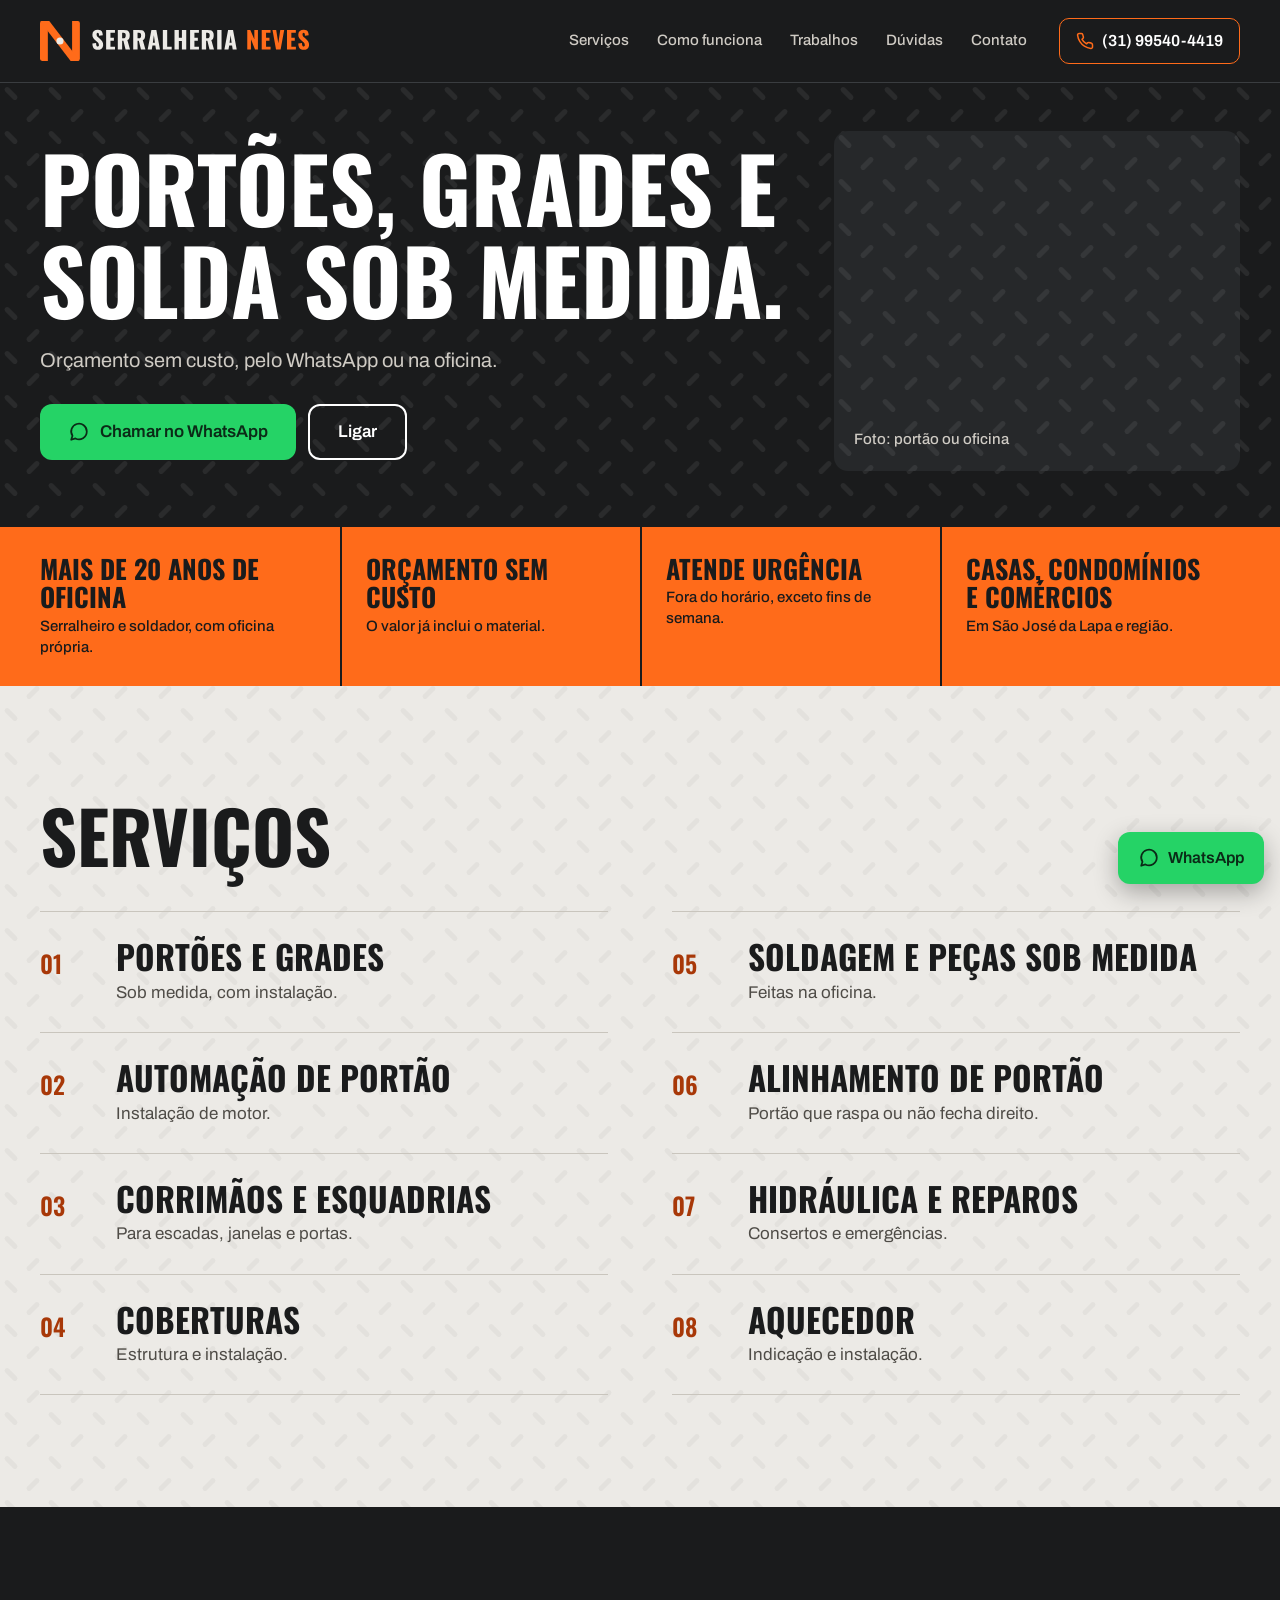
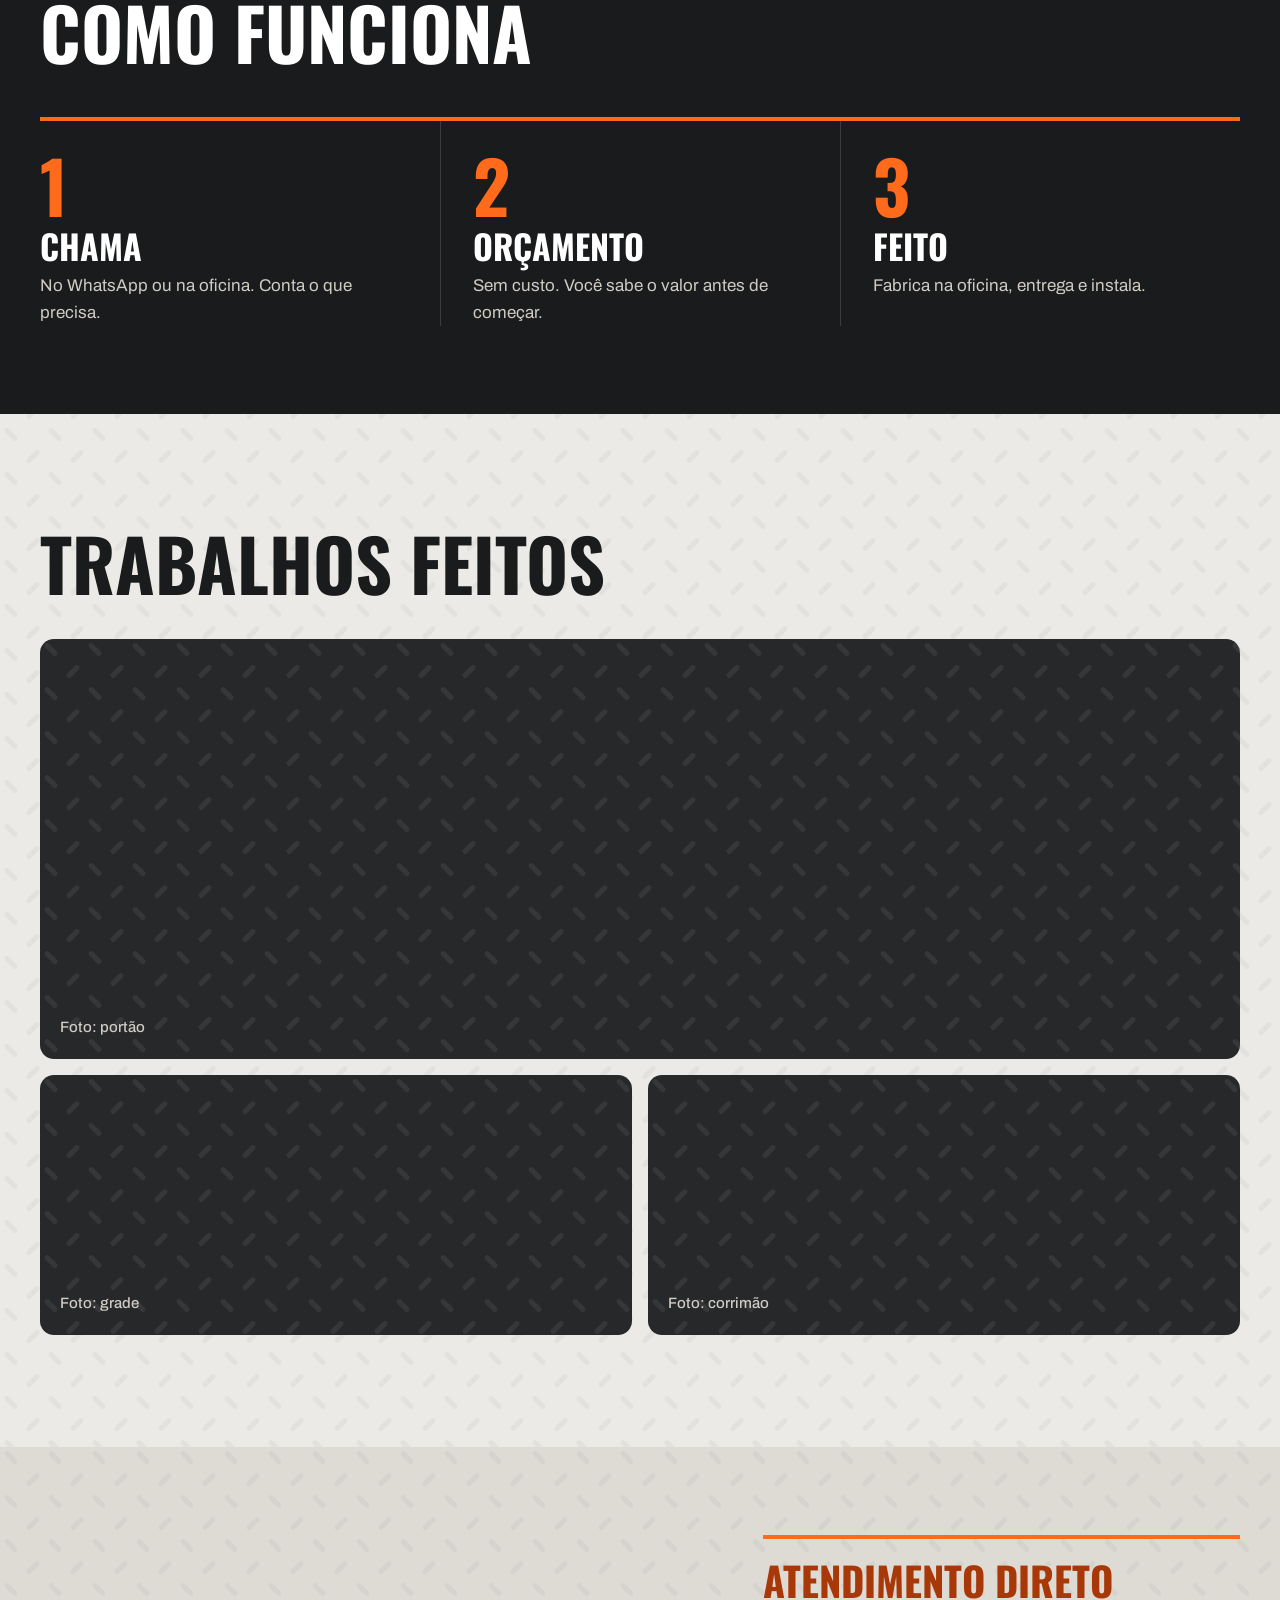
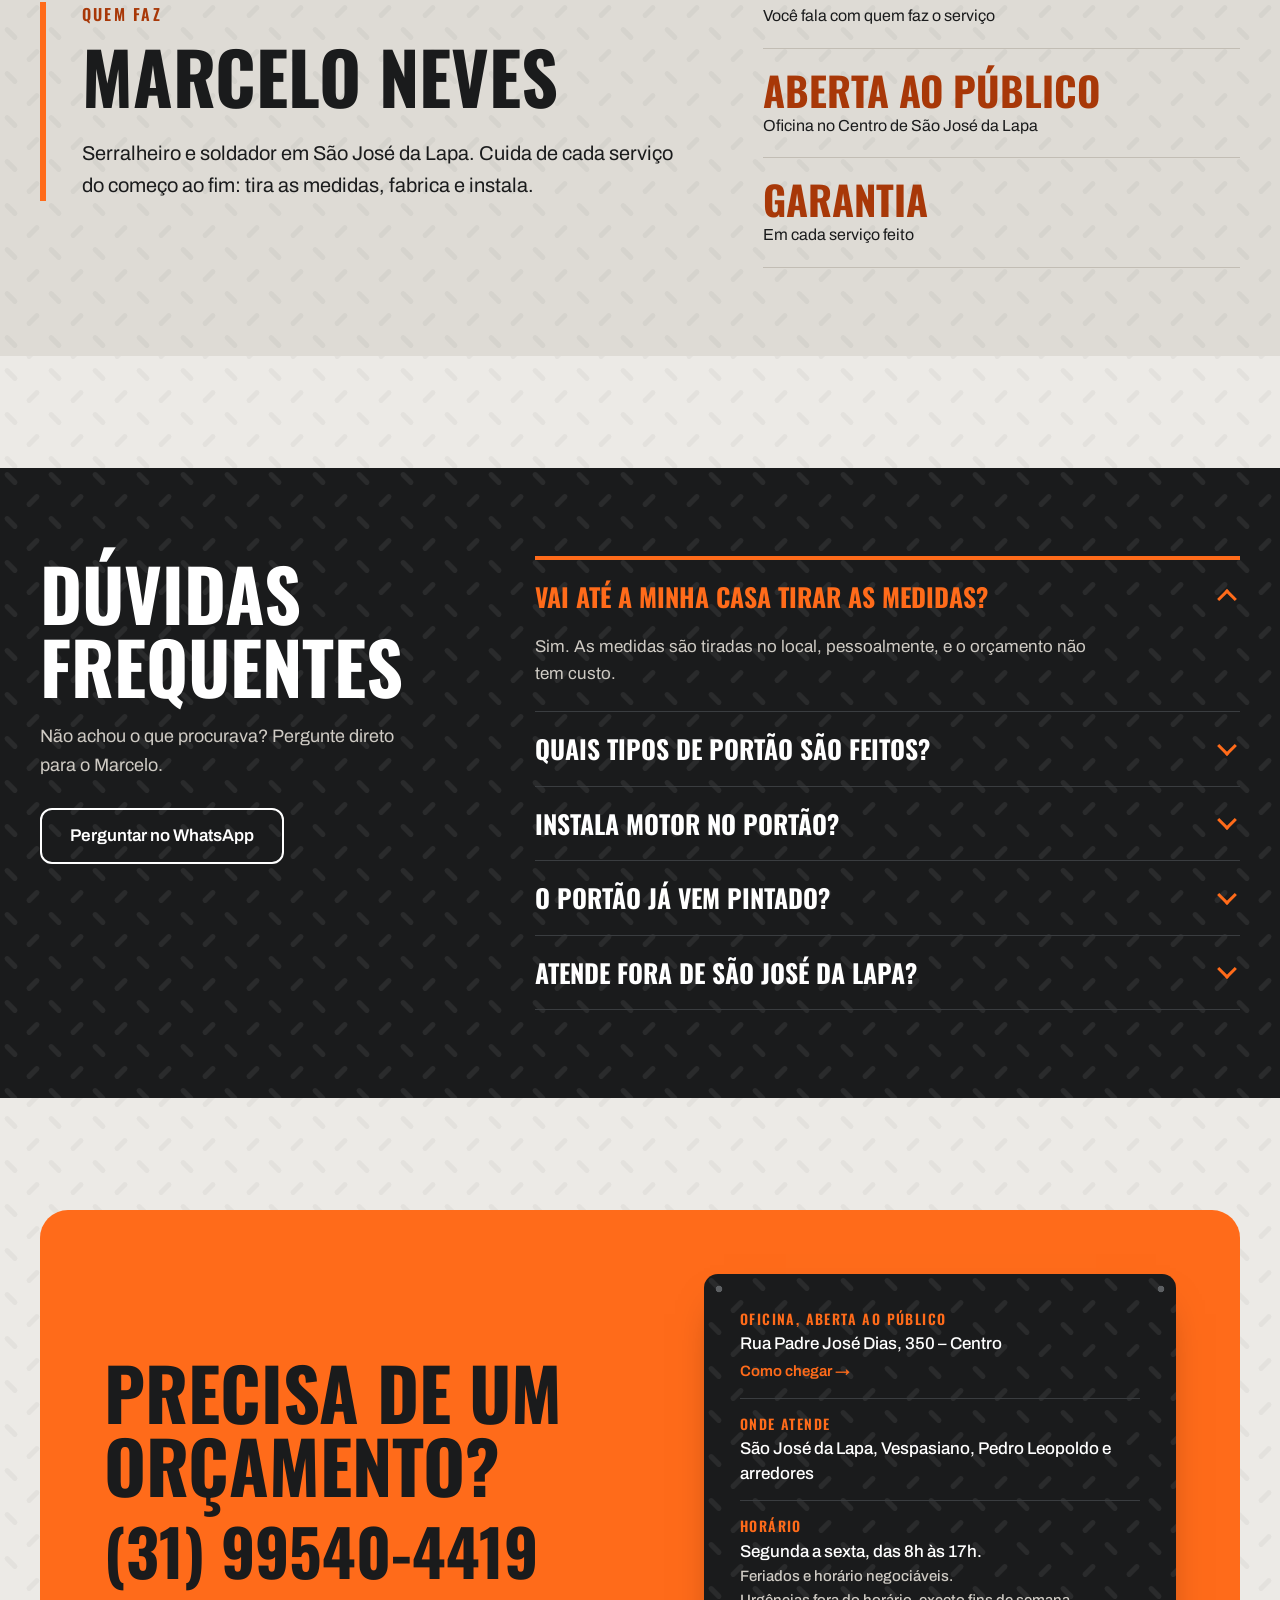
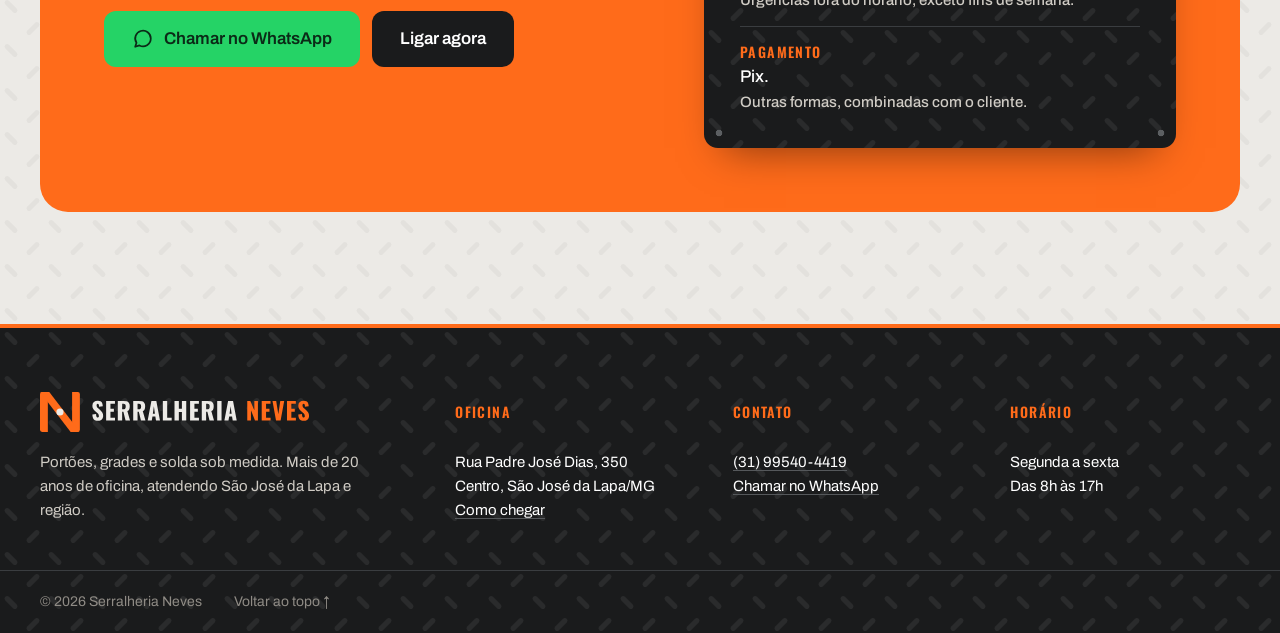
==== index.html @ 15015994 "Acessibilidade: link para pular ao conteúdo, nome no logo e laranja-escuro com contraste AA" ====
<!DOCTYPE html>
<html lang="pt-BR">
<head>
  <meta charset="utf-8">
  <meta name="viewport" content="width=device-width, initial-scale=1">
  <title>Serralheria Neves | Portões, grades e solda sob medida</title>
  <meta name="description" content="Portões, grades, corrimãos, coberturas e solda sob medida. Mais de 20 anos de oficina em São José da Lapa e região. Orçamento sem custo pelo WhatsApp.">
  <meta name="theme-color" content="#1A1B1C">

  <!-- Endereço "oficial" da página, para o Google não contar duas versões do mesmo site.
       TODO (domínio): trocar por https://serralherianeves.com.br/ quando o domínio estiver no ar. -->
  <link rel="canonical" href="https://serralheria-neves.xandemartinsc.workers.dev/">

  <!-- Prévia do link ao compartilhar (WhatsApp, Facebook etc.).
       TODO (domínio): trocar o endereço abaixo em og:url, og:image e no bloco "schema" mais embaixo.
       Se trocar a imagem de compartilhamento, mude o final para ?v=2, ?v=3... para o WhatsApp buscar a nova. -->
  <meta property="og:type" content="website">
  <meta property="og:locale" content="pt_BR">
  <meta property="og:site_name" content="Serralheria Neves">
  <meta property="og:title" content="Serralheria Neves | Portões, grades e solda sob medida">
  <meta property="og:description" content="Mais de 20 anos de oficina em São José da Lapa e região. Orçamento sem custo pelo WhatsApp.">
  <meta property="og:url" content="https://serralheria-neves.xandemartinsc.workers.dev/">
  <meta property="og:image" content="https://serralheria-neves.xandemartinsc.workers.dev/img/compartilhar.png">
  <meta property="og:image:width" content="1200">
  <meta property="og:image:height" content="630">
  <meta property="og:image:alt" content="Serralheria Neves — portões, grades e solda sob medida">
  <meta name="twitter:card" content="summary_large_image">

  <!-- Informações da oficina no formato que o Google entende (ajuda a aparecer em buscas locais).
       TODO (Google Meu Negócio): quando existir o perfil, adicionar depois de "paymentAccepted":
         , "sameAs": ["https://g.page/LINK-DO-PERFIL"]
       (lista de links oficiais da oficina: perfil do Google, Instagram etc.) -->
  <script type="application/ld+json">
  {
    "@context": "https://schema.org",
    "@type": "HomeAndConstructionBusiness",
    "name": "Serralheria Neves",
    "description": "Portões, grades, corrimãos, coberturas e solda sob medida.",
    "url": "https://serralheria-neves.xandemartinsc.workers.dev/",
    "image": "https://serralheria-neves.xandemartinsc.workers.dev/img/compartilhar.png",
    "telephone": "+55 31 99540-4419",
    "address": {
      "@type": "PostalAddress",
      "streetAddress": "Rua Padre José Dias, 350 - Centro",
      "addressLocality": "São José da Lapa",
      "addressRegion": "MG",
      "addressCountry": "BR"
    },
    "areaServed": ["São José da Lapa", "Vespasiano", "Pedro Leopoldo", "Confins", "Lagoa Santa", "Matozinhos"],
    "openingHoursSpecification": {
      "@type": "OpeningHoursSpecification",
      "dayOfWeek": ["Monday", "Tuesday", "Wednesday", "Thursday", "Friday"],
      "opens": "08:00",
      "closes": "17:00"
    },
    "paymentAccepted": "Pix"
  }
  </script>

  <link rel="preconnect" href="https://fonts.googleapis.com">
  <link rel="preconnect" href="https://fonts.gstatic.com" crossorigin>
  <link href="https://fonts.googleapis.com/css2?family=Oswald:wght@600;700&family=Archivo:wght@400;500;600&display=swap" rel="stylesheet">
  <!-- Ícones: .ico para navegadores antigos, SVG para os atuais, PNG para o atalho na tela do iPhone -->
  <link rel="icon" href="favicon.ico" sizes="32x32 48x48">
  <link rel="icon" href="img/favicon.svg" type="image/svg+xml">
  <link rel="apple-touch-icon" href="apple-touch-icon.png">
  <link rel="stylesheet" href="style.css">
</head>
<body>

  <a class="pular" href="#conteudo">Pular para o conteúdo</a>

  <header class="topo">
    <a class="marca" href="#" aria-label="Serralheria Neves, voltar ao topo"><img src="img/logo-fundo-escuro.svg" alt="Serralheria Neves" width="271" height="40"></a>
    <nav class="menu" aria-label="Seções da página">
      <a href="#servicos">Serviços</a>
      <a href="#como">Como funciona</a>
      <a href="#trabalhos">Trabalhos</a>
      <a href="#duvidas">Dúvidas</a>
      <a href="#contato">Contato</a>
    </nav>
    <!-- TROCAR o número (5531995404419) em todos os links tel: e wa.me -->
    <a class="topo-telefone" href="tel:+5531995404419">
      <svg width="18" height="18" viewBox="0 0 24 24" fill="none" stroke="currentColor" stroke-width="2" stroke-linecap="round" stroke-linejoin="round" aria-hidden="true"><path d="M22 16.9v3a2 2 0 0 1-2.2 2 19.8 19.8 0 0 1-8.6-3.1 19.5 19.5 0 0 1-6-6A19.8 19.8 0 0 1 2.1 4.2 2 2 0 0 1 4.1 2h3a2 2 0 0 1 2 1.7c.1.9.4 1.8.7 2.7a2 2 0 0 1-.5 2.1L8 9.8a16 16 0 0 0 6 6l1.3-1.3a2 2 0 0 1 2.1-.4c.9.3 1.8.6 2.7.7a2 2 0 0 1 1.7 2z"/></svg>
      (31) 99540-4419
    </a>
  </header>

  <main id="conteudo">

    <!-- HERO -->
    <section class="hero">
      <div class="hero-miolo">
        <div class="hero-texto">
          <h1>Portões, grades e solda sob medida.</h1>
          <p>Orçamento sem custo, pelo WhatsApp ou na oficina.</p>
          <div class="botoes">
            <a class="botao botao-zap" href="https://wa.me/5531995404419?text=Ol%C3%A1%2C%20Marcelo!%20Vim%20pelo%20site%20da%20Serralheria%20Neves%20e%20gostaria%20de%20fazer%20um%20or%C3%A7amento." target="_blank" rel="noopener">
              <svg width="22" height="22" viewBox="0 0 24 24" fill="none" stroke="currentColor" stroke-width="1.9" stroke-linecap="round" stroke-linejoin="round" aria-hidden="true"><path d="M20.5 11.5a8.5 8.5 0 0 1-12.4 7.5L3.5 20.5l1.4-4.4A8.5 8.5 0 1 1 20.5 11.5z"/></svg>
              <span><span class="so-desktop">Chamar no </span>WhatsApp</span>
            </a>
            <a class="botao botao-contorno" href="tel:+5531995404419">Ligar</a>
          </div>
        </div>
        <figure class="hero-foto"><figcaption>Foto: portão ou oficina</figcaption></figure>
      </div>
    </section>

    <!-- FATOS: logo abaixo do topo -->
    <section class="fatos-faixa" aria-label="Diferenciais">
      <ul class="fatos-miolo">
        <li><strong>Mais de 20 anos de oficina</strong><span>Serralheiro e soldador, com oficina própria.</span></li>
        <li><strong>Orçamento sem custo</strong><span>O valor já inclui o material.</span></li>
        <li><strong>Atende urgência</strong><span>Fora do horário, exceto fins de semana.</span></li>
        <li><strong>Casas, condomínios e comércios</strong><span>Em São José da Lapa e região.</span></li>
      </ul>
    </section>

    <!-- SERVIÇOS: lista numerada, como uma ficha de oficina -->
    <section class="secao" id="servicos">
      <h2>Serviços</h2>
      <ol class="lista">
        <li><span class="n" aria-hidden="true">01</span><strong>Portões e grades</strong><span>Sob medida, com instalação.</span></li>
        <li><span class="n" aria-hidden="true">02</span><strong>Automação de portão</strong><span>Instalação de motor.</span></li>
        <li><span class="n" aria-hidden="true">03</span><strong>Corrimãos e esquadrias</strong><span>Para escadas, janelas e portas.</span></li>
        <li><span class="n" aria-hidden="true">04</span><strong>Coberturas</strong><span>Estrutura e instalação.</span></li>
        <li><span class="n" aria-hidden="true">05</span><strong>Soldagem e peças sob medida</strong><span>Feitas na oficina.</span></li>
        <li><span class="n" aria-hidden="true">06</span><strong>Alinhamento de portão</strong><span>Portão que raspa ou não fecha direito.</span></li>
        <li><span class="n" aria-hidden="true">07</span><strong>Hidráulica e reparos</strong><span>Consertos e emergências.</span></li>
        <li><span class="n" aria-hidden="true">08</span><strong>Aquecedor</strong><span>Indicação e instalação.</span></li>
      </ol>
    </section>

    <!-- COMO FUNCIONA: faixa escura -->
    <section class="faixa-escura" id="como">
      <div class="faixa-miolo">
        <h2>Como funciona</h2>
        <ol class="etapas">
          <li><span class="etapa-numero" aria-hidden="true">1</span><h3>Chama</h3><p>No WhatsApp ou na oficina. Conta o que precisa.</p></li>
          <li><span class="etapa-numero" aria-hidden="true">2</span><h3>Orçamento</h3><p>Sem custo. Você sabe o valor antes de começar.</p></li>
          <li><span class="etapa-numero" aria-hidden="true">3</span><h3>Feito</h3><p>Fabrica na oficina, entrega e instala.</p></li>
        </ol>
      </div>
    </section>

    <!-- TRABALHOS: em cada caixa .foto, trocar o <figcaption> por <img src="fotos/portao.jpg" alt="Portão de correr preto">. A foto preenche a caixa sozinha. -->
    <section class="secao" id="trabalhos">
      <h2>Trabalhos feitos</h2>
      <div class="galeria">
        <figure class="foto foto-grande"><figcaption>Foto: portão</figcaption></figure>
        <figure class="foto"><figcaption>Foto: grade</figcaption></figure>
        <figure class="foto"><figcaption>Foto: corrimão</figcaption></figure>
      </div>
    </section>

    <!-- QUEM FAZ: faixa de fundo inteiro, texto à esquerda e "ficha" à direita.
         Foto do Marcelo (se ele aceitar): colocar logo abaixo do parágrafo, dentro de .quem-texto:
         <figure class="foto" style="margin-top: 28px"><img src="fotos/marcelo.jpg" alt="Marcelo Neves na oficina"></figure> -->
    <section class="quem-faixa">
      <div class="quem">
        <div class="quem-texto">
          <p class="rotulo">Quem faz</p>
          <h2>Marcelo Neves</h2>
          <p>Serralheiro e soldador em São José da Lapa. Cuida de cada serviço do começo ao fim: tira as medidas, fabrica e instala.</p>
        </div>
        <ul class="quem-fatos">
          <li><strong>Atendimento direto</strong><span>Você fala com quem faz o serviço</span></li>
          <li><strong>Aberta ao público</strong><span>Oficina no Centro de São José da Lapa</span></li>
          <li><strong>Garantia</strong><span>Em cada serviço feito</span></li>
        </ul>
      </div>
    </section>

    <!-- DÚVIDAS FREQUENTES: faixa escura. Cada pergunta abre e fecha ao clicar (<details>), com animação
         feita pelo script no fim da página. Para acrescentar uma pergunta, copiar um bloco <details> inteiro e trocar os textos. -->
    <section class="faixa-escura" id="duvidas">
      <div class="faixa-miolo duvidas">
        <div class="duvidas-intro">
          <h2>Dúvidas frequentes</h2>
          <p>Não achou o que procurava? Pergunte direto para o Marcelo.</p>
          <a class="botao botao-contorno" href="https://wa.me/5531995404419?text=Ol%C3%A1%2C%20Marcelo!%20Vim%20pelo%20site%20da%20Serralheria%20Neves%20e%20tenho%20uma%20d%C3%BAvida." target="_blank" rel="noopener">Perguntar no WhatsApp</a>
        </div>
        <div class="faq">
          <details open>
            <summary>Vai até a minha casa tirar as medidas?</summary>
            <div class="faq-resposta"><p>Sim. As medidas são tiradas no local, pessoalmente, e o orçamento não tem custo.</p></div>
          </details>
          <details>
            <summary>Quais tipos de portão são feitos?</summary>
            <div class="faq-resposta"><p>De correr, basculante, pivotante e de abrir. Todos sob medida, feitos na oficina.</p></div>
          </details>
          <details>
            <summary>Instala motor no portão?</summary>
            <div class="faq-resposta"><p>Sim, faz a instalação do motor de automação.</p></div>
          </details>
          <details>
            <summary>O portão já vem pintado?</summary>
            <div class="faq-resposta"><p>Sim. O portão é entregue pintado e instalado.</p></div>
          </details>
          <details>
            <summary>Atende fora de São José da Lapa?</summary>
            <div class="faq-resposta"><p>Atende Vespasiano e Pedro Leopoldo. Confins, Lagoa Santa e Matozinhos, conforme o serviço.</p></div>
          </details>
        </div>
      </div>
    </section>

    <!-- CONTATO -->
    <section class="secao" id="contato">
      <div class="contato">
        <div class="contato-principal">
          <h2>Precisa de um orçamento?</h2>
          <p class="telefone">(31) 99540-4419</p>
          <div class="botoes">
            <a class="botao botao-zap" href="https://wa.me/5531995404419?text=Ol%C3%A1%2C%20Marcelo!%20Vim%20pelo%20site%20da%20Serralheria%20Neves%20e%20gostaria%20de%20fazer%20um%20or%C3%A7amento." target="_blank" rel="noopener">
              <svg width="22" height="22" viewBox="0 0 24 24" fill="none" stroke="currentColor" stroke-width="1.9" stroke-linecap="round" stroke-linejoin="round" aria-hidden="true"><path d="M20.5 11.5a8.5 8.5 0 0 1-12.4 7.5L3.5 20.5l1.4-4.4A8.5 8.5 0 1 1 20.5 11.5z"/></svg>
              Chamar no WhatsApp
            </a>
            <a class="botao botao-escuro" href="tel:+5531995404419">Ligar agora</a>
          </div>
        </div>
        <dl class="contato-info">
          <div><dt>Oficina, aberta ao público</dt><dd>Rua Padre José Dias, <span class="sem-quebra">350 – Centro</span><a class="mapa" href="https://www.google.com/maps/dir/?api=1&amp;destination=Rua+Padre+Jos%C3%A9+Dias%2C+350+-+Centro%2C+S%C3%A3o+Jos%C3%A9+da+Lapa+-+MG" target="_blank" rel="noopener">Como chegar →</a></dd></div>
          <div><dt>Onde atende</dt><dd>São José da Lapa, Vespasiano, Pedro Leopoldo e arredores</dd></div>
          <div><dt>Horário</dt><dd>Segunda a sexta, das 8h às 17h.<span class="obs">Feriados e horário negociáveis.</span><span class="obs">Urgências fora do horário, exceto fins de semana.</span></dd></div>
          <div><dt>Pagamento</dt><dd>Pix.<span class="obs">Outras formas, combinadas com o cliente.</span></dd></div>
        </dl>
      </div>
    </section>

  </main>

  <footer class="rodape">
    <div class="rodape-miolo">
      <div class="rodape-marca">
        <img src="img/logo-fundo-escuro.svg" alt="Serralheria Neves" width="271" height="40">
        <p>Portões, grades e solda sob medida. Mais de 20 anos de oficina, atendendo São José da Lapa e região.</p>
      </div>
      <div class="rodape-col">
        <strong class="rodape-titulo">Oficina</strong>
        <p>Rua Padre José Dias, 350<br>Centro, São José da Lapa/MG<br><a href="https://www.google.com/maps/dir/?api=1&amp;destination=Rua+Padre+Jos%C3%A9+Dias%2C+350+-+Centro%2C+S%C3%A3o+Jos%C3%A9+da+Lapa+-+MG" target="_blank" rel="noopener">Como chegar</a></p>
      </div>
      <div class="rodape-col">
        <strong class="rodape-titulo">Contato</strong>
        <p><a href="tel:+5531995404419">(31) 99540-4419</a><br><a href="https://wa.me/5531995404419?text=Ol%C3%A1%2C%20Marcelo!%20Vim%20pelo%20site%20da%20Serralheria%20Neves%20e%20gostaria%20de%20fazer%20um%20or%C3%A7amento." target="_blank" rel="noopener">Chamar no WhatsApp</a></p>
      </div>
      <div class="rodape-col">
        <strong class="rodape-titulo">Horário</strong>
        <p>Segunda a sexta<br>Das 8h às 17h</p>
      </div>
    </div>
    <div class="rodape-base">
      <span>© 2026 Serralheria Neves</span>
      <a href="#">Voltar ao topo ↑</a>
    </div>
  </footer>

  <a class="zap-flutuante" href="https://wa.me/5531995404419?text=Ol%C3%A1%2C%20Marcelo!%20Vim%20pelo%20site%20da%20Serralheria%20Neves%20e%20gostaria%20de%20fazer%20um%20or%C3%A7amento." target="_blank" rel="noopener">
    <svg width="22" height="22" viewBox="0 0 24 24" fill="none" stroke="currentColor" stroke-width="1.9" stroke-linecap="round" stroke-linejoin="round" aria-hidden="true"><path d="M20.5 11.5a8.5 8.5 0 0 1-12.4 7.5L3.5 20.5l1.4-4.4A8.5 8.5 0 1 1 20.5 11.5z"/></svg>
    WhatsApp
  </a>

  <!-- Animação de abrir e fechar as perguntas das Dúvidas frequentes.
       Sem este script, as perguntas continuam funcionando, só que sem animação. -->
  <script>
    document.querySelectorAll('.faq details').forEach(function (item) {
      var pergunta = item.querySelector('summary');
      var resposta = item.querySelector('.faq-resposta');
      var animando = false;

      pergunta.addEventListener('click', function (evento) {
        // Quem pediu ao sistema para reduzir animações vê a pergunta abrir na hora
        if (window.matchMedia('(prefers-reduced-motion: reduce)').matches || !resposta.animate) return;
        evento.preventDefault();
        if (animando) return;
        animando = true;

        if (item.open) {
          // Fechando: encolhe a resposta até zero e só então fecha
          item.classList.add('fechando');
          var altura = resposta.offsetHeight;
          resposta.animate(
            [{ height: altura + 'px', opacity: 1 }, { height: '0px', opacity: 0 }],
            { duration: 260, easing: 'ease' }
          ).onfinish = function () {
            item.open = false;
            item.classList.remove('fechando');
            animando = false;
          };
        } else {
          // Abrindo: abre e cresce a resposta a partir de zero
          item.open = true;
          var alturaFinal = resposta.offsetHeight;
          resposta.animate(
            [{ height: '0px', opacity: 0 }, { height: alturaFinal + 'px', opacity: 1 }],
            { duration: 260, easing: 'ease' }
          ).onfinish = function () { animando = false; };
        }
      });
    });
  </script>

</body>
</html>
---- style.css ----
/* ===== VARIÁVEIS: cores, fontes e medidas num lugar só ===== */
:root {
  --ferro: #1A1B1C;            /* preto de ferro */
  --ferro-2: #26282A;
  --concreto: #ECEAE6;         /* fundo claro, cinza quente */
  --concreto-2: #DEDBD5;
  --laranja: #FF6B1A;          /* laranja de segurança: a única cor forte */
  --laranja-escuro: #A83808;   /* laranja pra texto sobre fundo claro (escuro o bastante para leitura fácil, WCAG AA) */
  --texto-suave: #4F4C47;
  --texto-no-escuro: #CFCBC4;
  --linha: #C9C5BD;            /* linhas finas sobre fundo claro */
  --linha-media: #C2BDB4;      /* linhas finas sobre o cinza mais escuro (seção "Quem faz") */
  --linha-escura: #3A3D40;     /* linhas finas sobre fundo escuro */
  --verde-zap: #25D366;
  --verde-zap-hover: #1EBE5B;
  --verde-zap-texto: #0B2A17;
  --fonte-titulo: "Oswald", "Arial Narrow", sans-serif;
  --fonte-texto: "Archivo", system-ui, sans-serif;
  --raio: 14px;
  --lateral: 40px;
  --espaco-secao: 112px;
  --largura: 1280px;           /* largura máxima do conteúdo */
  /* A "chapa xadrez" (piso de aço) desenhada em SVG. Usada como textura. */
  --chapa: url("data:image/svg+xml,%3Csvg xmlns='http://www.w3.org/2000/svg' width='44' height='44'%3E%3Cg fill='%23ffffff' fill-opacity='.07'%3E%3Crect x='3' y='8' width='16' height='5' rx='2.5' transform='rotate(45 11 10.5)'/%3E%3Crect x='25' y='30' width='16' height='5' rx='2.5' transform='rotate(-45 33 32.5)'/%3E%3C/g%3E%3C/svg%3E");
  /* A mesma chapa, em versão escura e bem fraca, para os fundos claros. */
  --chapa-clara: url("data:image/svg+xml,%3Csvg xmlns='http://www.w3.org/2000/svg' width='44' height='44'%3E%3Cg fill='%231A1B1C' fill-opacity='.045'%3E%3Crect x='3' y='8' width='16' height='5' rx='2.5' transform='rotate(45 11 10.5)'/%3E%3Crect x='25' y='30' width='16' height='5' rx='2.5' transform='rotate(-45 33 32.5)'/%3E%3C/g%3E%3C/svg%3E");
}

/* ===== BASE ===== */
* { box-sizing: border-box; }
html, body { overflow-x: clip; }
html { scroll-behavior: smooth; }   /* os links do menu rolam a página suavemente até a seção */
body {
  margin: 0;
  background: var(--concreto) var(--chapa-clara);
  color: var(--ferro);
  font-family: var(--fonte-texto);
  font-size: 17px;
  line-height: 1.6;
}
h1, h2, h3, p, ul, ol, dl, dd, figure { margin: 0; }
ol, ul { padding: 0; list-style: none; }
a { color: inherit; text-decoration: none; }
a:focus-visible { outline: 3px solid var(--laranja); outline-offset: 3px; }
h1, h2, h3 { font-family: var(--fonte-titulo); font-weight: 700; text-transform: uppercase; line-height: 1.02; overflow-wrap: break-word; min-width: 0; }
h2 { font-size: clamp(40px, 6vw, 72px); }
.sem-quebra { white-space: nowrap; }   /* trecho que nunca deve ser dividido em duas linhas (ex.: "350 – Centro") */

/* Link "Pular para o conteúdo": invisível até alguém navegar pelo teclado (Tab) */
.pular {
  position: absolute; left: 16px; top: -100px; z-index: 100;
  padding: 12px 18px; border-radius: 8px; background: var(--laranja); color: var(--ferro); font-weight: 600;
}
.pular:focus { top: 16px; }

.secao { max-width: var(--largura); margin: 0 auto; padding: var(--espaco-secao) var(--lateral) 0; }

/* ===== TOPO: logo, menu e telefone ===== */
.topo {
  background: var(--ferro); color: #fff;
  padding: 18px max(var(--lateral), calc((100% - var(--largura)) / 2 + var(--lateral)));
  display: flex; align-items: center; gap: 16px 32px;
  border-bottom: 1px solid var(--linha-escura);     /* separa o topo do hero, que tem a mesma cor */
}
.marca { display: block; flex-shrink: 0; }
.marca img { display: block; height: 40px; width: auto; }
.menu { display: flex; gap: 28px; margin-left: auto; font-size: 15px; font-weight: 500; color: var(--texto-no-escuro); }
.menu a { white-space: nowrap; padding: 6px 0; border-bottom: 2px solid transparent; transition: color .15s, border-color .15s; }
.menu a:hover { color: #fff; border-bottom-color: var(--laranja); }
.topo-telefone {
  display: inline-flex; align-items: center; gap: 8px; flex-shrink: 0;
  padding: 9px 16px; border: 1.5px solid var(--laranja); border-radius: 10px;
  font-weight: 600; font-size: 16px; transition: background-color .15s, color .15s;
}
.topo-telefone svg { color: var(--laranja); transition: color .15s; }
.topo-telefone:hover { background: var(--laranja); color: var(--ferro); }
.topo-telefone:hover svg { color: var(--ferro); }

/* ===== BOTÕES ===== */
.botoes { display: flex; flex-wrap: wrap; gap: 12px; }
.botao {
  display: inline-flex; align-items: center; justify-content: center; gap: 10px;
  min-height: 56px; padding: 0 28px; border-radius: 12px;
  font-weight: 600; font-size: 17px;
  transition: transform .15s, background-color .15s, color .15s;
}
.botao:active { transform: translateY(1px); }
.botao-zap { background: var(--verde-zap); color: var(--verde-zap-texto); }
.botao-zap:hover { background: var(--verde-zap-hover); }
.botao-contorno { border: 2px solid #fff; color: #fff; }
.botao-contorno:hover { background: #fff; color: var(--ferro); }
.botao-escuro { background: var(--ferro); color: #fff; }
.botao-escuro:hover { background: var(--ferro-2); }
.so-desktop { display: inline; }

/* ===== HERO ===== */
.hero { background: var(--ferro); background-image: var(--chapa); color: #fff; }
.hero-miolo {
  max-width: var(--largura); margin: 0 auto; padding: 48px var(--lateral) 56px;
  display: flex; flex-wrap: wrap; align-items: center; gap: 48px;
}
.hero-texto { flex: 1 1 660px; min-width: 0; }
.hero h1 { font-size: clamp(52px, 7vw, 92px); margin-bottom: 20px; }
.hero-texto p { max-width: 480px; margin-bottom: 28px; color: var(--texto-no-escuro); font-size: 20px; }
.hero-foto {
  position: relative; overflow: hidden;
  flex: 1 1 320px; min-height: 340px; border-radius: var(--raio);
  background: var(--ferro-2); background-image: var(--chapa);
  display: flex; align-items: flex-end; padding: 20px; color: var(--texto-no-escuro); font-size: 15px; font-weight: 500;
}

/* ===== FAIXA DE FATOS ===== */
.fatos-faixa { background: var(--laranja); color: var(--ferro); }
.fatos-miolo { max-width: var(--largura); margin: 0 auto; padding: 0 var(--lateral); display: grid; grid-template-columns: repeat(4, minmax(0, 1fr)); }
.fatos-miolo li { padding: 28px 24px 28px 0; }
.fatos-miolo li + li { padding-left: 24px; border-left: 2px solid var(--ferro); }
.fatos-miolo strong { display: block; font-family: var(--fonte-titulo); font-weight: 700; font-size: 26px; line-height: 1.1; text-transform: uppercase; }
.fatos-miolo span { display: block; margin-top: 4px; font-size: 15px; line-height: 1.4; font-weight: 500; }

/* ===== SERVIÇOS ===== */
/* Duas colunas no computador: 01 a 04 na esquerda, 05 a 08 na direita (a lista "desce" em cada coluna).
   Cabem até 8 serviços. Se passar disso, trocar o 4 de "repeat(4, auto)" e o nth-child(4) pela metade do total, arredondada pra cima. */
.lista {
  margin-top: 40px; display: grid; column-gap: 64px;
  grid-template-columns: repeat(2, minmax(0, 1fr)); grid-template-rows: repeat(4, auto); grid-auto-flow: column;
}
.lista li {
  display: grid; grid-template-columns: 56px minmax(0, 1fr);
  align-content: start; gap: 4px 20px; padding: 26px 0; border-top: 1px solid var(--linha);
}
.lista li:nth-child(4), .lista li:last-child { border-bottom: 1px solid var(--linha); }   /* fecha cada coluna com uma linha */
.lista .n { grid-row: span 2; padding-top: 6px; font-family: var(--fonte-titulo); font-weight: 600; font-size: 24px; color: var(--laranja-escuro); }
.lista strong { font-family: var(--fonte-titulo); font-weight: 700; font-size: clamp(26px, 2.6vw, 34px); text-transform: uppercase; line-height: 1.1; }
.lista li span:last-child { grid-column: 2; color: var(--texto-suave); font-size: 17px; }

/* ===== COMO FUNCIONA ===== */
.faixa-escura { margin-top: var(--espaco-secao); background: var(--ferro); color: #fff; }
.faixa-miolo { max-width: var(--largura); margin: 0 auto; padding: 88px var(--lateral); }
.etapas { margin-top: 48px; display: grid; grid-template-columns: repeat(3, minmax(0, 1fr)); gap: 0; border-top: 4px solid var(--laranja); }
.etapas li { padding: 28px 32px 0 0; }
.etapas li + li { padding-left: 32px; border-left: 1px solid var(--linha-escura); }
.etapa-numero { display: block; font-family: var(--fonte-titulo); font-weight: 700; font-size: 72px; line-height: 1; color: var(--laranja); }
.etapas h3 { margin: 8px 0; font-size: 34px; }
.etapas p { color: var(--texto-no-escuro); font-size: 17px; }

/* ===== TRABALHOS ===== */
.galeria { margin-top: 40px; display: grid; grid-template-columns: repeat(2, minmax(0, 1fr)); gap: 16px; }
.foto {
  position: relative; overflow: hidden;
  min-height: 260px; border-radius: var(--raio);
  background: var(--ferro-2); background-image: var(--chapa);
  display: flex; align-items: flex-end; padding: 20px;
}
.foto-grande { grid-column: 1 / -1; min-height: 420px; }
.foto figcaption { position: relative; color: var(--texto-no-escuro); font-weight: 500; font-size: 15px; }
/* Quando entrar uma foto de verdade (<img> dentro do .foto ou do .hero-foto), ela cobre a caixa inteira, até as bordas arredondadas. */
.foto img, .hero-foto img { position: absolute; inset: 0; width: 100%; height: 100%; object-fit: cover; display: block; }

/* ===== QUEM FAZ ===== */
/* Faixa de ponta a ponta num cinza mais escuro, com a mesma textura de chapa do resto do fundo claro. */
.quem-faixa { margin-top: var(--espaco-secao); background: var(--concreto-2) var(--chapa-clara); }
.quem {
  max-width: var(--largura); margin: 0 auto; padding: 88px var(--lateral);
  display: grid; grid-template-columns: minmax(0, 1.35fr) minmax(0, 1fr); gap: 40px 80px; align-items: center;
}
.rotulo { margin-bottom: 12px; font-family: var(--fonte-titulo); font-weight: 600; font-size: 16px; letter-spacing: .14em; text-transform: uppercase; color: var(--laranja-escuro); }
/* Barra laranja grossa à esquerda do texto, como um cordão de solda */
.quem-texto { border-left: 6px solid var(--laranja); padding-left: 36px; }
.quem h2 { margin-bottom: 24px; }
.quem-texto p:last-child { max-width: 600px; color: var(--ferro); font-size: 20px; }   /* texto mais escuro: menos "cinza sobre cinza" */
/* A "ficha" com os três fatos: barra laranja em cima, títulos em laranja, linhas finas entre os itens */
.quem-fatos { border-top: 4px solid var(--laranja); }
.quem-fatos li { padding: 20px 0; border-bottom: 1px solid var(--linha-media); }
.quem-fatos strong { display: block; font-family: var(--fonte-titulo); font-weight: 700; font-size: 40px; line-height: 1.05; text-transform: uppercase; color: var(--laranja-escuro); }
.quem-fatos span { display: block; margin-top: 4px; color: var(--ferro); font-size: 16px; line-height: 1.4; }

/* ===== DÚVIDAS FREQUENTES ===== */
/* Faixa escura, como o "Como funciona" (usa .faixa-escura e .faixa-miolo).
   Título e botão à esquerda, perguntas à direita, com barra laranja em cima da lista. */
#duvidas { background-image: var(--chapa); }
.duvidas { display: grid; grid-template-columns: minmax(0, 1fr) minmax(0, 1.7fr); gap: 32px 80px; align-items: start; }
.duvidas-intro p { max-width: 360px; margin: 20px 0 28px; color: var(--texto-no-escuro); font-size: 18px; }
.faq { border-top: 4px solid var(--laranja); border-bottom: 1px solid var(--linha-escura); }
.faq details + details { border-top: 1px solid var(--linha-escura); }
.faq summary {
  display: flex; align-items: center; justify-content: space-between; gap: 24px;
  padding: 22px 0; cursor: pointer; list-style: none;
  font-family: var(--fonte-titulo); font-weight: 700; font-size: clamp(20px, 2vw, 26px); line-height: 1.15; text-transform: uppercase;
  transition: color .15s;
}
.faq summary::-webkit-details-marker { display: none; }
/* Setinha laranja (um "V" desenhado com duas bordas) que vira para cima quando a pergunta está aberta */
.faq summary::after {
  content: ""; flex-shrink: 0; width: 11px; height: 11px; margin: 0 6px 6px 0;
  border-right: 3px solid var(--laranja); border-bottom: 3px solid var(--laranja);
  transform: rotate(45deg); transition: transform .26s ease;
}
.faq details[open] summary::after { transform: translateY(6px) rotate(-135deg); }
.faq details.fechando summary::after { transform: rotate(45deg); }   /* vira de volta assim que começa a fechar */
.faq details[open] summary { color: var(--laranja); }
/* O efeito de passar o mouse só vale onde existe mouse: em tela de toque ele "grudava" depois do toque */
@media (hover: hover) { .faq summary:hover { color: var(--laranja); } }
.faq details.fechando summary { color: #fff; }
.faq summary:focus-visible { outline: 3px solid var(--laranja); outline-offset: 4px; }
.faq-resposta { overflow: hidden; }   /* esconde o texto enquanto a animação encolhe ou cresce a resposta */
.faq-resposta p { max-width: 620px; padding: 0 60px 24px 0; color: var(--texto-no-escuro); font-size: 17px; }

/* ===== CONTATO ===== */
.contato {
  background: var(--laranja); color: var(--ferro); border-radius: 28px;
  padding: 64px; display: flex; flex-wrap: wrap; gap: 48px; align-items: center;
}
.contato-principal { flex: 1 1 420px; min-width: 0; }
.contato h2 { margin-bottom: 16px; }
.telefone { margin-bottom: 28px; font-family: var(--fonte-titulo); font-weight: 700; font-size: clamp(40px, 5vw, 64px); line-height: 1.02; white-space: nowrap; }
/* As informações viram uma "placa de ferro" escura, com textura de chapa e quatro rebites nos cantos.
   O escuro dá peso ao lado direito e equilibra o laranja forte. */
.contato-info {
  flex: 1 1 340px; min-width: 0; display: flex; flex-direction: column;
  padding: 34px 36px; border-radius: var(--raio);
  background-color: var(--ferro);
  background-image:
    radial-gradient(circle, #5C5F62 3px, transparent 3.6px),
    radial-gradient(circle, #5C5F62 3px, transparent 3.6px),
    radial-gradient(circle, #5C5F62 3px, transparent 3.6px),
    radial-gradient(circle, #5C5F62 3px, transparent 3.6px),
    var(--chapa);
  background-size: 30px 30px, 30px 30px, 30px 30px, 30px 30px, auto;
  background-position: left top, right top, left bottom, right bottom, 0 0;
  background-repeat: no-repeat, no-repeat, no-repeat, no-repeat, repeat;
  color: #fff; box-shadow: 0 20px 40px -20px rgba(0,0,0,.5);
}
.contato-info div { padding: 14px 0; }
.contato-info div:first-child { padding-top: 0; }
.contato-info div:last-child { padding-bottom: 0; }
.contato-info div + div { border-top: 1px solid var(--linha-escura); }
.contato-info dt { font-family: var(--fonte-titulo); font-weight: 600; font-size: 14px; letter-spacing: .1em; text-transform: uppercase; color: var(--laranja); }
.contato-info dd { margin-top: 2px; font-weight: 500; font-size: 17px; line-height: 1.45; }
.contato-info .obs { display: block; margin-top: 2px; font-size: 15px; color: var(--texto-no-escuro); }   /* observações: menores e mais claras */
.contato-info .mapa { display: table; margin-top: 4px; font-size: 15px; font-weight: 600; color: var(--laranja); border-bottom: 1px solid transparent; transition: border-color .15s; }
.contato-info .mapa:hover { border-bottom-color: var(--laranja); }

/* ===== RODAPÉ: faixa escura com logo e informações em colunas ===== */
.rodape {
  margin-top: var(--espaco-secao);
  background: var(--ferro); background-image: var(--chapa);
  border-top: 4px solid var(--laranja);
  color: var(--texto-no-escuro); font-size: 15px;
}
.rodape-miolo {
  max-width: var(--largura); margin: 0 auto; padding: 64px var(--lateral) 48px;
  display: grid; grid-template-columns: minmax(0, 1.6fr) repeat(3, minmax(0, 1fr)); gap: 32px 48px;
}
/* Alinhamento: os títulos das colunas (Oficina, Contato, Horário) têm a mesma altura do logo (40px), com o texto
   centralizado nessa altura, e o mesmo espaço embaixo. Assim o logo fica na mesma linha dos títulos e os textos de
   baixo começam todos na mesma altura. */
.rodape-marca img { display: block; height: 40px; width: auto; margin-bottom: 18px; }
.rodape-marca p { max-width: 340px; line-height: 1.6; }
.rodape-titulo { display: flex; align-items: center; min-height: 40px; margin-bottom: 18px; font-family: var(--fonte-titulo); font-weight: 600; font-size: 14px; letter-spacing: .1em; text-transform: uppercase; color: var(--laranja); }
.rodape-col p { color: #fff; line-height: 1.6; }
.rodape-col a { border-bottom: 1px solid #55585B; transition: border-color .15s, color .15s; }
.rodape-col a:hover { color: var(--laranja); border-bottom-color: var(--laranja); }
/* Linha final. Os dois textos ficam juntos à esquerda: a direita fica livre para o botão flutuante do WhatsApp,
   que antes cobria o "Voltar ao topo" em notebooks (telas de 1366px, 1440px). */
.rodape-base {
  max-width: var(--largura); margin: 0 auto; padding: 20px var(--lateral);
  display: flex; flex-wrap: wrap; gap: 8px 32px;
  border-top: 1px solid var(--linha-escura); font-size: 14px; color: #8F8B85;
}
.rodape-base a:hover { color: #fff; }

/* Notebook pequeno: com 5 itens, o menu só cabe numa linha a partir de 1100px. Abaixo disso ele some
   (o botão de telefone e o flutuante do WhatsApp continuam). */
@media (max-width: 1100px) {
  .menu { display: none; }
  .topo-telefone { margin-left: auto; }
}

/* Tela média (tablet): rodapé em duas colunas. */
@media (max-width: 980px) {
  .rodape-miolo { grid-template-columns: repeat(2, minmax(0, 1fr)); }
  .rodape-marca { grid-column: 1 / -1; }
  .rodape-titulo { min-height: 0; margin-bottom: 10px; }   /* aqui o logo fica sozinho na linha de cima, não precisa alinhar */
}

/* ===== BOTÃO QUE SEGUE NA ROLAGEM ===== */
.zap-flutuante {
  position: fixed; right: 16px; bottom: 16px; z-index: 50;
  display: inline-flex; align-items: center; gap: 8px;
  min-height: 52px; padding: 0 20px; border-radius: 12px;
  background: var(--verde-zap); color: var(--verde-zap-texto);
  font-weight: 600; font-size: 16px; box-shadow: 0 8px 24px rgba(0,0,0,.3);
  transition: background-color .15s;
}
.zap-flutuante:hover { background: var(--verde-zap-hover); }

/* ===== CELULAR ===== */
@media (max-width: 760px) {
  :root { --lateral: 16px; --espaco-secao: 56px; }
  body { font-size: 16px; }
  h2 { font-size: 40px; }
  .so-desktop { display: none; }
  .topo { padding: 14px 16px; }
  .marca img { height: 30px; }
  .topo-telefone { display: none; }          /* o botão flutuante já resolve no celular */

  .hero-miolo { padding: 40px 16px 44px; gap: 28px; }
  .hero h1 { font-size: 52px; margin-bottom: 16px; }
  .hero-texto p { font-size: 17px; margin-bottom: 24px; }
  .hero .botoes { flex-wrap: nowrap; gap: 10px; }
  .hero .botao-zap { flex: 1; }
  .botao { padding: 0 20px; min-height: 54px; }
  .hero-foto { flex: 1 1 100%; min-height: 200px; }
  /* No celular, a faixa laranja vira uma lista de 4 linhas iguais (título em cima, frase embaixo),
     em vez da grade 2x2, que ficava torta quando um texto era maior que o outro. */
  .fatos-miolo { grid-template-columns: 1fr; padding: 6px 16px; }
  .fatos-miolo li, .fatos-miolo li + li { padding: 14px 0; border-left: 0; }
  .fatos-miolo li + li { border-top: 1px solid rgba(26, 27, 28, .3); }
  .fatos-miolo strong { font-size: 22px; }
  .fatos-miolo span { margin-top: 2px; font-size: 15px; }

  .quem { grid-template-columns: 1fr; padding: 48px 16px; gap: 28px; }
  .quem-texto { border-left-width: 4px; padding-left: 18px; }
  .quem h2 { margin-bottom: 16px; }
  .quem-texto p:last-child { font-size: 16px; }
  .quem-fatos li { padding: 14px 0; }
  .quem-fatos strong { font-size: 30px; }
  .quem-fatos span { font-size: 15px; }

  .lista { margin-top: 20px; grid-template-columns: 1fr; grid-template-rows: none; grid-auto-flow: row; }
  .lista li:nth-child(4) { border-bottom: 0; }
  .lista li { grid-template-columns: 40px minmax(0, 1fr); padding: 16px 0; gap: 2px 12px; }
  .lista .n { font-size: 20px; padding-top: 4px; }
  .lista strong { font-size: 26px; }
  .lista li span:last-child { font-size: 15px; }

  .faixa-miolo { padding: 48px 16px; }
  .etapas { margin-top: 24px; grid-template-columns: 1fr; }
  .etapas li, .etapas li + li { padding: 20px 0; border-left: 0; border-top: 1px solid var(--linha-escura); display: grid; grid-template-columns: 48px 1fr; gap: 0 12px; }
  .etapas li:first-child { border-top: 0; }
  .etapa-numero { font-size: 44px; grid-row: span 2; }
  .etapas h3 { font-size: 28px; margin: 0; }
  .etapas p { font-size: 15px; }

  .galeria { margin-top: 20px; grid-template-columns: repeat(2, minmax(0, 1fr)); gap: 10px; }
  .foto { min-height: 150px; padding: 14px; }
  .foto-grande { min-height: 220px; }

  .duvidas { grid-template-columns: 1fr; gap: 20px; }
  .duvidas-intro p { margin: 12px 0 20px; font-size: 16px; }
  .faq summary { padding: 18px 0; font-size: 20px; gap: 16px; }
  .faq-resposta p { padding: 0 0 20px; font-size: 16px; }

  .contato { padding: 28px 20px; gap: 24px; border-radius: 20px; }
  /* O tamanho acompanha a largura da tela: em celulares estreitos (360px) o número cabe sem vazar da caixa */
  .telefone { font-size: clamp(34px, 11.5vw, 46px); margin-bottom: 20px; }
  .contato .botoes { flex-direction: column; }
  .contato-info { flex: 1 1 100%; padding: 26px 22px; }
  .contato-info div { padding: 12px 0; }
  .contato-info dd { font-size: 16px; }
  .rodape-miolo { padding: 44px 16px 32px; gap: 28px 20px; }
  .rodape-col:nth-child(2) { grid-column: 1 / -1; }   /* o endereço ocupa a linha inteira, sem quebrar no meio */
  .rodape-marca img { height: 32px; }
  .rodape-base { padding: 18px 16px 96px; }   /* espaço embaixo para o botão flutuante não cobrir o texto */
}

/* Para quem configurou o sistema para reduzir animações: sem rolagem suave e sem transições */
@media (prefers-reduced-motion: reduce) {
  html { scroll-behavior: auto; }
  *, *::before, *::after { transition: none !important; }
}
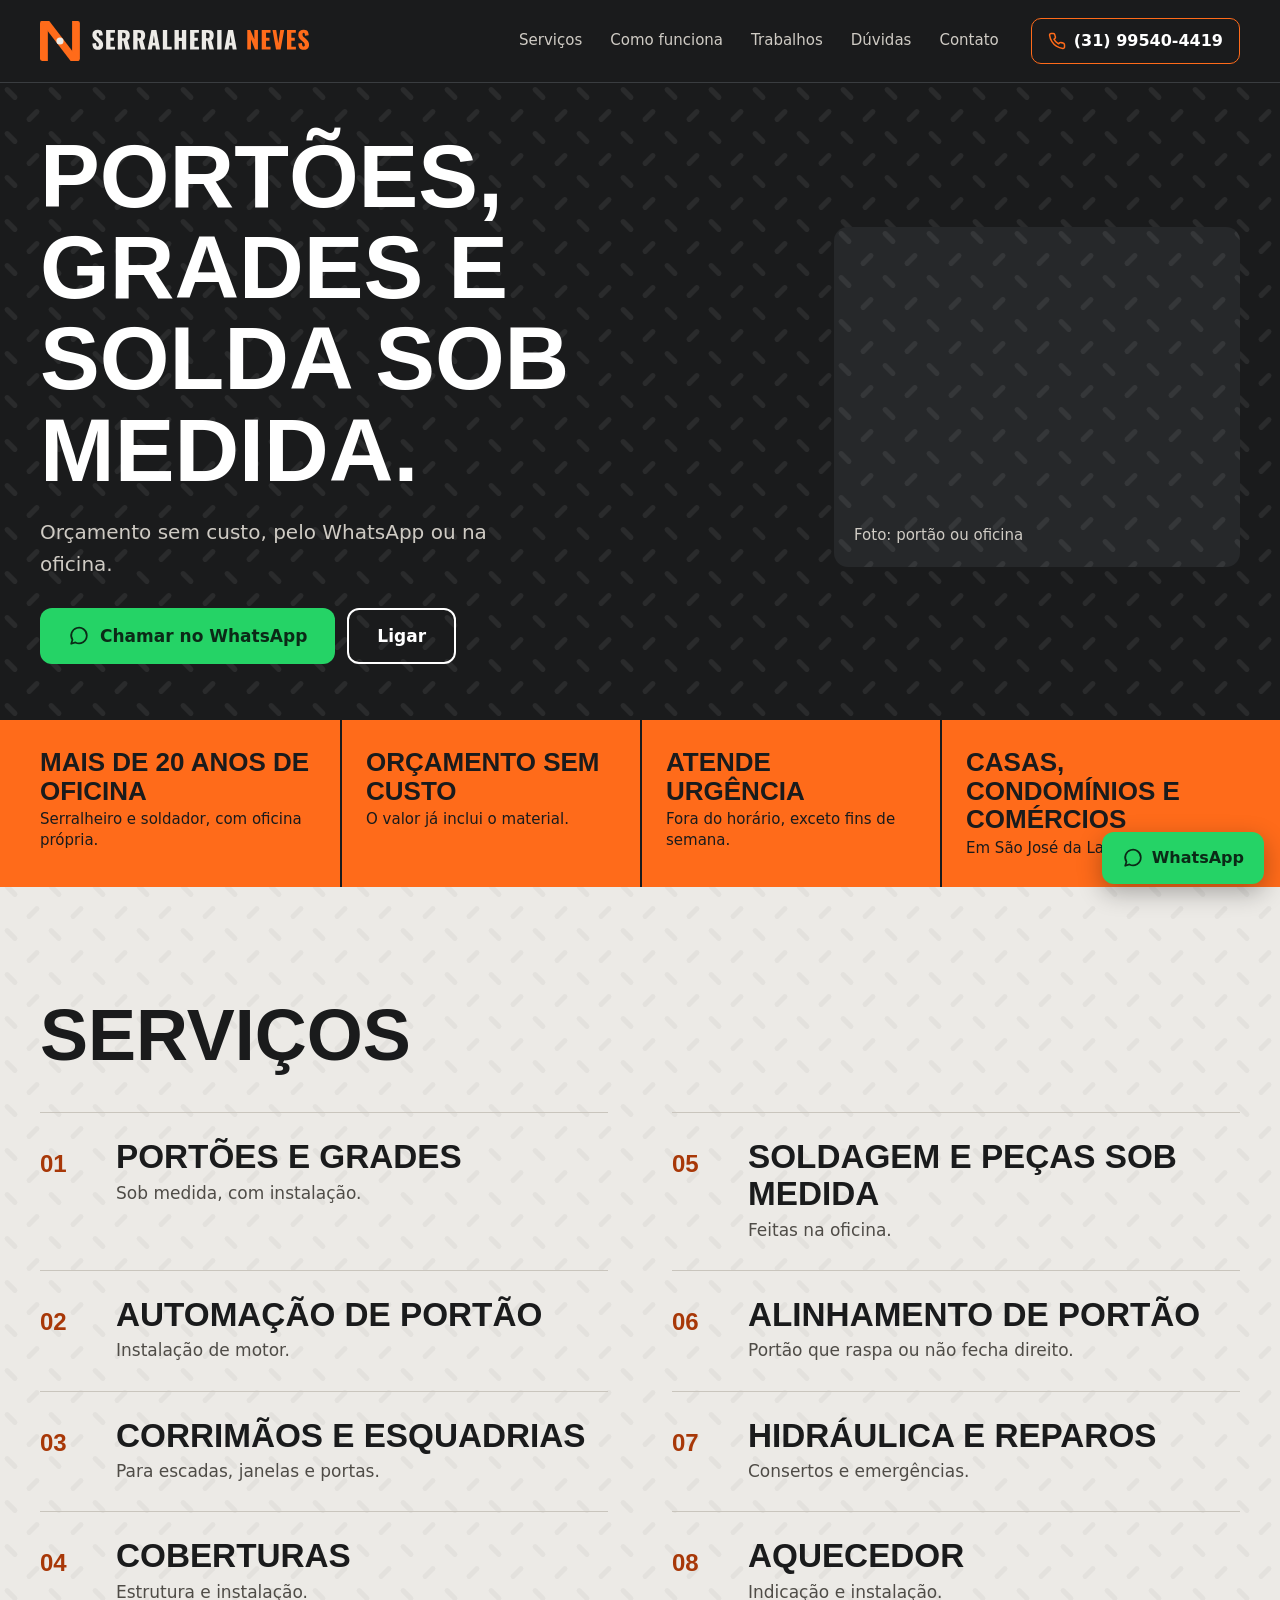
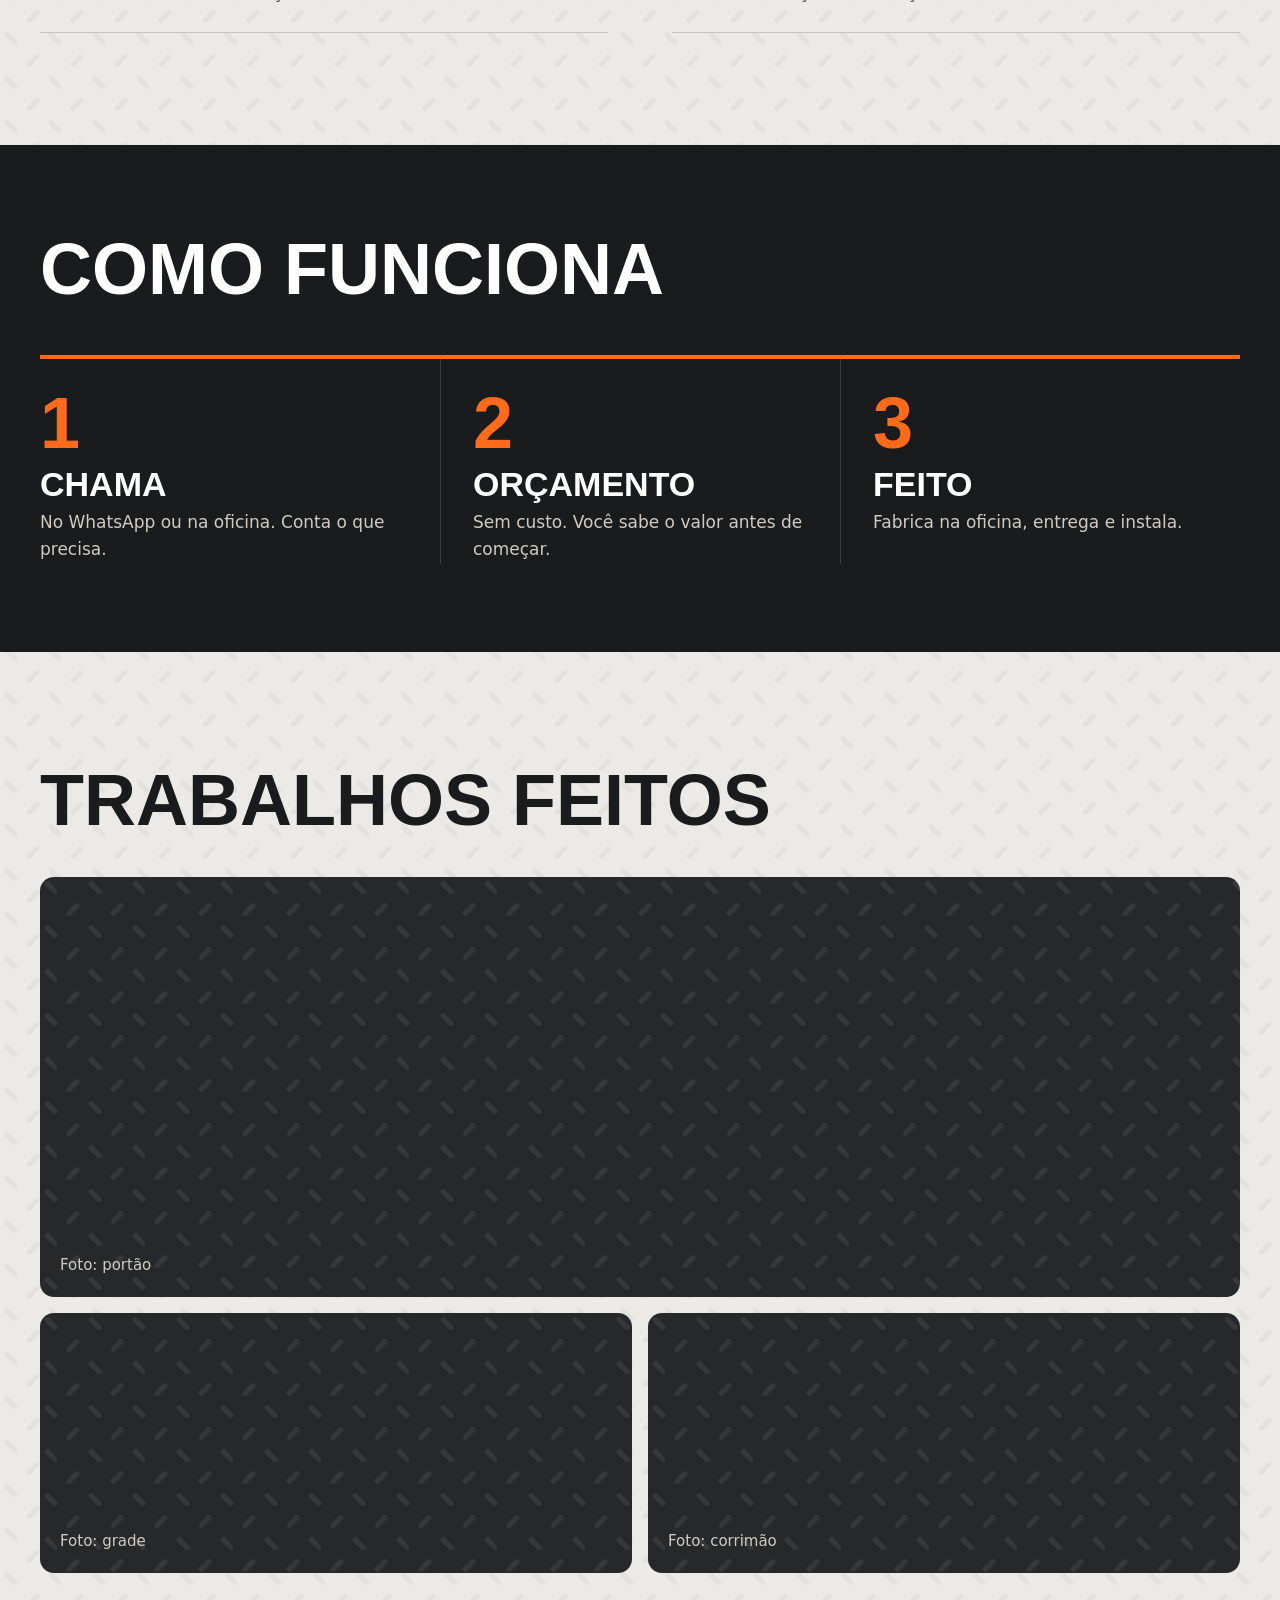
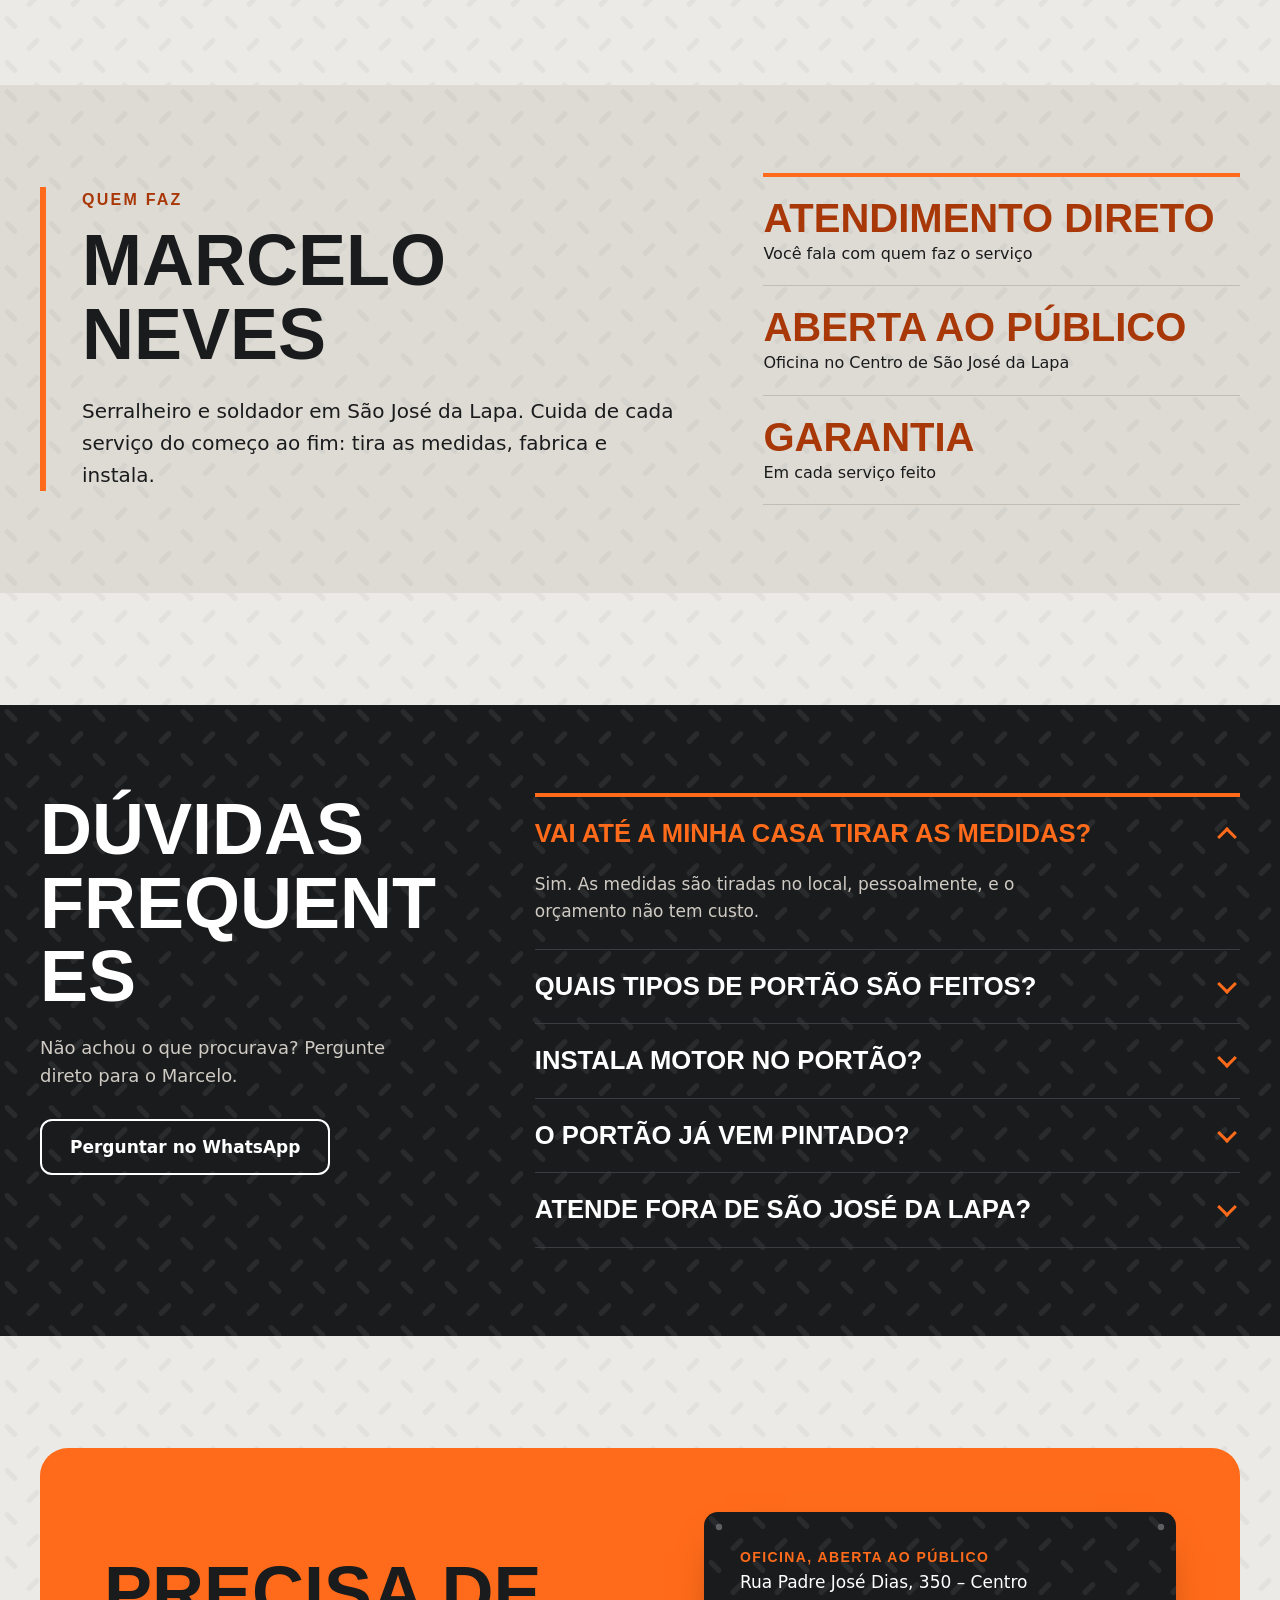
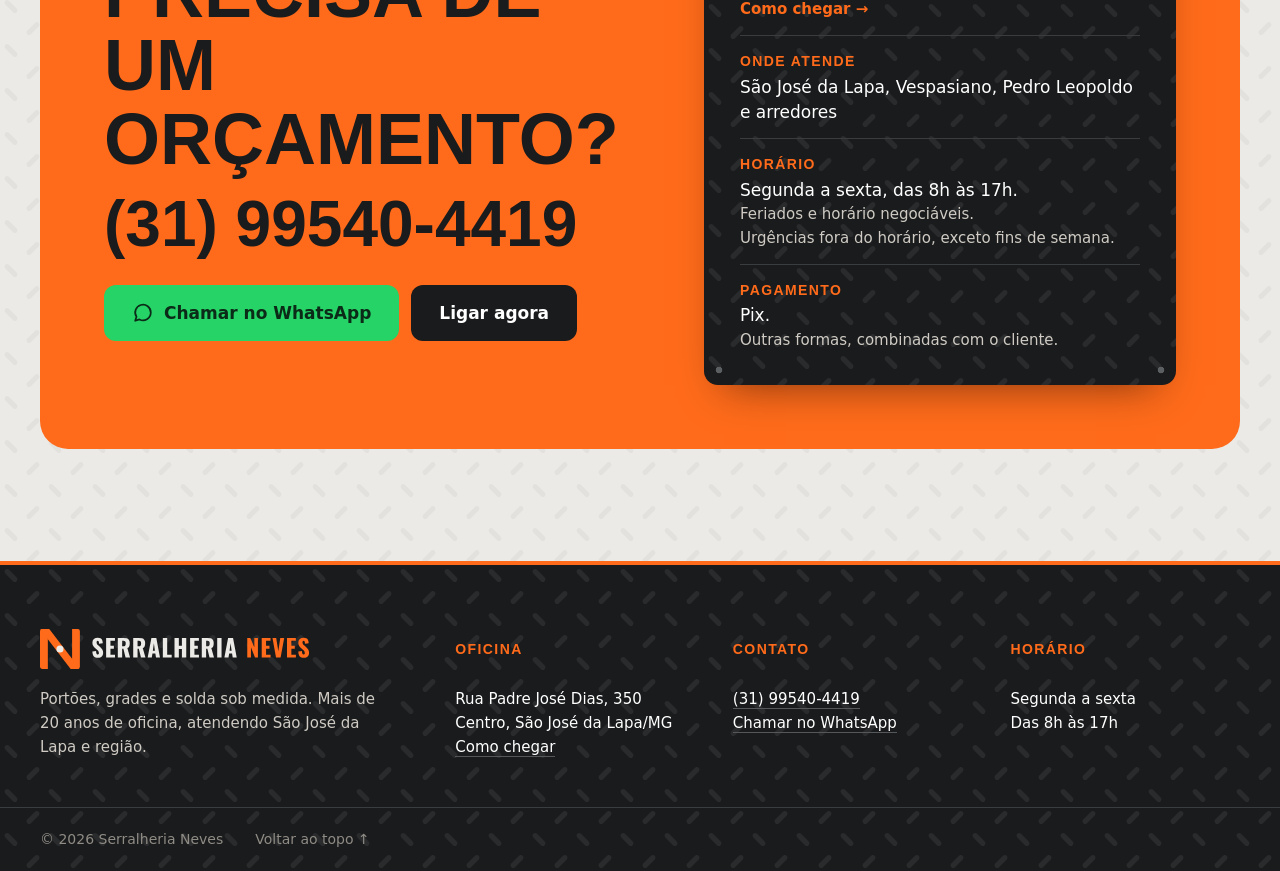
==== commit 6f7d3751: "Move o script das dúvidas para script.js e passa a carregar as fontes locais" ====
--- a/index.html
+++ b/index.html
@@ -57,9 +57,9 @@
   }
   </script>
 
-  <link rel="preconnect" href="https://fonts.googleapis.com">
-  <link rel="preconnect" href="https://fonts.gstatic.com" crossorigin>
-  <link href="https://fonts.googleapis.com/css2?family=Oswald:wght@600;700&family=Archivo:wght@400;500;600&display=swap" rel="stylesheet">
+  <!-- Fontes hospedadas no próprio site (pasta fonts/): o navegador já começa a baixá-las junto com a página -->
+  <link rel="preload" href="fonts/oswald.woff2" as="font" type="font/woff2" crossorigin>
+  <link rel="preload" href="fonts/archivo.woff2" as="font" type="font/woff2" crossorigin>
   <!-- Ícones: .ico para navegadores antigos, SVG para os atuais, PNG para o atalho na tela do iPhone -->
   <link rel="icon" href="favicon.ico" sizes="32x32 48x48">
   <link rel="icon" href="img/favicon.svg" type="image/svg+xml">
@@ -260,45 +260,8 @@
     WhatsApp
   </a>
 
-  <!-- Animação de abrir e fechar as perguntas das Dúvidas frequentes.
-       Sem este script, as perguntas continuam funcionando, só que sem animação. -->
-  <script>
-    document.querySelectorAll('.faq details').forEach(function (item) {
-      var pergunta = item.querySelector('summary');
-      var resposta = item.querySelector('.faq-resposta');
-      var animando = false;
-
-      pergunta.addEventListener('click', function (evento) {
-        // Quem pediu ao sistema para reduzir animações vê a pergunta abrir na hora
-        if (window.matchMedia('(prefers-reduced-motion: reduce)').matches || !resposta.animate) return;
-        evento.preventDefault();
-        if (animando) return;
-        animando = true;
-
-        if (item.open) {
-          // Fechando: encolhe a resposta até zero e só então fecha
-          item.classList.add('fechando');
-          var altura = resposta.offsetHeight;
-          resposta.animate(
-            [{ height: altura + 'px', opacity: 1 }, { height: '0px', opacity: 0 }],
-            { duration: 260, easing: 'ease' }
-          ).onfinish = function () {
-            item.open = false;
-            item.classList.remove('fechando');
-            animando = false;
-          };
-        } else {
-          // Abrindo: abre e cresce a resposta a partir de zero
-          item.open = true;
-          var alturaFinal = resposta.offsetHeight;
-          resposta.animate(
-            [{ height: '0px', opacity: 0 }, { height: alturaFinal + 'px', opacity: 1 }],
-            { duration: 260, easing: 'ease' }
-          ).onfinish = function () { animando = false; };
-        }
-      });
-    });
-  </script>
+  <!-- Animação das Dúvidas frequentes (arquivo script.js) -->
+  <script src="script.js"></script>
 
 </body>
 </html>
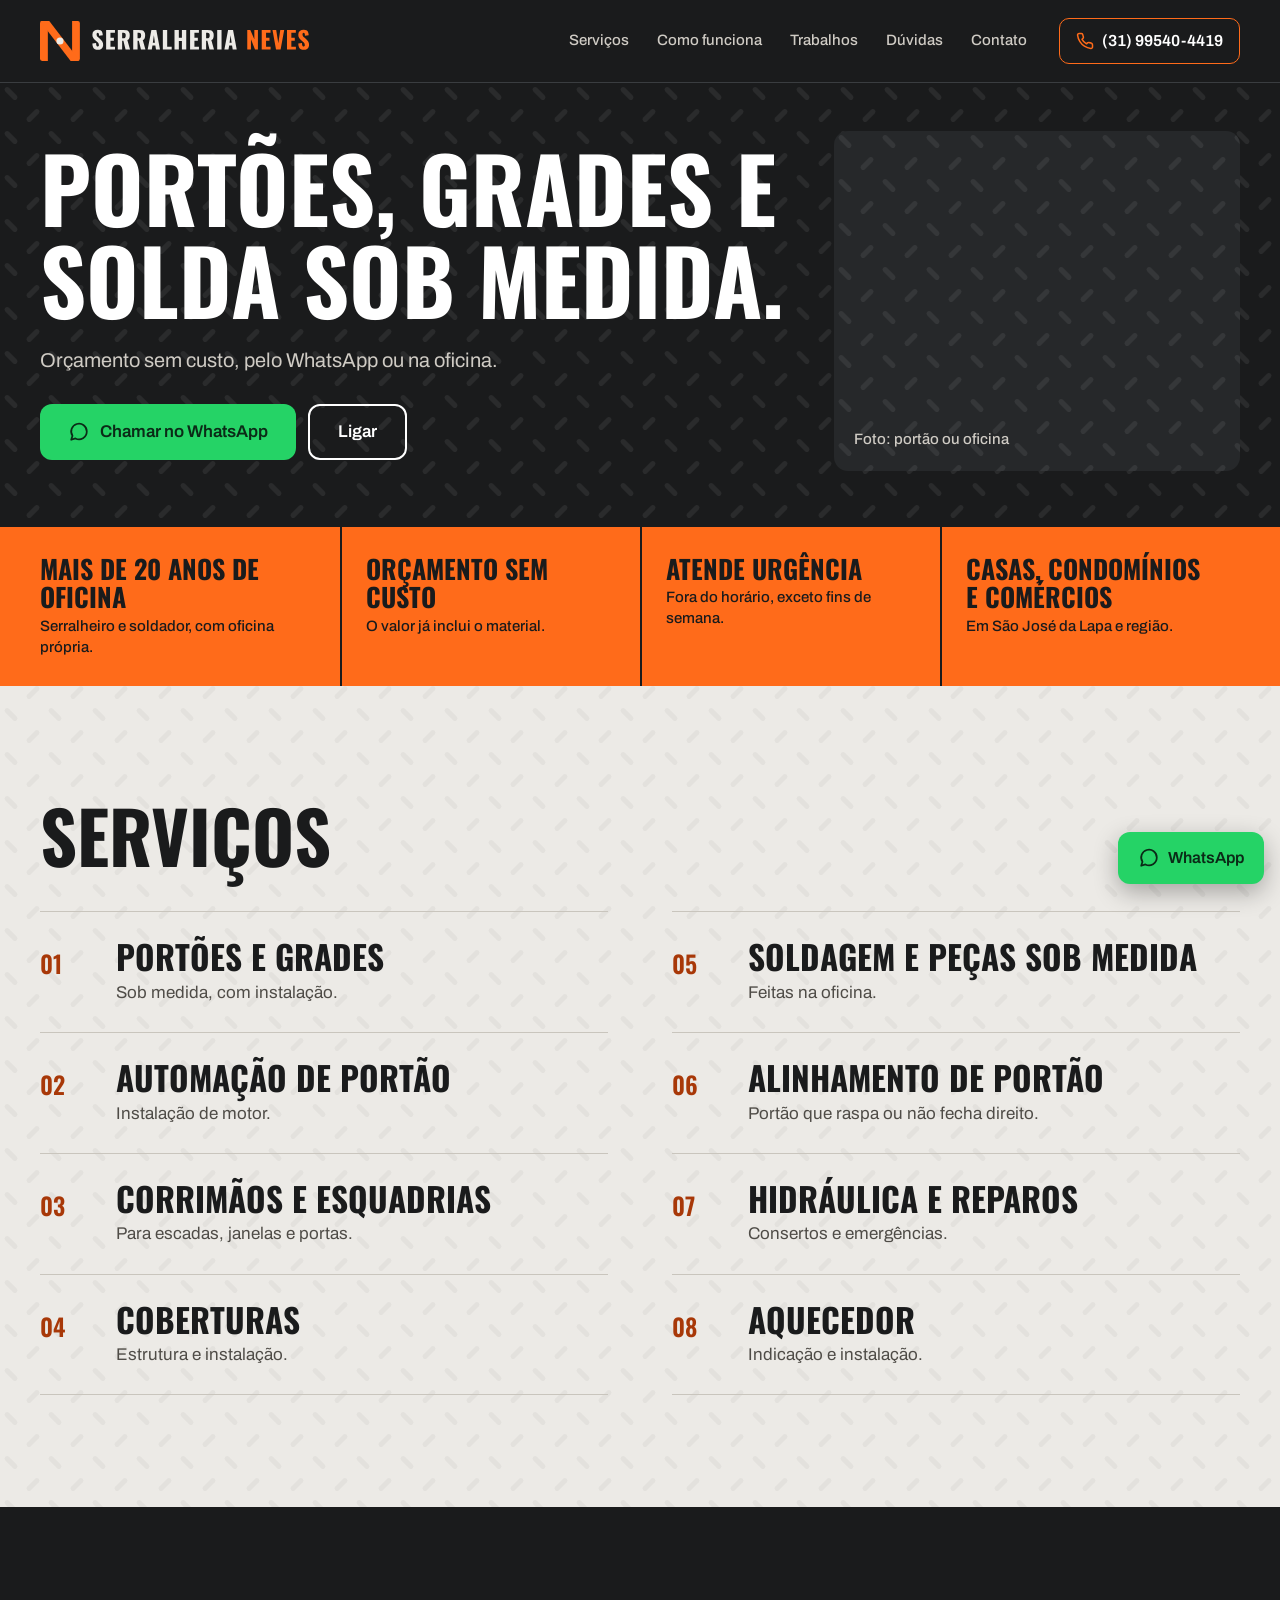
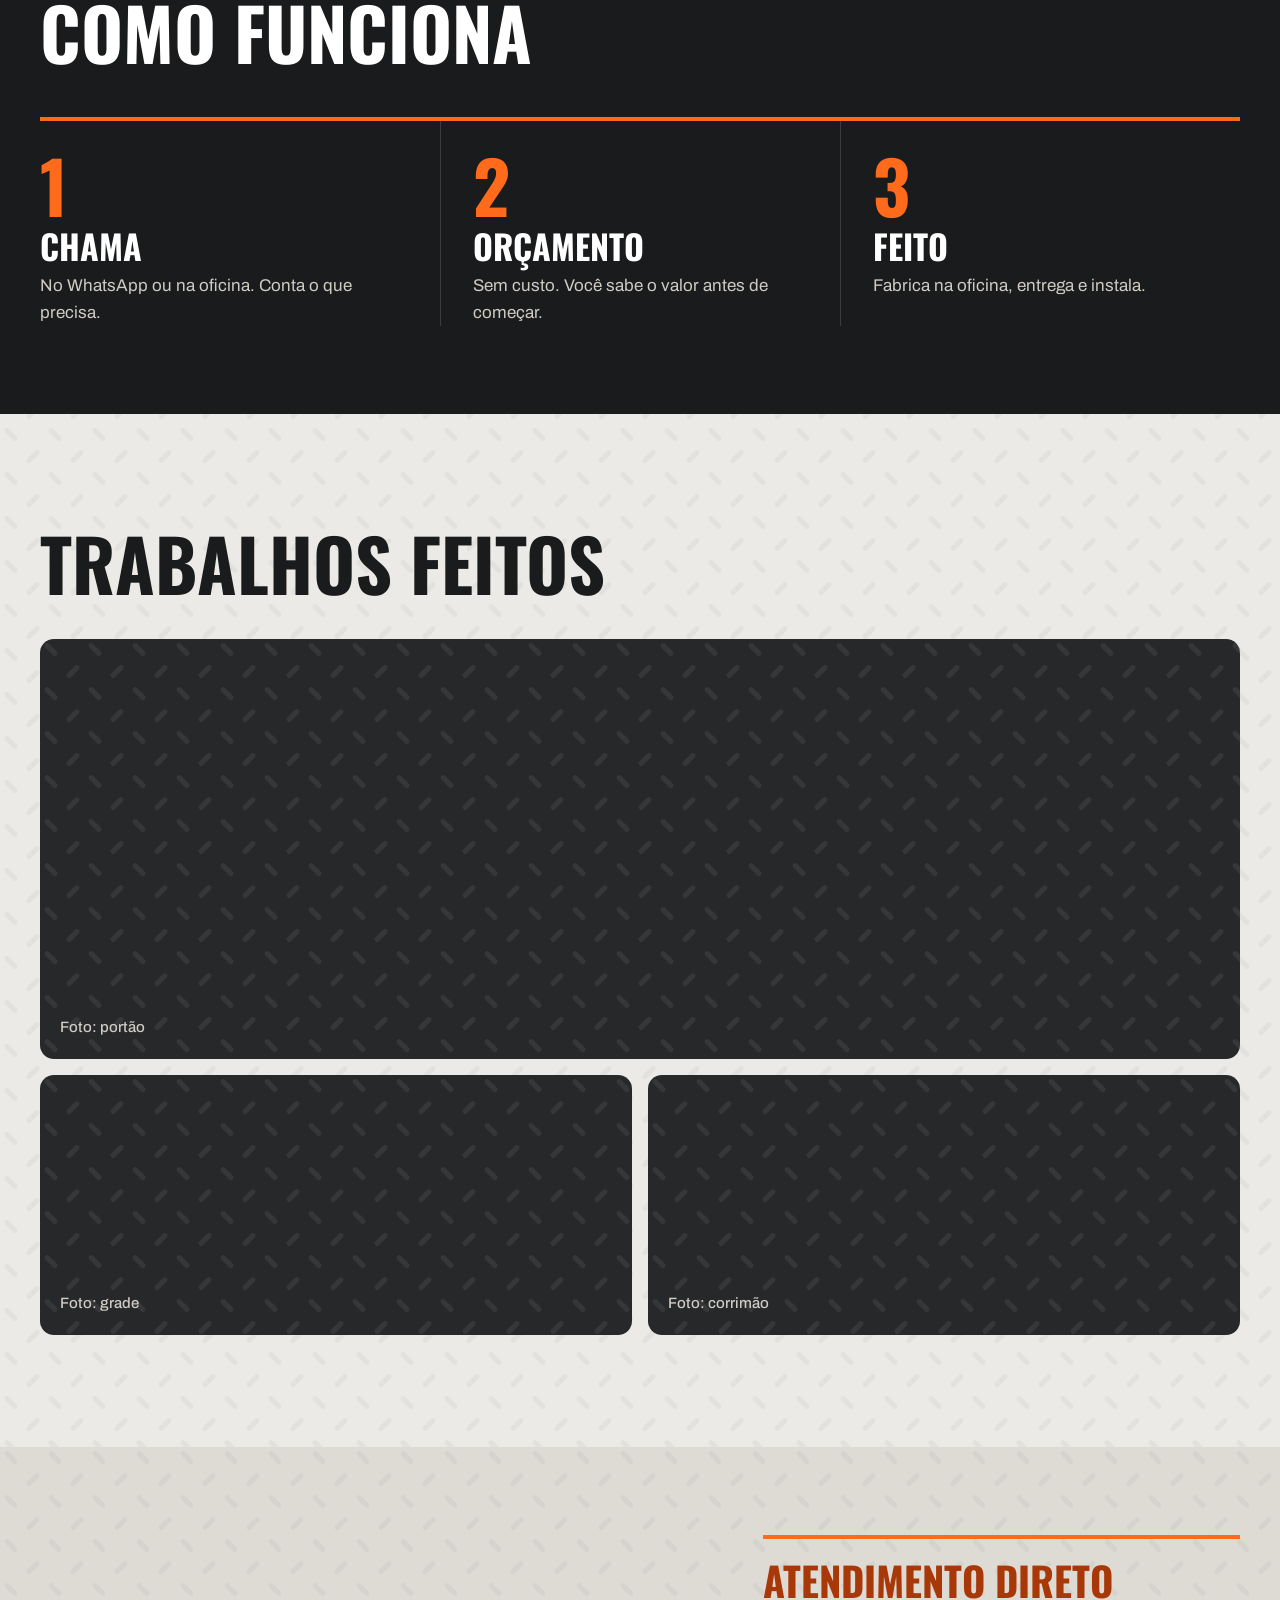
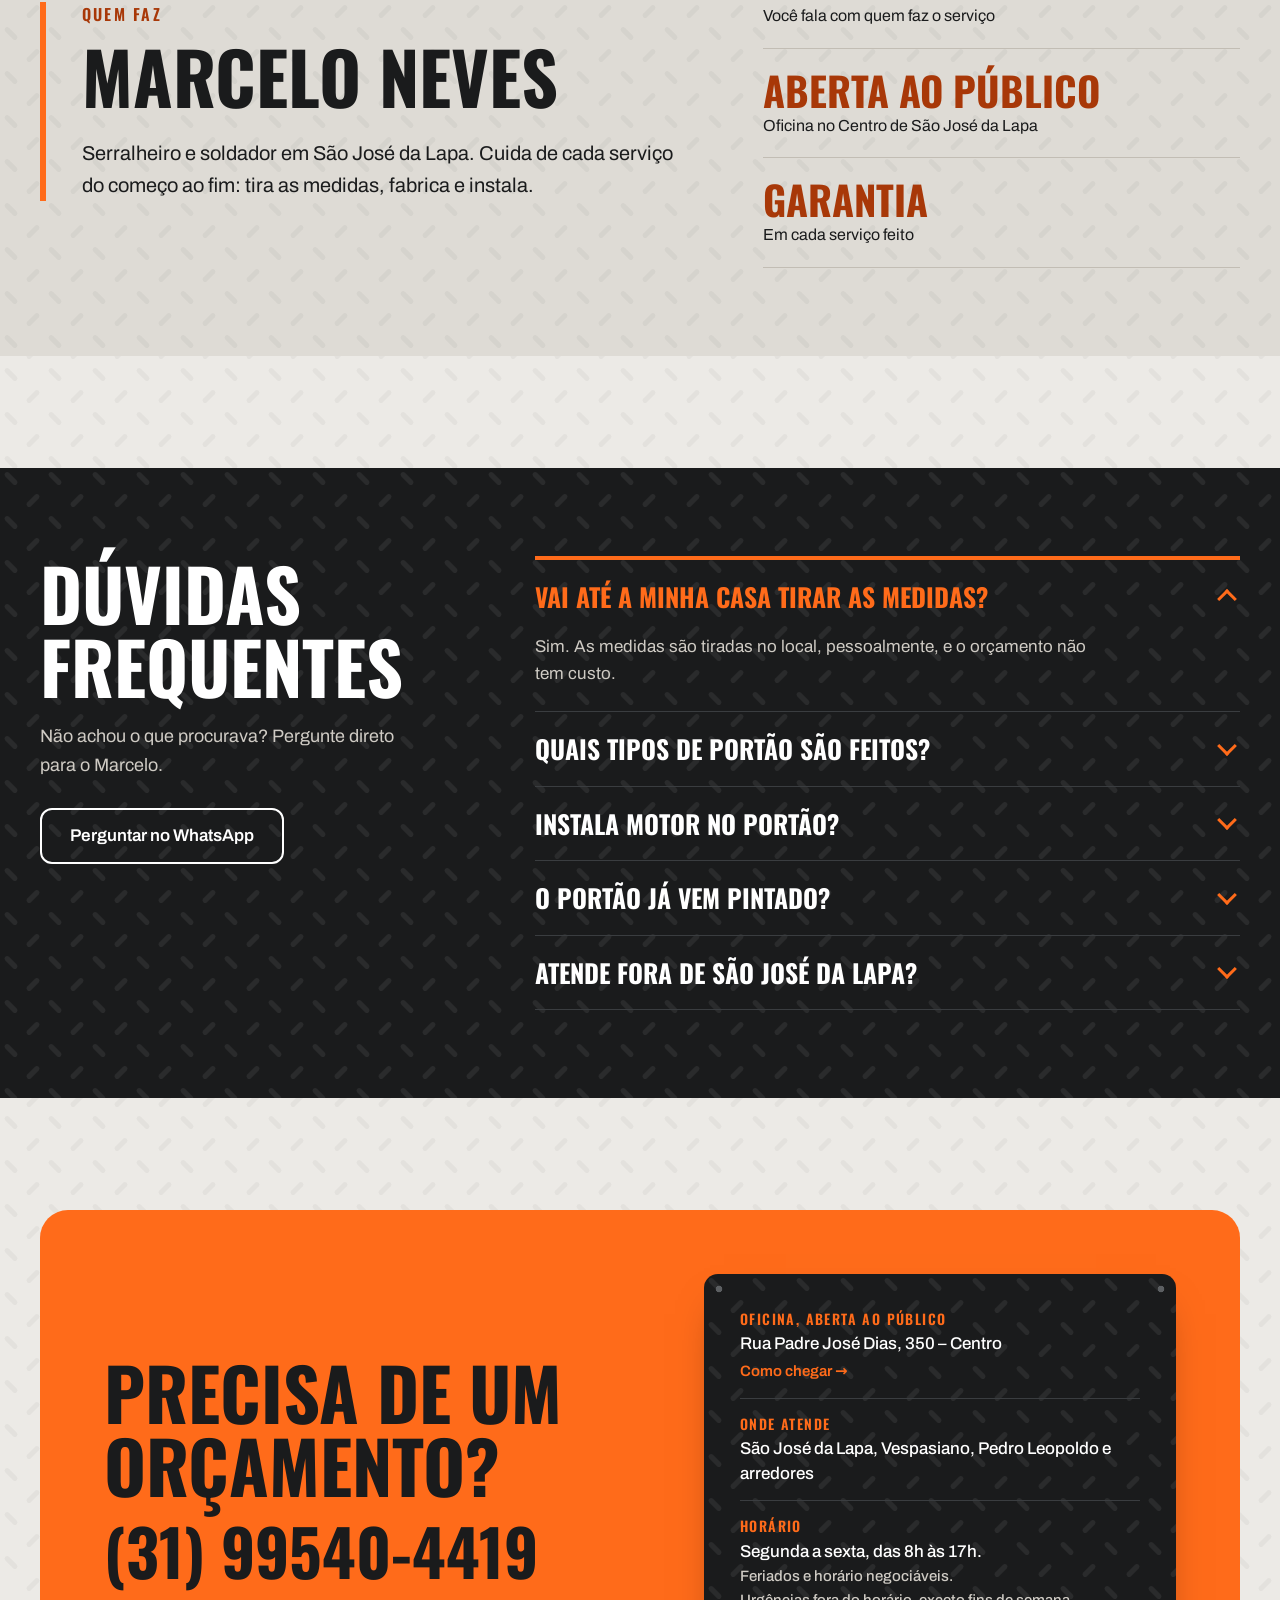
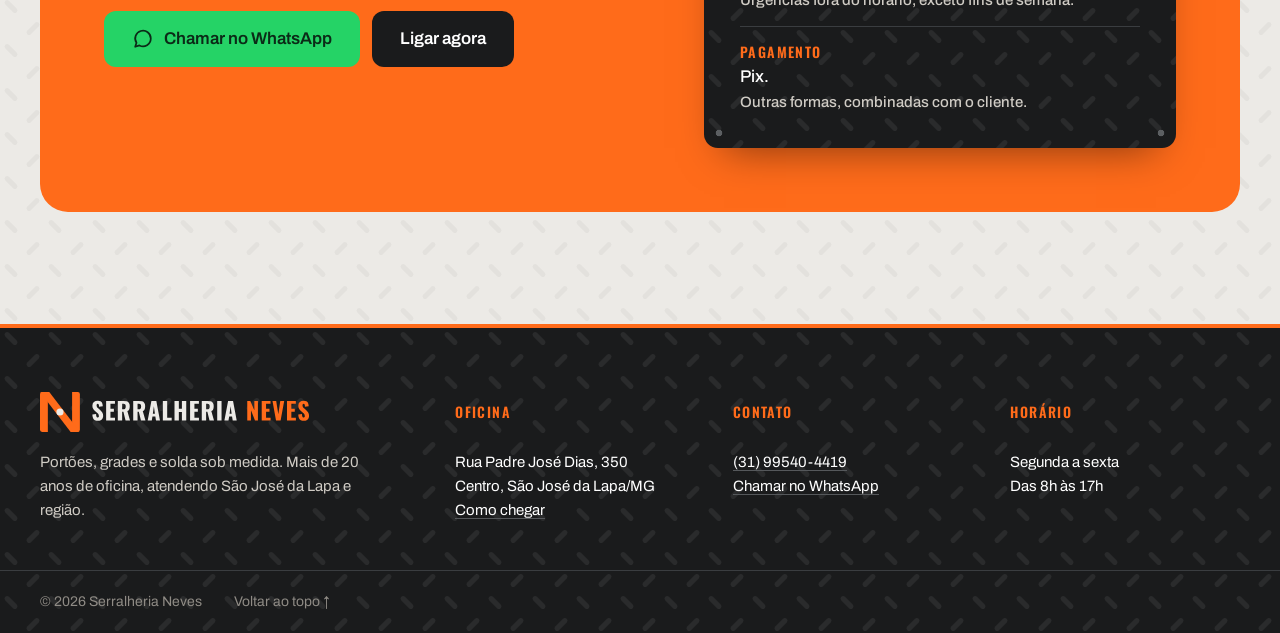
==== commit 56117c88: "Espaço comentado para CNPJ no rodapé e README com a estrutura nova e pendências" ====
--- a/index.html
+++ b/index.html
@@ -251,6 +251,9 @@
     </div>
     <div class="rodape-base">
       <span>© 2026 Serralheria Neves</span>
+      <!-- TODO (CNPJ): se o Marcelo tiver MEI/CNPJ, apague esta linha de comentário e a última e preencha:
+      <span>Razão social · CNPJ 00.000.000/0001-00</span>
+      -->
       <a href="#">Voltar ao topo ↑</a>
     </div>
   </footer>
--- a/style.css
+++ b/style.css
@@ -1,3 +1,15 @@
+/* ===== FONTES: arquivos na pasta fonts/ (licença livre SIL OFL, baixados do Google Fonts) =====
+   Cada arquivo é "variável": um só arquivo serve para todos os pesos (400 a 700).
+   font-display: swap mostra o texto na hora com uma fonte do sistema e troca quando a fonte carrega. */
+@font-face {
+  font-family: "Oswald"; font-style: normal; font-weight: 200 700; font-display: swap;
+  src: url("fonts/oswald.woff2") format("woff2");
+}
+@font-face {
+  font-family: "Archivo"; font-style: normal; font-weight: 100 900; font-display: swap;
+  src: url("fonts/archivo.woff2") format("woff2");
+}
+
 /* ===== VARIÁVEIS: cores, fontes e medidas num lugar só ===== */
 :root {
   --ferro: #1A1B1C;            /* preto de ferro */
@@ -283,6 +295,12 @@
   .rodape-titulo { min-height: 0; margin-bottom: 10px; }   /* aqui o logo fica sozinho na linha de cima, não precisa alinhar */
 }
 
+/* ===== PÁGINA 404 (404.html): o bloco escuro ocupa a tela toda ===== */
+.pagina-erro { background: var(--ferro); }
+.pagina-erro .hero { min-height: calc(100vh - 77px); display: flex; align-items: center; }
+.pagina-erro .hero-miolo { width: 100%; }
+.pagina-erro .rotulo { color: var(--laranja); }
+
 /* ===== BOTÃO QUE SEGUE NA ROLAGEM ===== */
 .zap-flutuante {
   position: fixed; right: 16px; bottom: 16px; z-index: 50;
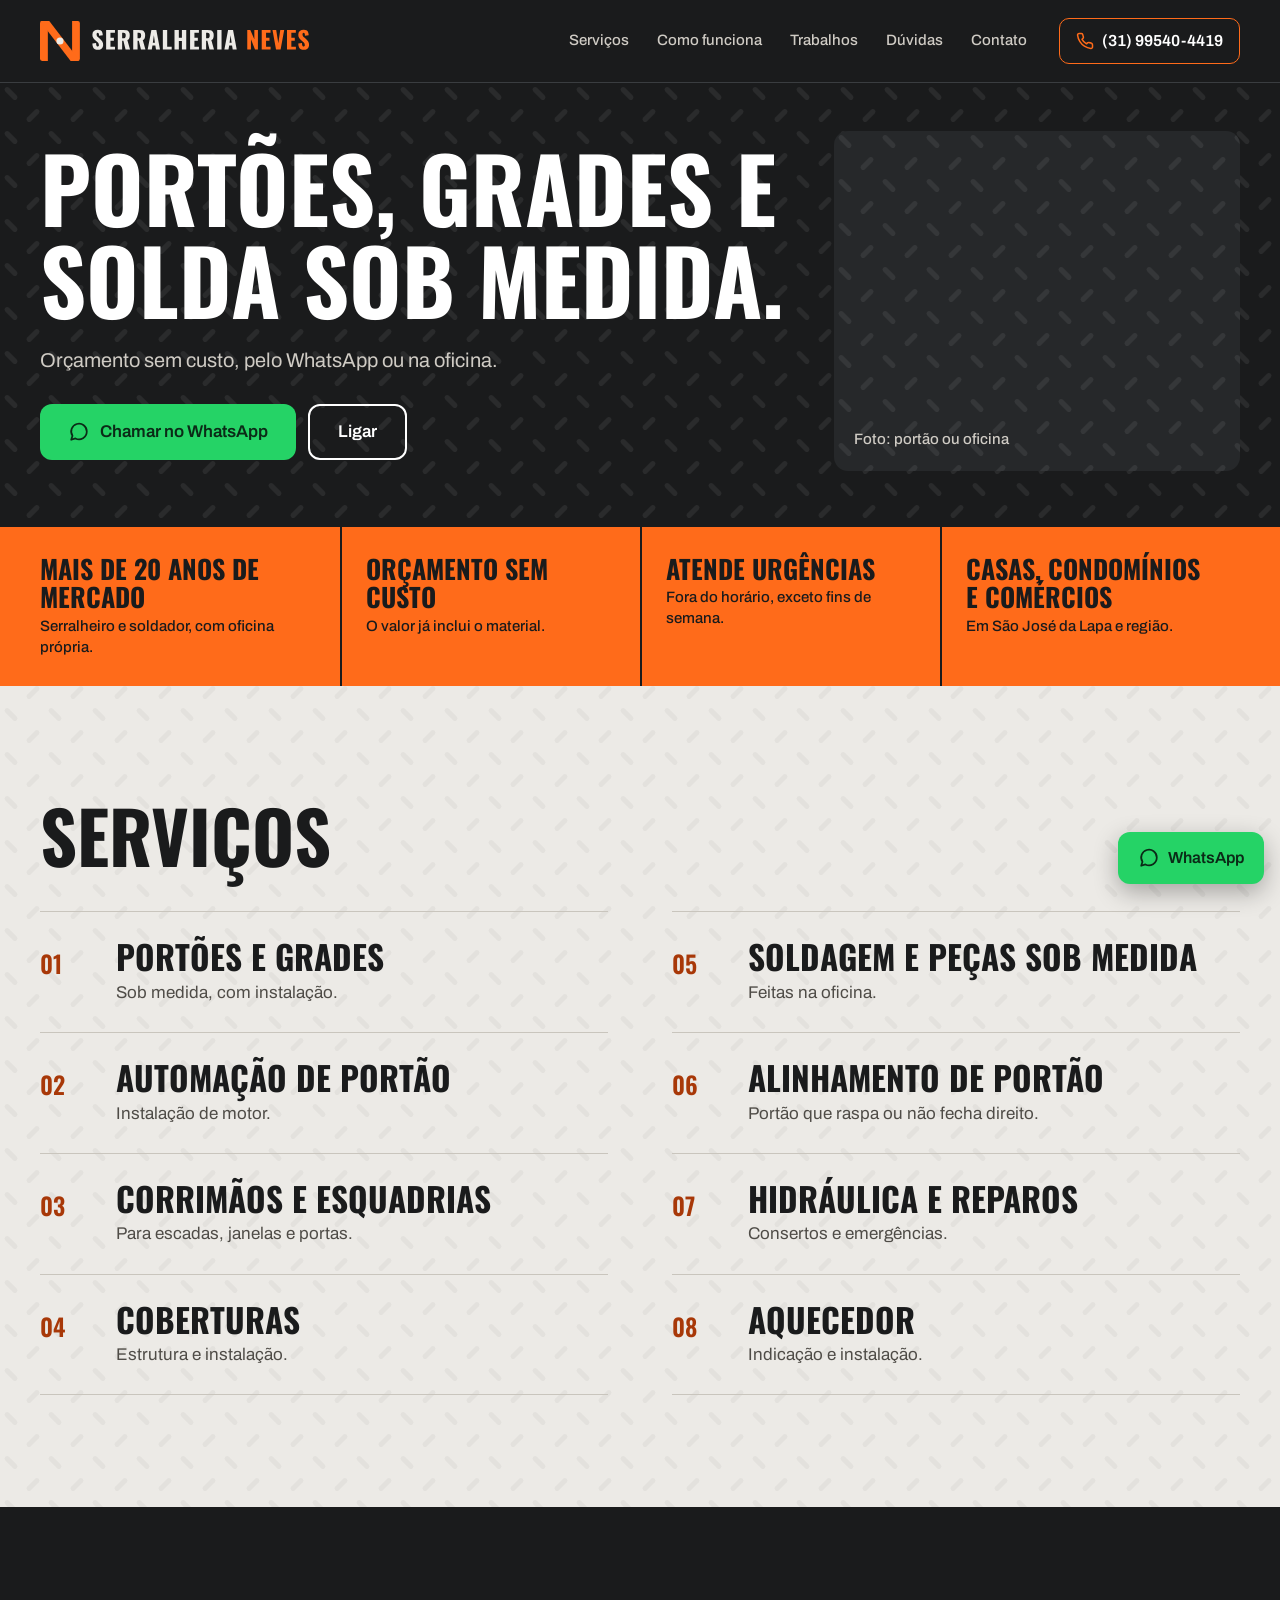
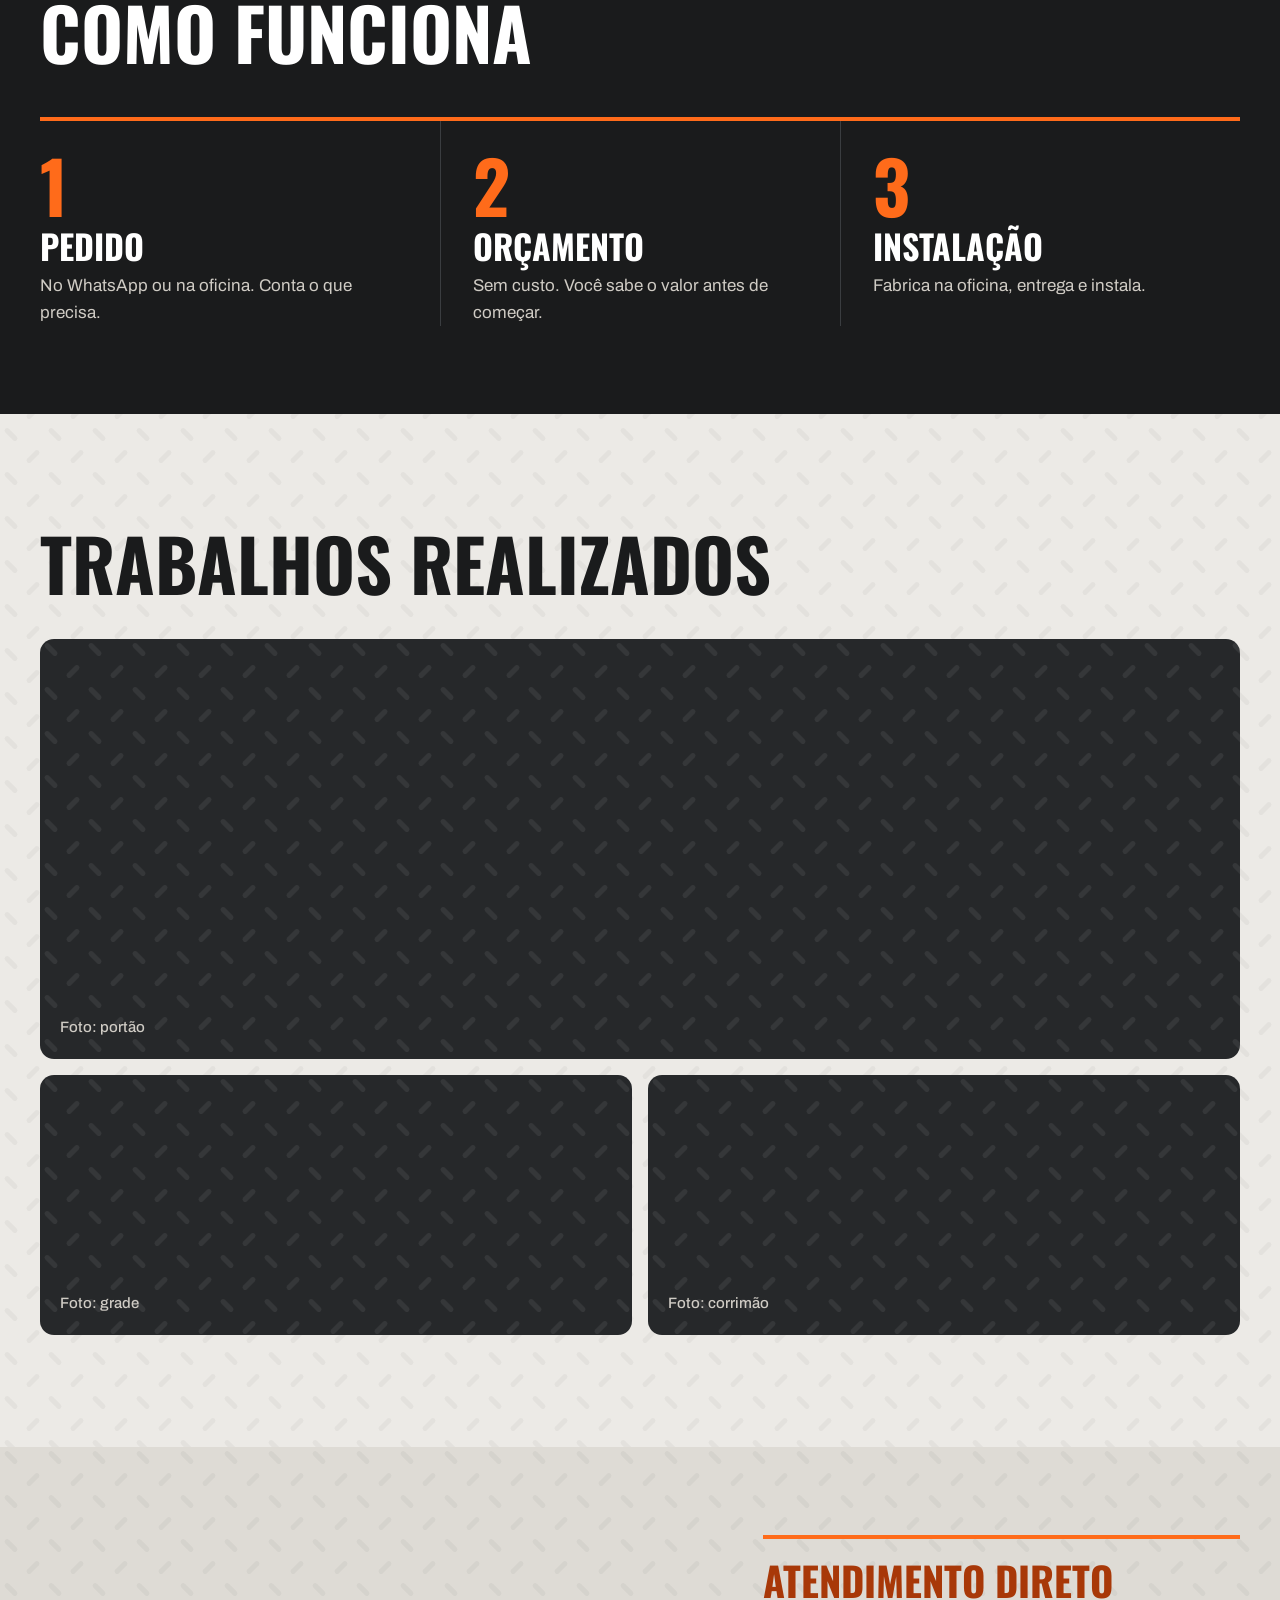
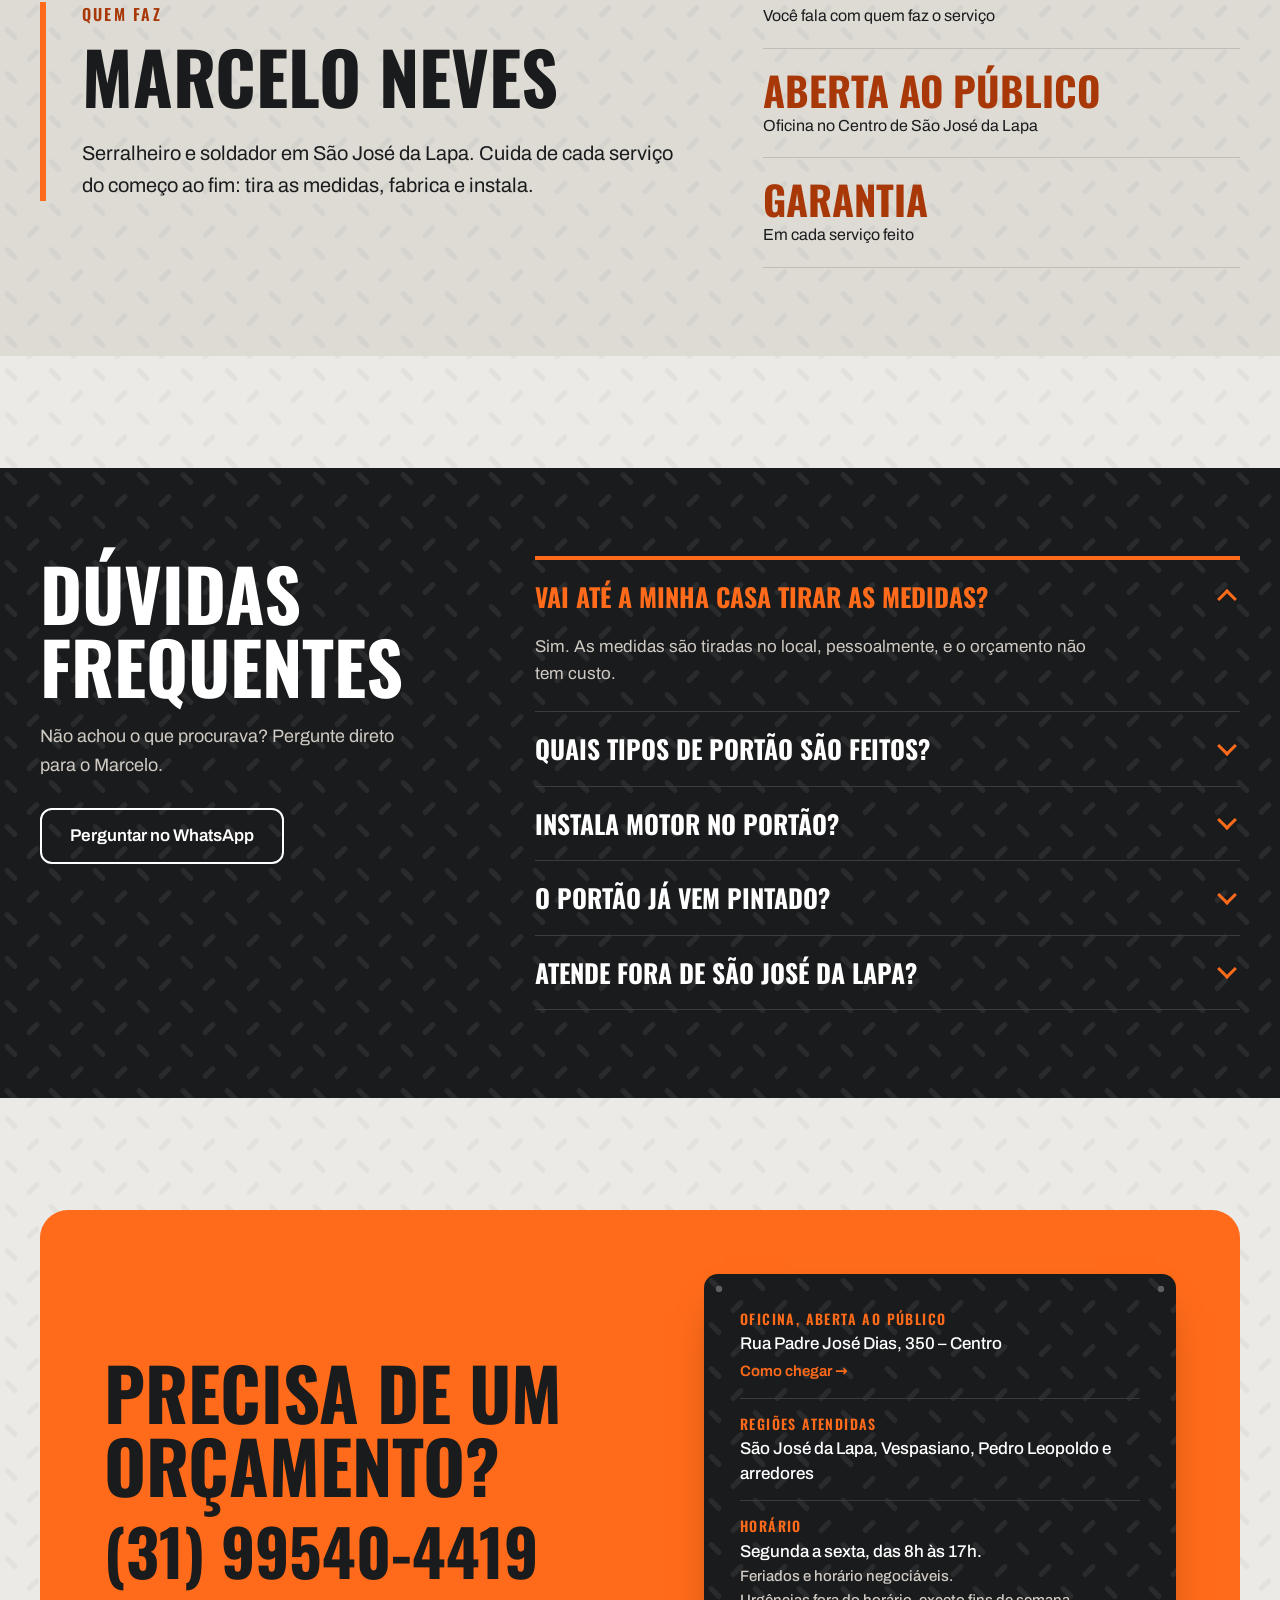
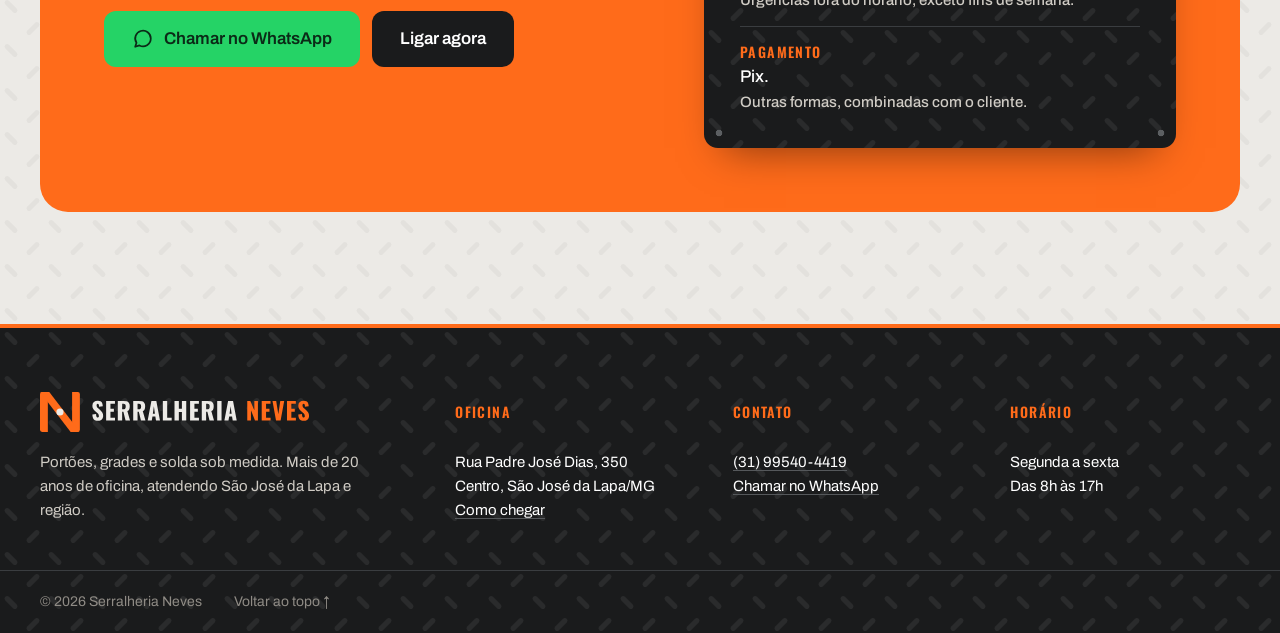
==== commit a6801bcd: "Ajusta textos: anos de mercado, urgências, etapas do Como funciona, Trabalhos realizados e Regiões a" ====
--- a/index.html
+++ b/index.html
@@ -109,9 +109,9 @@
     <!-- FATOS: logo abaixo do topo -->
     <section class="fatos-faixa" aria-label="Diferenciais">
       <ul class="fatos-miolo">
-        <li><strong>Mais de 20 anos de oficina</strong><span>Serralheiro e soldador, com oficina própria.</span></li>
+        <li><strong>Mais de 20 anos de mercado</strong><span>Serralheiro e soldador, com oficina própria.</span></li>
         <li><strong>Orçamento sem custo</strong><span>O valor já inclui o material.</span></li>
-        <li><strong>Atende urgência</strong><span>Fora do horário, exceto fins de semana.</span></li>
+        <li><strong>Atende urgências</strong><span>Fora do horário, exceto fins de semana.</span></li>
         <li><strong>Casas, condomínios e comércios</strong><span>Em São José da Lapa e região.</span></li>
       </ul>
     </section>
@@ -136,16 +136,16 @@
       <div class="faixa-miolo">
         <h2>Como funciona</h2>
         <ol class="etapas">
-          <li><span class="etapa-numero" aria-hidden="true">1</span><h3>Chama</h3><p>No WhatsApp ou na oficina. Conta o que precisa.</p></li>
+          <li><span class="etapa-numero" aria-hidden="true">1</span><h3>Pedido</h3><p>No WhatsApp ou na oficina. Conta o que precisa.</p></li>
           <li><span class="etapa-numero" aria-hidden="true">2</span><h3>Orçamento</h3><p>Sem custo. Você sabe o valor antes de começar.</p></li>
-          <li><span class="etapa-numero" aria-hidden="true">3</span><h3>Feito</h3><p>Fabrica na oficina, entrega e instala.</p></li>
+          <li><span class="etapa-numero" aria-hidden="true">3</span><h3>Instalação</h3><p>Fabrica na oficina, entrega e instala.</p></li>
         </ol>
       </div>
     </section>
 
     <!-- TRABALHOS: em cada caixa .foto, trocar o <figcaption> por <img src="fotos/portao.jpg" alt="Portão de correr preto">. A foto preenche a caixa sozinha. -->
     <section class="secao" id="trabalhos">
-      <h2>Trabalhos feitos</h2>
+      <h2>Trabalhos realizados</h2>
       <div class="galeria">
         <figure class="foto foto-grande"><figcaption>Foto: portão</figcaption></figure>
         <figure class="foto"><figcaption>Foto: grade</figcaption></figure>
@@ -155,7 +155,7 @@
 
     <!-- QUEM FAZ: faixa de fundo inteiro, texto à esquerda e "ficha" à direita.
          Foto do Marcelo (se ele aceitar): colocar logo abaixo do parágrafo, dentro de .quem-texto:
-         <figure class="foto" style="margin-top: 28px"><img src="fotos/marcelo.jpg" alt="Marcelo Neves na oficina"></figure> -->
+         <figure class="foto quem-foto"><img src="fotos/marcelo.jpg" alt="Marcelo Neves na oficina"></figure> -->
     <section class="quem-faixa">
       <div class="quem">
         <div class="quem-texto">
@@ -221,7 +221,7 @@
         </div>
         <dl class="contato-info">
           <div><dt>Oficina, aberta ao público</dt><dd>Rua Padre José Dias, <span class="sem-quebra">350 – Centro</span><a class="mapa" href="https://www.google.com/maps/dir/?api=1&amp;destination=Rua+Padre+Jos%C3%A9+Dias%2C+350+-+Centro%2C+S%C3%A3o+Jos%C3%A9+da+Lapa+-+MG" target="_blank" rel="noopener">Como chegar →</a></dd></div>
-          <div><dt>Onde atende</dt><dd>São José da Lapa, Vespasiano, Pedro Leopoldo e arredores</dd></div>
+          <div><dt>Regiões atendidas</dt><dd>São José da Lapa, Vespasiano, Pedro Leopoldo e arredores</dd></div>
           <div><dt>Horário</dt><dd>Segunda a sexta, das 8h às 17h.<span class="obs">Feriados e horário negociáveis.</span><span class="obs">Urgências fora do horário, exceto fins de semana.</span></dd></div>
           <div><dt>Pagamento</dt><dd>Pix.<span class="obs">Outras formas, combinadas com o cliente.</span></dd></div>
         </dl>
--- a/style.css
+++ b/style.css
@@ -179,7 +179,8 @@
 /* Barra laranja grossa à esquerda do texto, como um cordão de solda */
 .quem-texto { border-left: 6px solid var(--laranja); padding-left: 36px; }
 .quem h2 { margin-bottom: 24px; }
-.quem-texto p:last-child { max-width: 600px; color: var(--ferro); font-size: 20px; }   /* texto mais escuro: menos "cinza sobre cinza" */
+.quem-texto p:last-of-type { max-width: 600px; color: var(--ferro); font-size: 20px; }   /* texto mais escuro: menos "cinza sobre cinza" */
+.quem-foto { margin-top: 28px; }   /* foto do Marcelo, se entrar (ver comentário no index.html) */
 /* A "ficha" com os três fatos: barra laranja em cima, títulos em laranja, linhas finas entre os itens */
 .quem-fatos { border-top: 4px solid var(--laranja); }
 .quem-fatos li { padding: 20px 0; border-bottom: 1px solid var(--linha-media); }
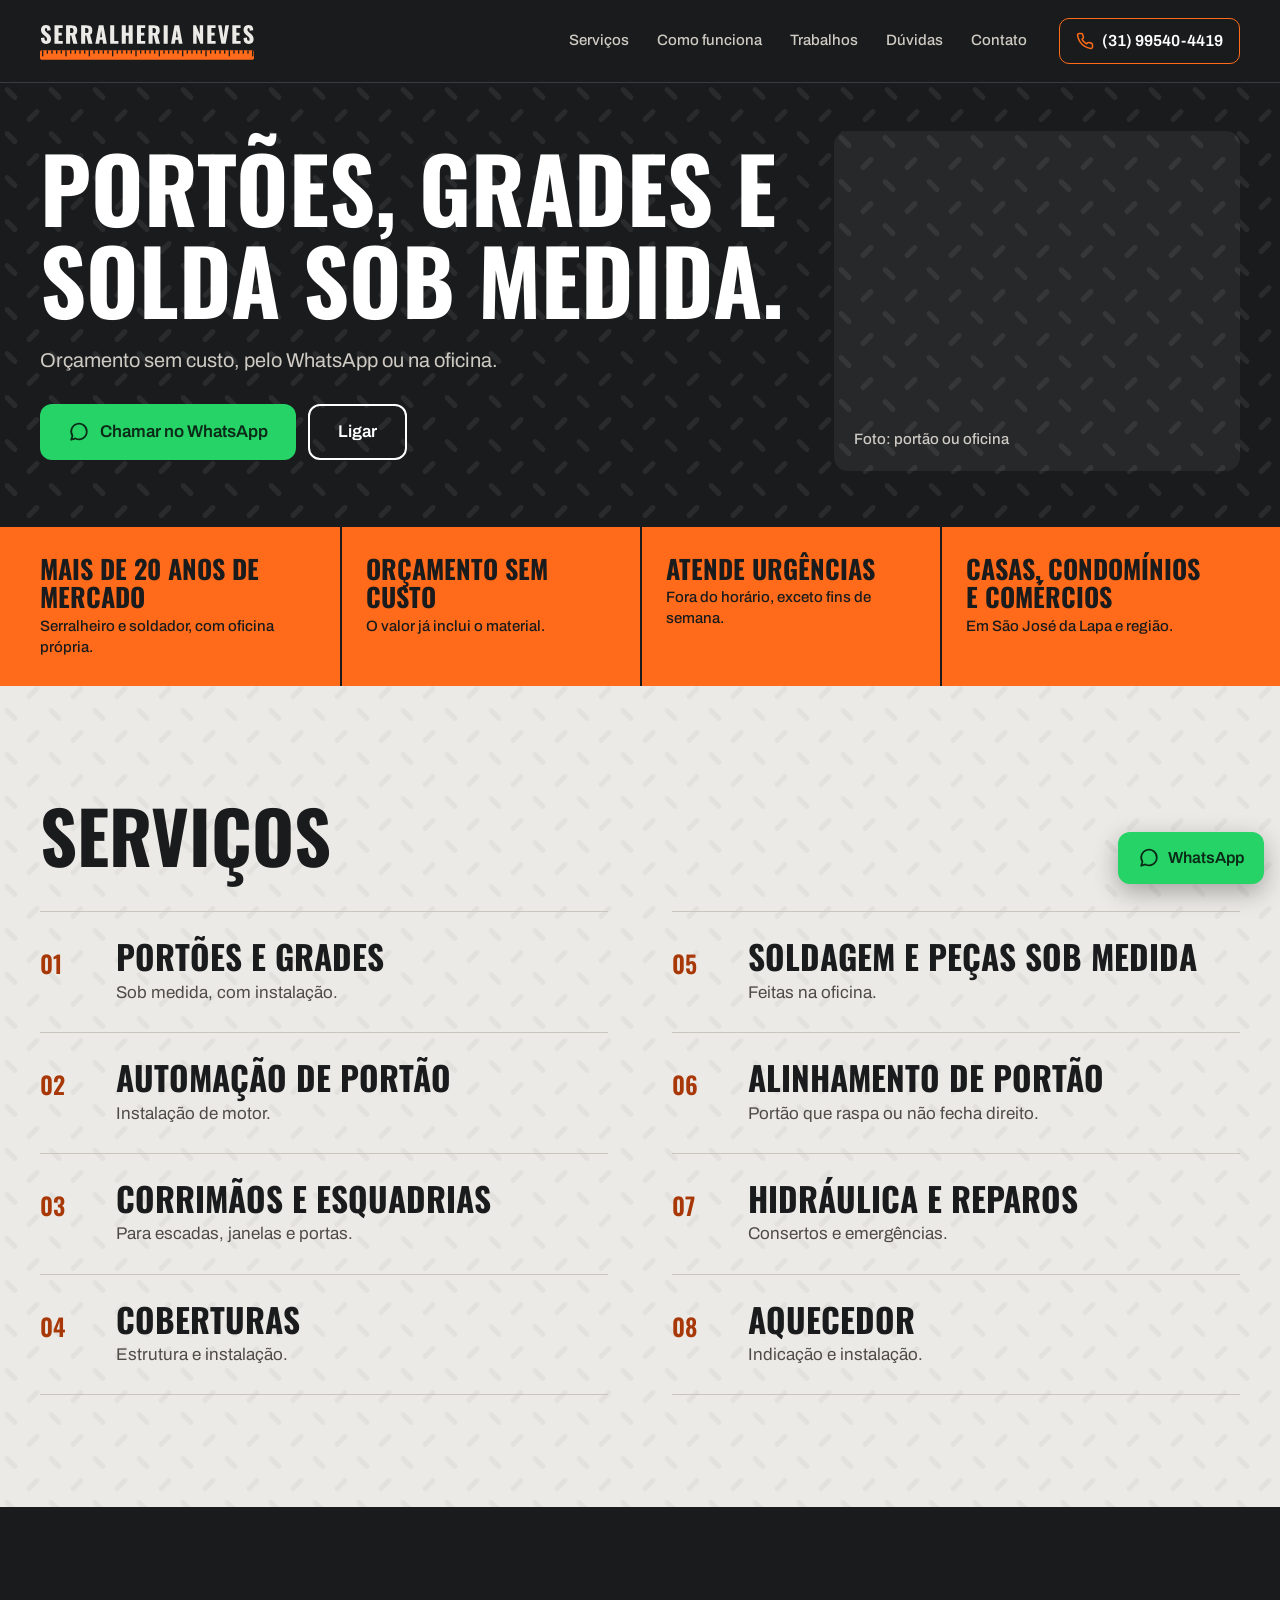
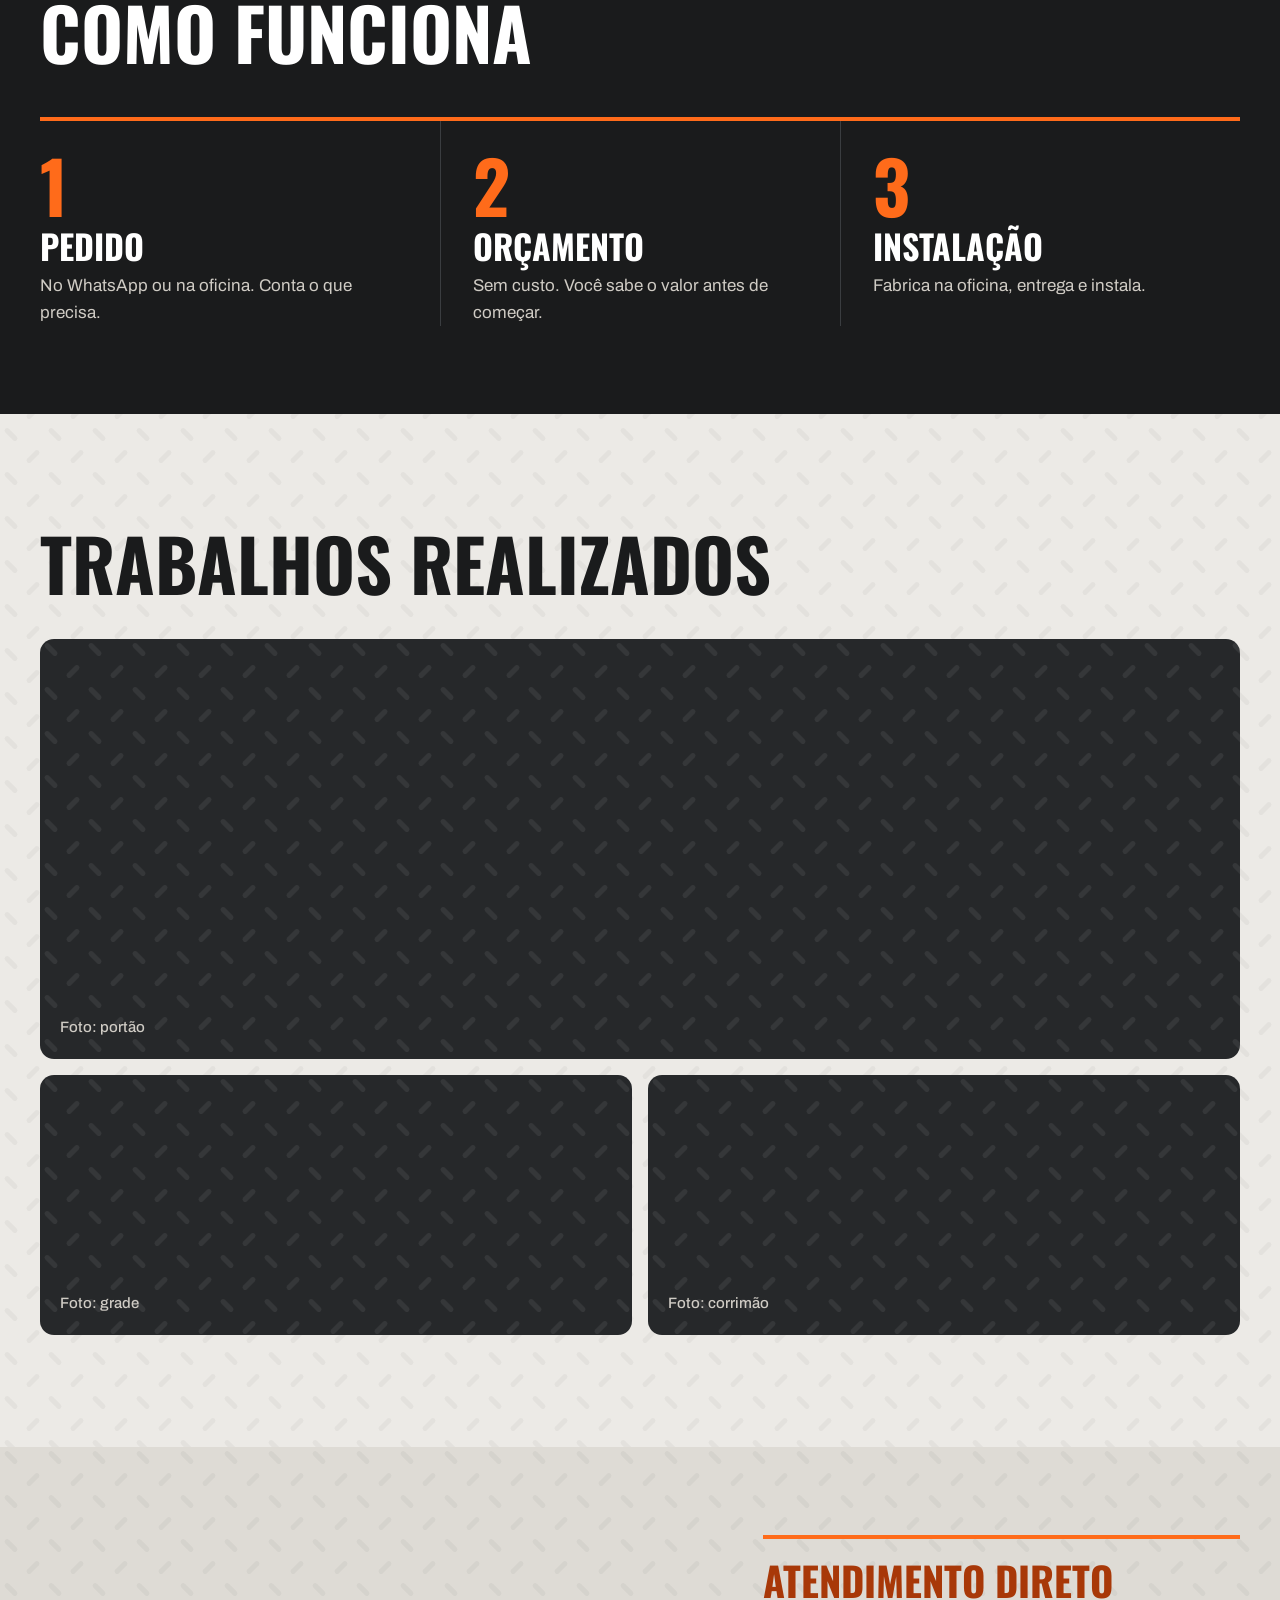
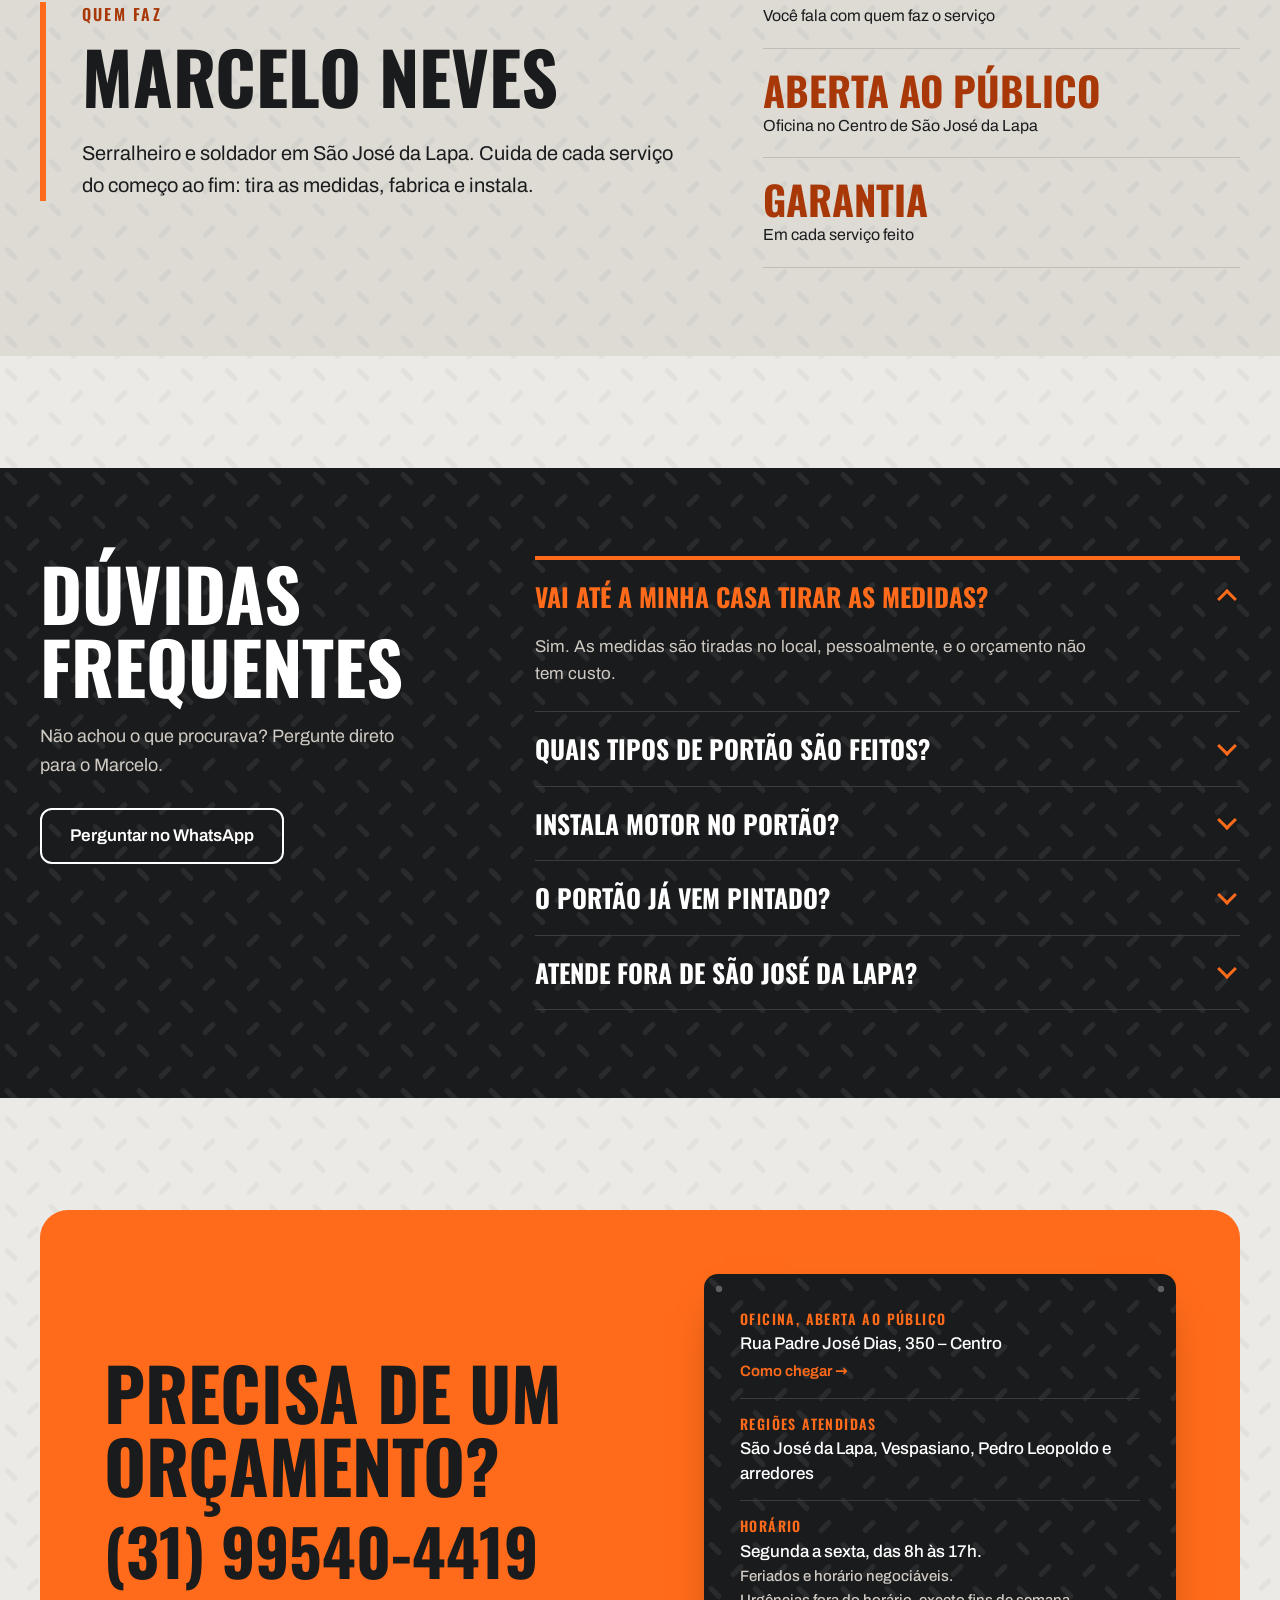
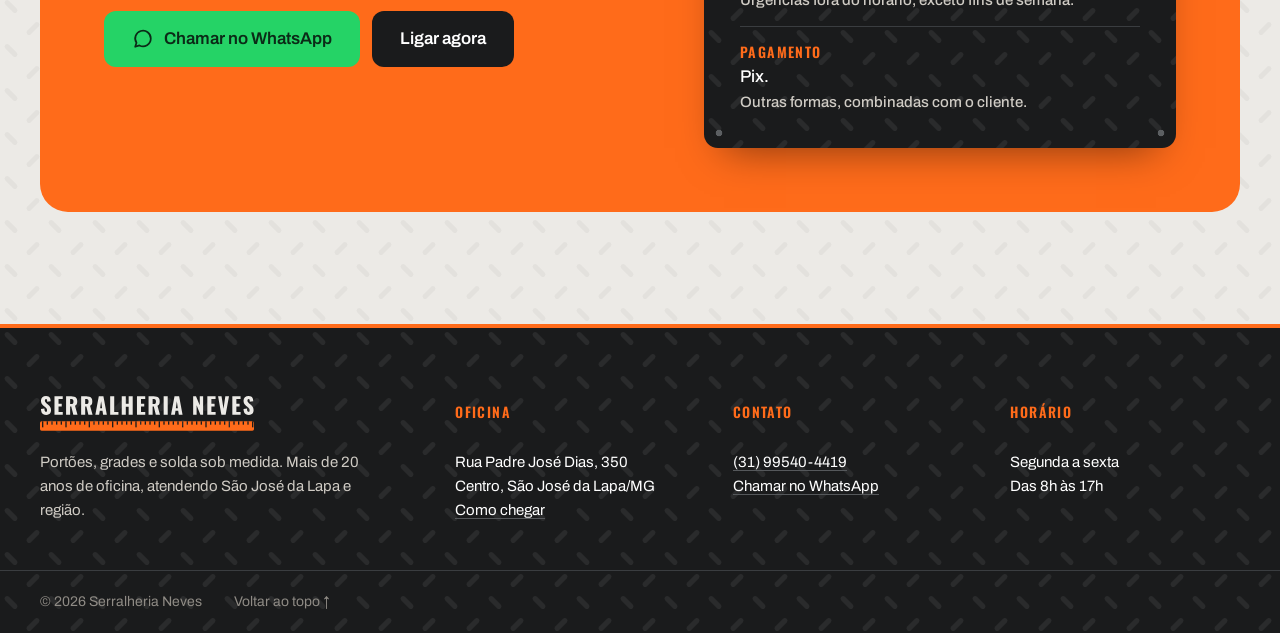
==== commit 8cd633aa: "Logo novo (régua sob medida) no topo, rodapé, 404, README e imagem de compartilhamento" ====
--- a/index.html
+++ b/index.html
@@ -20,7 +20,7 @@
   <meta property="og:title" content="Serralheria Neves | Portões, grades e solda sob medida">
   <meta property="og:description" content="Mais de 20 anos de oficina em São José da Lapa e região. Orçamento sem custo pelo WhatsApp.">
   <meta property="og:url" content="https://serralheria-neves.xandemartinsc.workers.dev/">
-  <meta property="og:image" content="https://serralheria-neves.xandemartinsc.workers.dev/img/compartilhar.png">
+  <meta property="og:image" content="https://serralheria-neves.xandemartinsc.workers.dev/img/compartilhar.png?v=2">
   <meta property="og:image:width" content="1200">
   <meta property="og:image:height" content="630">
   <meta property="og:image:alt" content="Serralheria Neves — portões, grades e solda sob medida">
@@ -37,7 +37,7 @@
     "name": "Serralheria Neves",
     "description": "Portões, grades, corrimãos, coberturas e solda sob medida.",
     "url": "https://serralheria-neves.xandemartinsc.workers.dev/",
-    "image": "https://serralheria-neves.xandemartinsc.workers.dev/img/compartilhar.png",
+    "image": "https://serralheria-neves.xandemartinsc.workers.dev/img/compartilhar.png?v=2",
     "telephone": "+55 31 99540-4419",
     "address": {
       "@type": "PostalAddress",
@@ -71,7 +71,7 @@
   <a class="pular" href="#conteudo">Pular para o conteúdo</a>
 
   <header class="topo">
-    <a class="marca" href="#" aria-label="Serralheria Neves, voltar ao topo"><img src="img/logo-fundo-escuro.svg" alt="Serralheria Neves" width="271" height="40"></a>
+    <a class="marca" href="#" aria-label="Serralheria Neves, voltar ao topo"><img src="img/logo-fundo-escuro.svg" alt="Serralheria Neves" width="214" height="40"></a>
     <nav class="menu" aria-label="Seções da página">
       <a href="#servicos">Serviços</a>
       <a href="#como">Como funciona</a>
@@ -233,7 +233,7 @@
   <footer class="rodape">
     <div class="rodape-miolo">
       <div class="rodape-marca">
-        <img src="img/logo-fundo-escuro.svg" alt="Serralheria Neves" width="271" height="40">
+        <img src="img/logo-fundo-escuro.svg" alt="Serralheria Neves" width="214" height="40">
         <p>Portões, grades e solda sob medida. Mais de 20 anos de oficina, atendendo São José da Lapa e região.</p>
       </div>
       <div class="rodape-col">
--- a/style.css
+++ b/style.css
@@ -320,7 +320,7 @@
   h2 { font-size: 40px; }
   .so-desktop { display: none; }
   .topo { padding: 14px 16px; }
-  .marca img { height: 30px; }
+  .marca img { height: 36px; }
   .topo-telefone { display: none; }          /* o botão flutuante já resolve no celular */
 
   .hero-miolo { padding: 40px 16px 44px; gap: 28px; }
@@ -379,7 +379,7 @@
   .contato-info dd { font-size: 16px; }
   .rodape-miolo { padding: 44px 16px 32px; gap: 28px 20px; }
   .rodape-col:nth-child(2) { grid-column: 1 / -1; }   /* o endereço ocupa a linha inteira, sem quebrar no meio */
-  .rodape-marca img { height: 32px; }
+  .rodape-marca img { height: 36px; }
   .rodape-base { padding: 18px 16px 96px; }   /* espaço embaixo para o botão flutuante não cobrir o texto */
 }
 
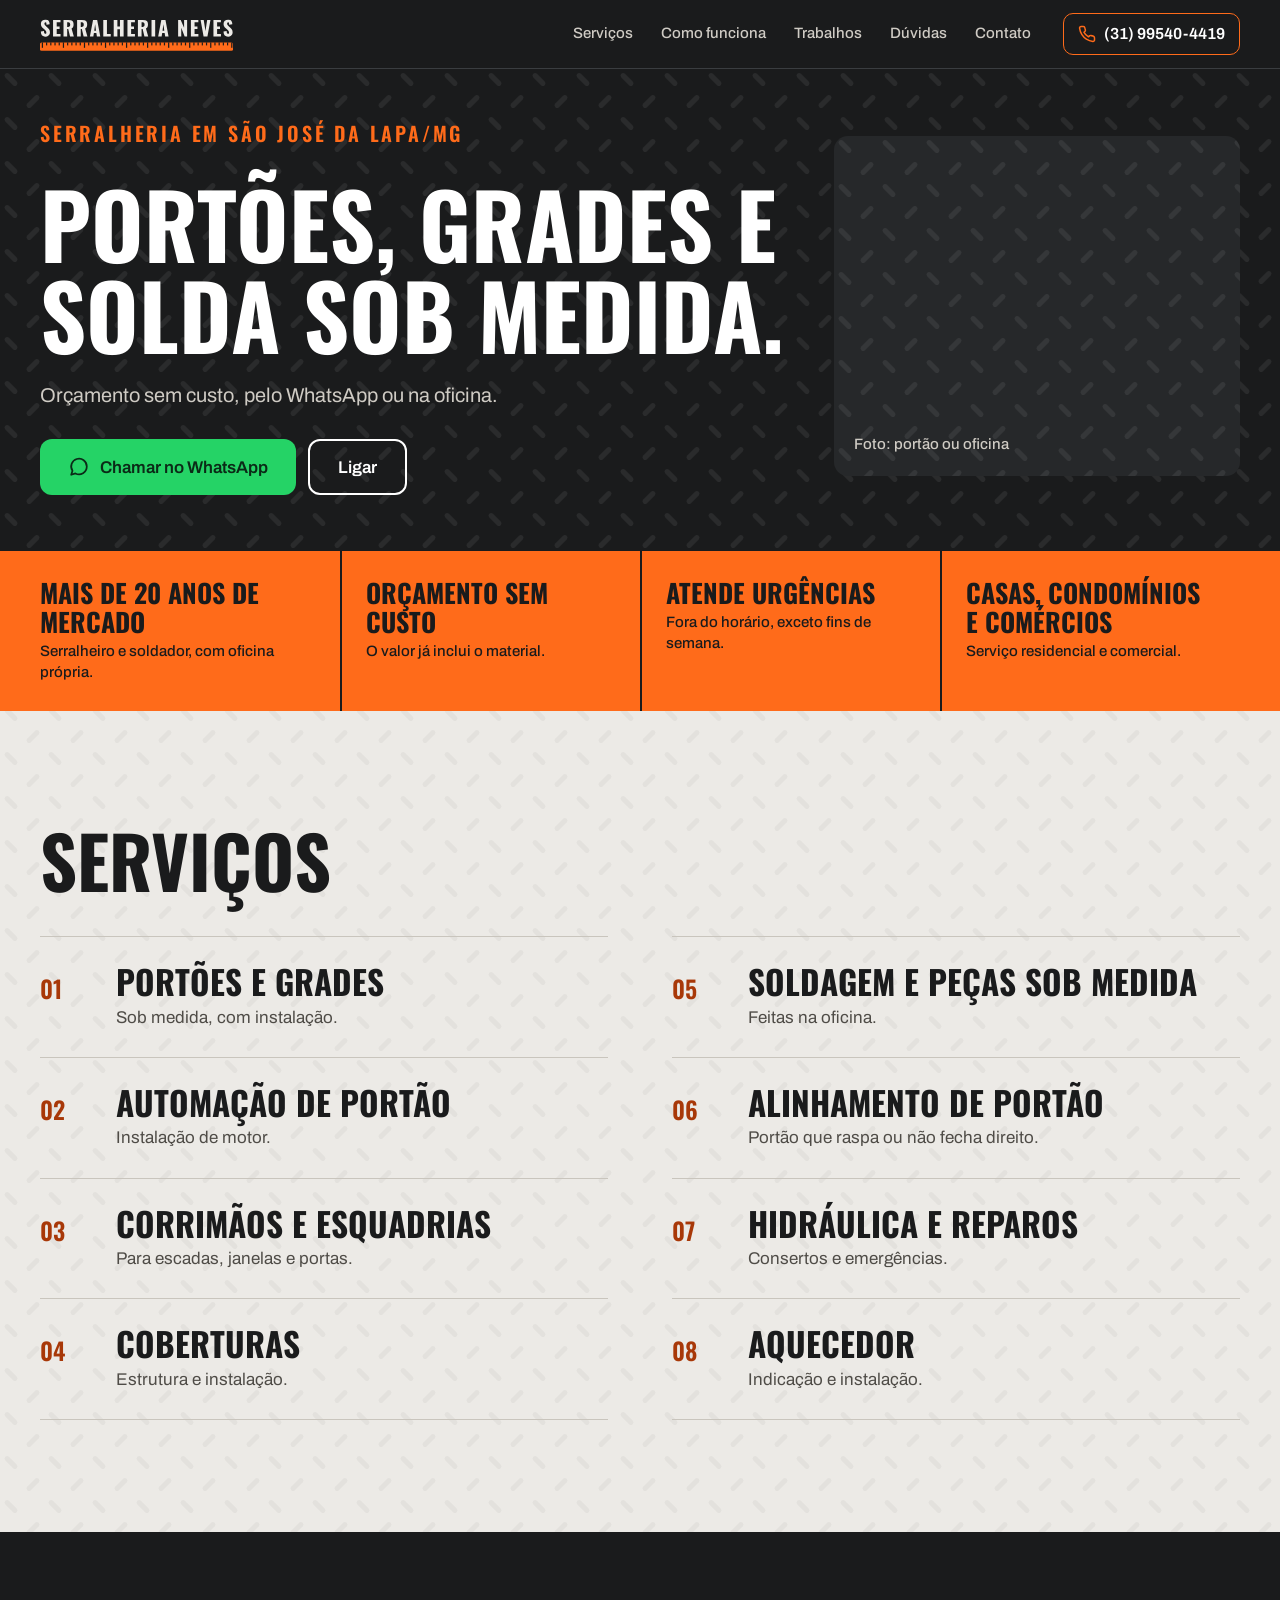
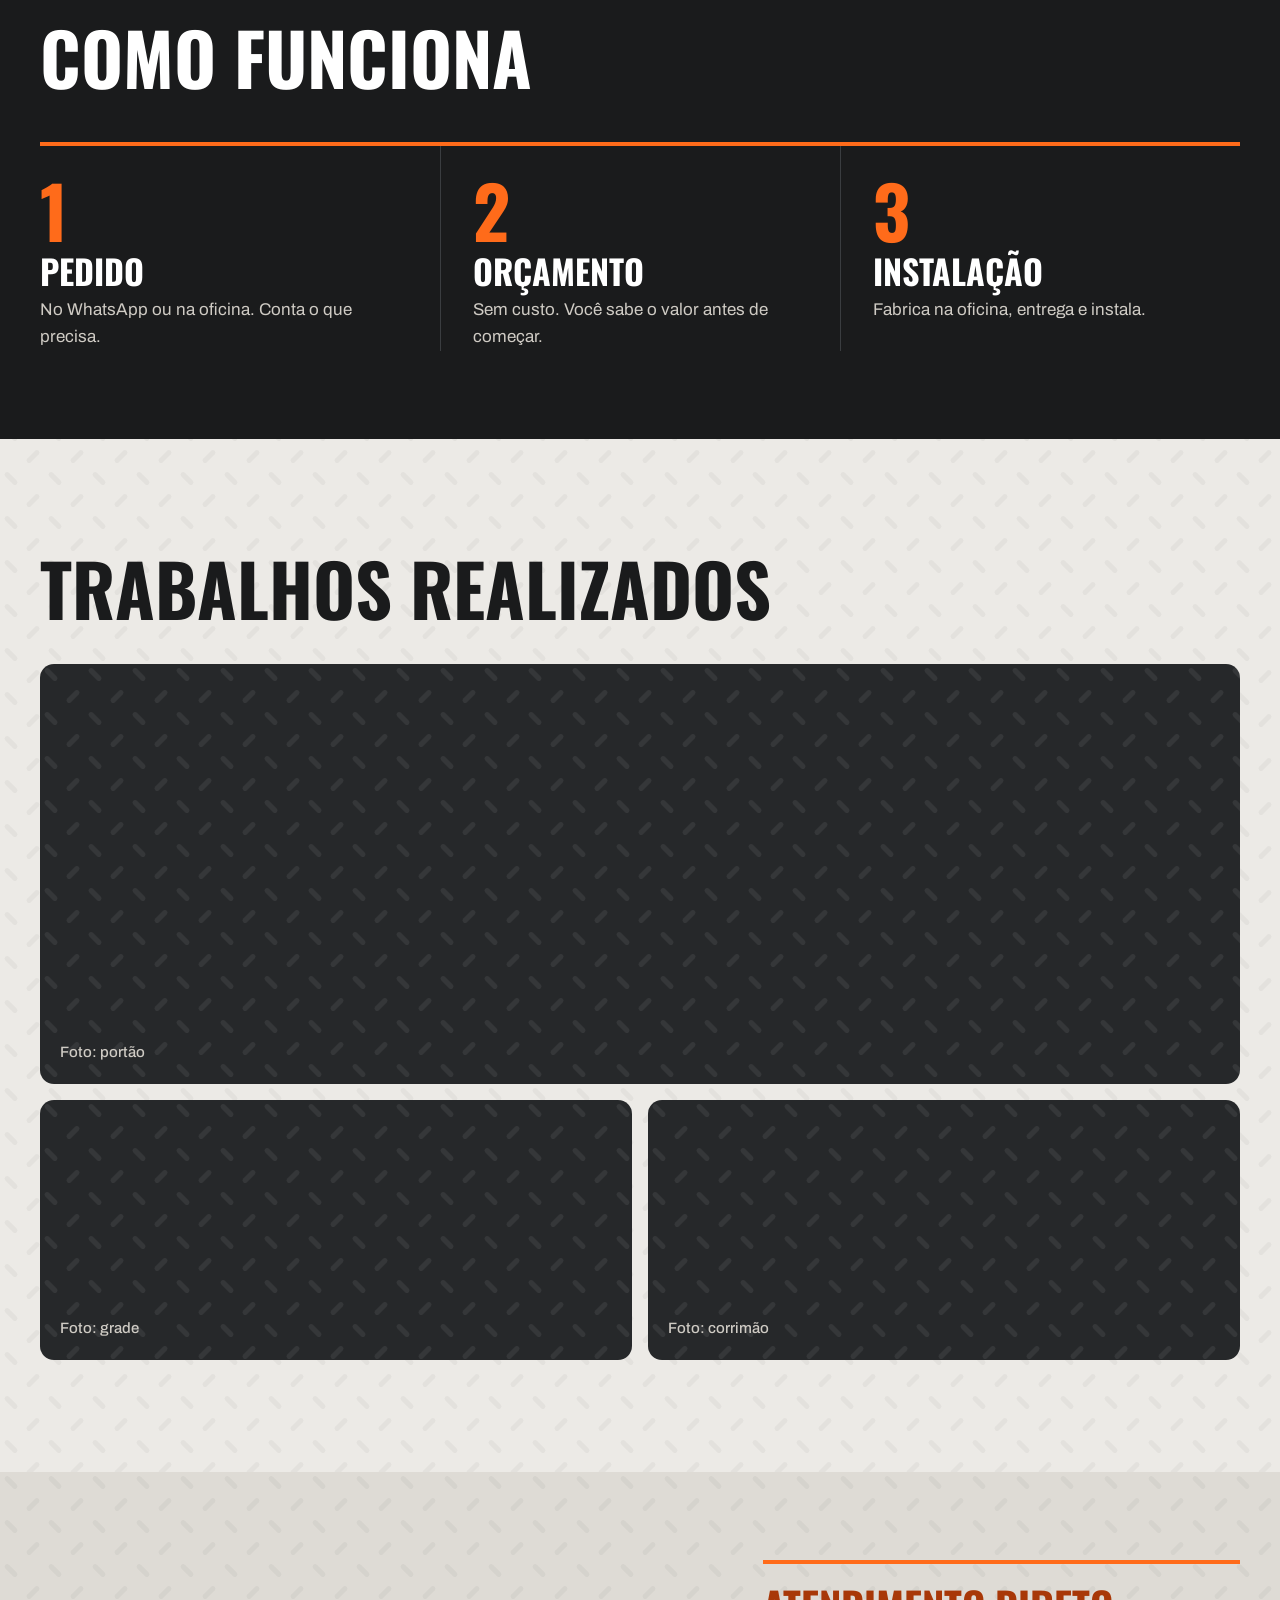
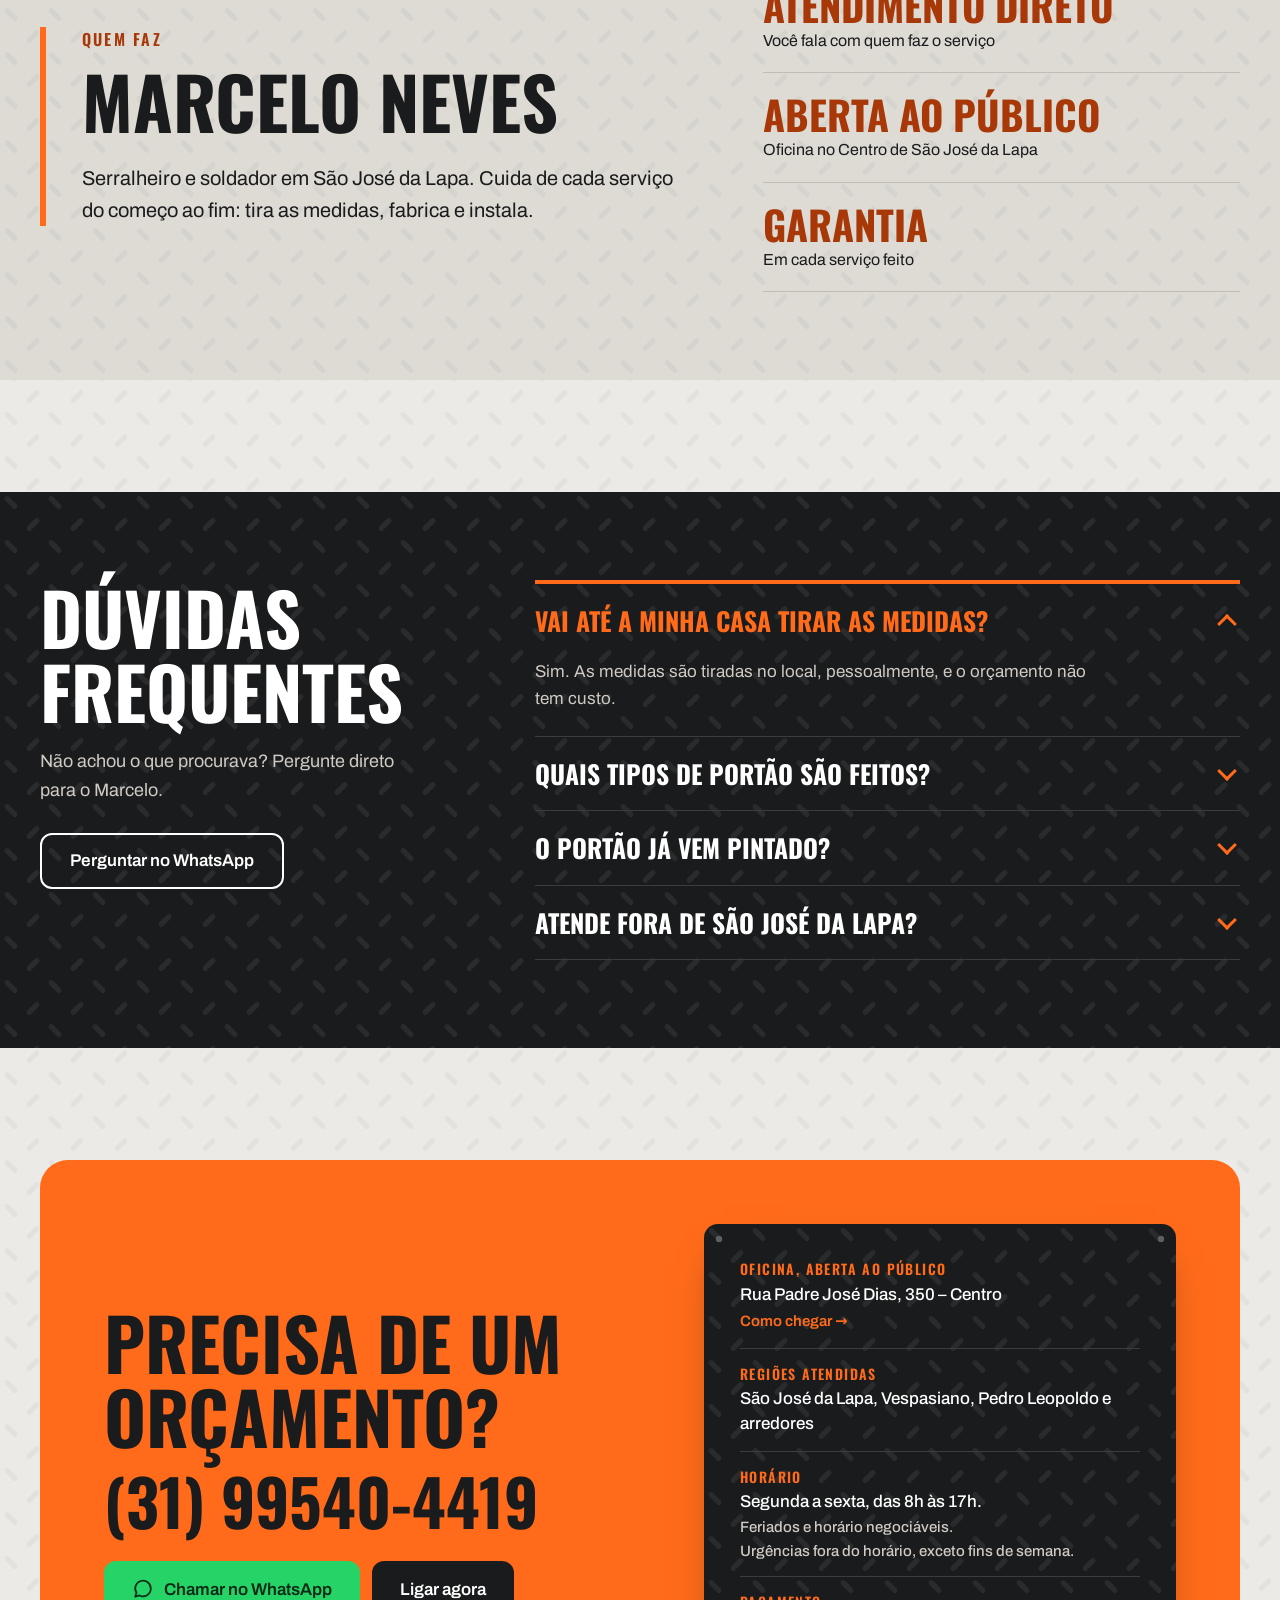
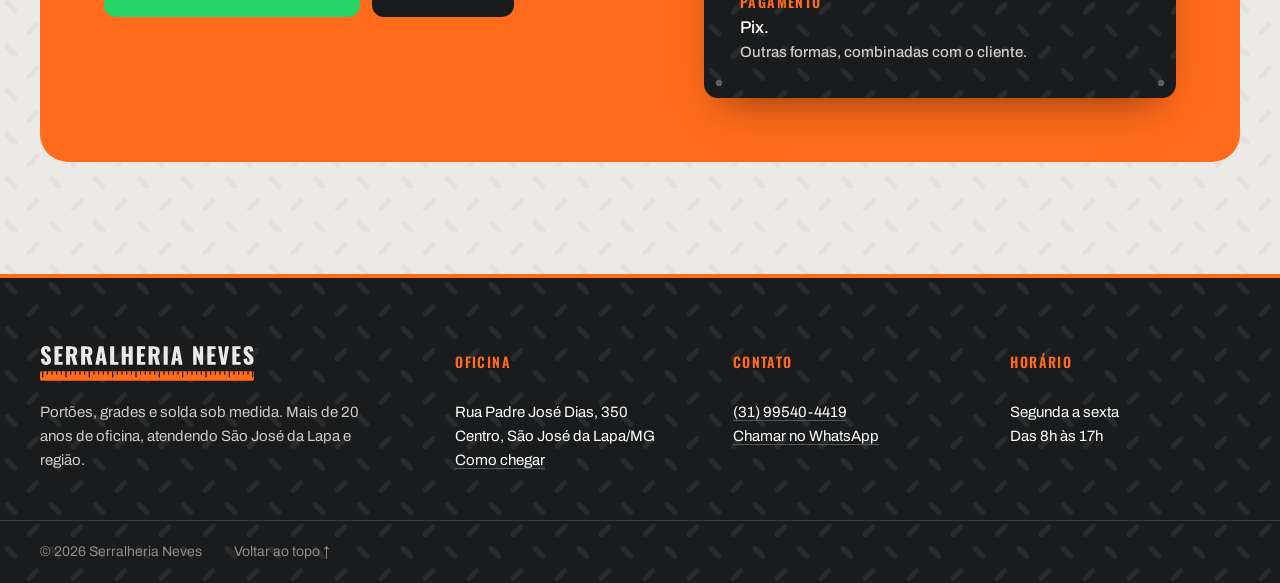
==== commit b9130dcf: "Topo fixo e mais fino, botão flutuante discreto, cidade no topo, animações de entrada leves e revisã" ====
--- a/index.html
+++ b/index.html
@@ -20,7 +20,7 @@
   <meta property="og:title" content="Serralheria Neves | Portões, grades e solda sob medida">
   <meta property="og:description" content="Mais de 20 anos de oficina em São José da Lapa e região. Orçamento sem custo pelo WhatsApp.">
   <meta property="og:url" content="https://serralheria-neves.xandemartinsc.workers.dev/">
-  <meta property="og:image" content="https://serralheria-neves.xandemartinsc.workers.dev/img/compartilhar.png?v=2">
+  <meta property="og:image" content="https://serralheria-neves.xandemartinsc.workers.dev/img/compartilhar.png?v=3">
   <meta property="og:image:width" content="1200">
   <meta property="og:image:height" content="630">
   <meta property="og:image:alt" content="Serralheria Neves — portões, grades e solda sob medida">
@@ -37,7 +37,7 @@
     "name": "Serralheria Neves",
     "description": "Portões, grades, corrimãos, coberturas e solda sob medida.",
     "url": "https://serralheria-neves.xandemartinsc.workers.dev/",
-    "image": "https://serralheria-neves.xandemartinsc.workers.dev/img/compartilhar.png?v=2",
+    "image": "https://serralheria-neves.xandemartinsc.workers.dev/img/compartilhar.png?v=3",
     "telephone": "+55 31 99540-4419",
     "address": {
       "@type": "PostalAddress",
@@ -71,7 +71,7 @@
   <a class="pular" href="#conteudo">Pular para o conteúdo</a>
 
   <header class="topo">
-    <a class="marca" href="#" aria-label="Serralheria Neves, voltar ao topo"><img src="img/logo-fundo-escuro.svg" alt="Serralheria Neves" width="214" height="40"></a>
+    <a class="marca" href="#" aria-label="Serralheria Neves, voltar ao topo"><img src="img/logo-fundo-escuro.svg" alt="Serralheria Neves" width="229" height="40"></a>
     <nav class="menu" aria-label="Seções da página">
       <a href="#servicos">Serviços</a>
       <a href="#como">Como funciona</a>
@@ -92,6 +92,7 @@
     <section class="hero">
       <div class="hero-miolo">
         <div class="hero-texto">
+          <p class="rotulo">Serralheria em São José da Lapa/MG</p>
           <h1>Portões, grades e solda sob medida.</h1>
           <p>Orçamento sem custo, pelo WhatsApp ou na oficina.</p>
           <div class="botoes">
@@ -112,7 +113,7 @@
         <li><strong>Mais de 20 anos de mercado</strong><span>Serralheiro e soldador, com oficina própria.</span></li>
         <li><strong>Orçamento sem custo</strong><span>O valor já inclui o material.</span></li>
         <li><strong>Atende urgências</strong><span>Fora do horário, exceto fins de semana.</span></li>
-        <li><strong>Casas, condomínios e comércios</strong><span>Em São José da Lapa e região.</span></li>
+        <li><strong>Casas, condomínios e comércios</strong><span>Serviço residencial e comercial.</span></li>
       </ul>
     </section>
 
@@ -190,10 +191,6 @@
             <div class="faq-resposta"><p>De correr, basculante, pivotante e de abrir. Todos sob medida, feitos na oficina.</p></div>
           </details>
           <details>
-            <summary>Instala motor no portão?</summary>
-            <div class="faq-resposta"><p>Sim, faz a instalação do motor de automação.</p></div>
-          </details>
-          <details>
             <summary>O portão já vem pintado?</summary>
             <div class="faq-resposta"><p>Sim. O portão é entregue pintado e instalado.</p></div>
           </details>
@@ -233,7 +230,7 @@
   <footer class="rodape">
     <div class="rodape-miolo">
       <div class="rodape-marca">
-        <img src="img/logo-fundo-escuro.svg" alt="Serralheria Neves" width="214" height="40">
+        <img src="img/logo-fundo-escuro.svg" alt="Serralheria Neves" width="229" height="40">
         <p>Portões, grades e solda sob medida. Mais de 20 anos de oficina, atendendo São José da Lapa e região.</p>
       </div>
       <div class="rodape-col">
--- a/style.css
+++ b/style.css
@@ -70,18 +70,18 @@
 /* ===== TOPO: logo, menu e telefone ===== */
 .topo {
   background: var(--ferro); color: #fff;
-  padding: 18px max(var(--lateral), calc((100% - var(--largura)) / 2 + var(--lateral)));
+  padding: 13px max(var(--lateral), calc((100% - var(--largura)) / 2 + var(--lateral)));
   display: flex; align-items: center; gap: 16px 32px;
   border-bottom: 1px solid var(--linha-escura);     /* separa o topo do hero, que tem a mesma cor */
 }
 .marca { display: block; flex-shrink: 0; }
-.marca img { display: block; height: 40px; width: auto; }
+.marca img { display: block; height: 36px; width: auto; }
 .menu { display: flex; gap: 28px; margin-left: auto; font-size: 15px; font-weight: 500; color: var(--texto-no-escuro); }
 .menu a { white-space: nowrap; padding: 6px 0; border-bottom: 2px solid transparent; transition: color .15s, border-color .15s; }
 .menu a:hover { color: #fff; border-bottom-color: var(--laranja); }
 .topo-telefone {
   display: inline-flex; align-items: center; gap: 8px; flex-shrink: 0;
-  padding: 9px 16px; border: 1.5px solid var(--laranja); border-radius: 10px;
+  padding: 7px 14px; border: 1.5px solid var(--laranja); border-radius: 10px;
   font-weight: 600; font-size: 16px; transition: background-color .15s, color .15s;
 }
 .topo-telefone svg { color: var(--laranja); transition: color .15s; }
@@ -282,6 +282,14 @@
 }
 .rodape-base a:hover { color: #fff; }
 
+/* Computador (a partir de 1101px, onde o menu aparece): o topo fica preso no alto da tela durante a rolagem,
+   com o menu sempre à mão. As faixas escuras começam sem espaço em cima, então ganham uma margem
+   para o título não ficar colado no topo depois de clicar no menu. */
+@media (min-width: 1101px) {
+  .topo { position: sticky; top: 0; z-index: 40; }
+  .faixa-escura[id] { scroll-margin-top: 24px; }
+}
+
 /* Notebook pequeno: com 5 itens, o menu só cabe numa linha a partir de 1100px. Abaixo disso ele some
    (o botão de telefone e o flutuante do WhatsApp continuam). */
 @media (max-width: 1100px) {
@@ -298,9 +306,9 @@
 
 /* ===== PÁGINA 404 (404.html): o bloco escuro ocupa a tela toda ===== */
 .pagina-erro { background: var(--ferro); }
-.pagina-erro .hero { min-height: calc(100vh - 77px); display: flex; align-items: center; }
+.pagina-erro .hero { min-height: calc(100vh - 63px); display: flex; align-items: center; }
 .pagina-erro .hero-miolo { width: 100%; }
-.pagina-erro .rotulo { color: var(--laranja); }
+.hero .rotulo { color: var(--laranja); }   /* rótulo em laranja vivo sobre o fundo escuro (topo da página e 404) */
 
 /* ===== BOTÃO QUE SEGUE NA ROLAGEM ===== */
 .zap-flutuante {
@@ -309,9 +317,12 @@
   min-height: 52px; padding: 0 20px; border-radius: 12px;
   background: var(--verde-zap); color: var(--verde-zap-texto);
   font-weight: 600; font-size: 16px; box-shadow: 0 8px 24px rgba(0,0,0,.3);
-  transition: background-color .15s;
+  transition: background-color .15s, opacity .25s, transform .25s, visibility .25s;
 }
 .zap-flutuante:hover { background: var(--verde-zap-hover); }
+/* O script.js esconde o botão enquanto os botões verdes do topo ou do Contato estão na tela (para não ficar duplicado).
+   Sem o script, o botão fica sempre visível. */
+.zap-flutuante.escondido { opacity: 0; transform: translateY(16px); visibility: hidden; }
 
 /* ===== CELULAR ===== */
 @media (max-width: 760px) {
@@ -322,8 +333,10 @@
   .topo { padding: 14px 16px; }
   .marca img { height: 36px; }
   .topo-telefone { display: none; }          /* o botão flutuante já resolve no celular */
+  .pagina-erro .hero { min-height: calc(100vh - 65px); }   /* no celular o topo tem 65px de altura */
 
   .hero-miolo { padding: 40px 16px 44px; gap: 28px; }
+  .hero .rotulo { font-size: 14px; letter-spacing: .08em; }   /* cabe numa linha só em celulares de 360px */
   .hero h1 { font-size: 52px; margin-bottom: 16px; }
   .hero-texto p { font-size: 17px; margin-bottom: 24px; }
   .hero .botoes { flex-wrap: nowrap; gap: 10px; }
@@ -341,7 +354,7 @@
   .quem { grid-template-columns: 1fr; padding: 48px 16px; gap: 28px; }
   .quem-texto { border-left-width: 4px; padding-left: 18px; }
   .quem h2 { margin-bottom: 16px; }
-  .quem-texto p:last-child { font-size: 16px; }
+  .quem-texto p:last-of-type { font-size: 16px; }
   .quem-fatos li { padding: 14px 0; }
   .quem-fatos strong { font-size: 30px; }
   .quem-fatos span { font-size: 15px; }
@@ -388,3 +401,13 @@
   html { scroll-behavior: auto; }
   *, *::before, *::after { transition: none !important; }
 }
+
+/* ===== ANIMAÇÕES DE ENTRADA (controladas pelo script.js) =====
+   Efeito leve de propósito: os blocos começam só 10px abaixo e transparentes, e assentam no lugar quando entram na tela.
+   Só vale quando o script colocou a classe "anima" na página: sem script, nada fica escondido.
+   --atraso faz os itens de uma mesma lista entrarem em cascata. */
+.anima .revela {
+  opacity: 0; transform: translateY(10px);
+  transition: opacity .5s ease-out, transform .7s cubic-bezier(.22, .61, .36, 1); transition-delay: var(--atraso, 0s);
+}
+.anima .revela.visivel { opacity: 1; transform: none; }
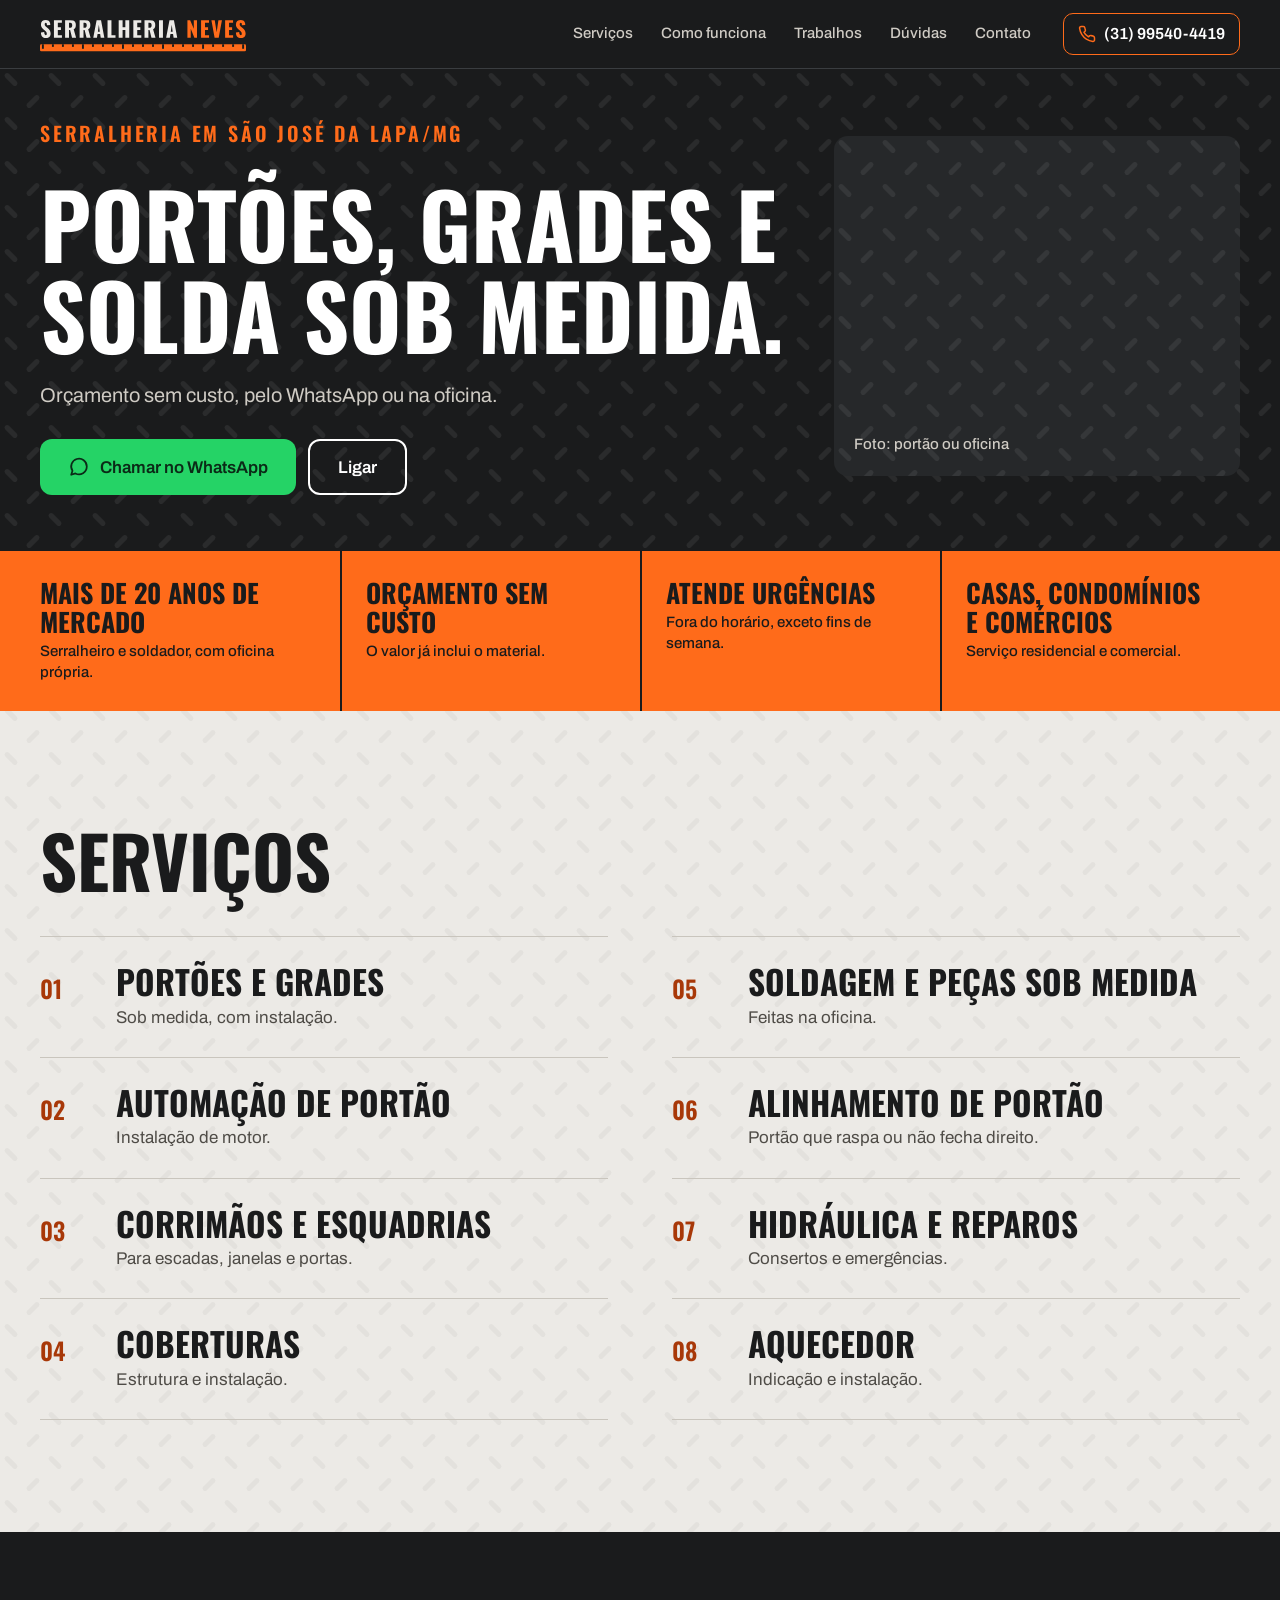
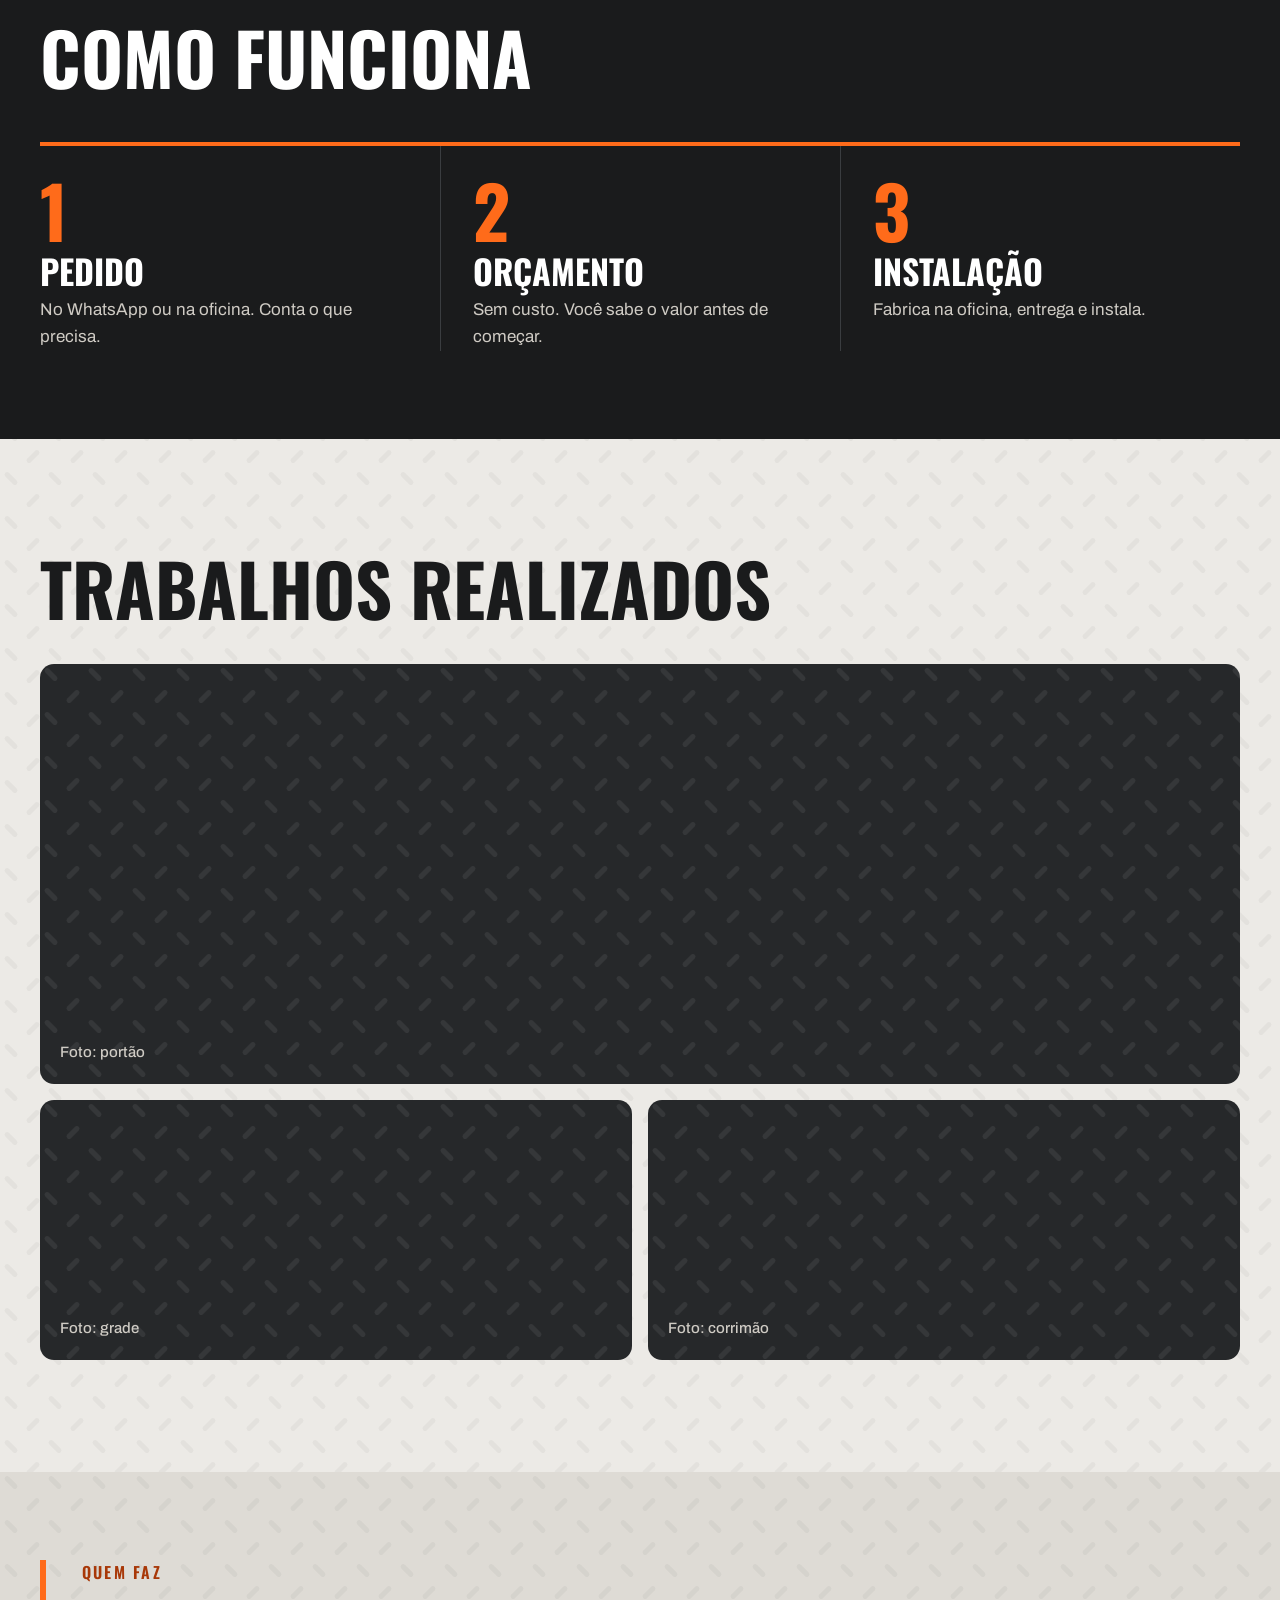
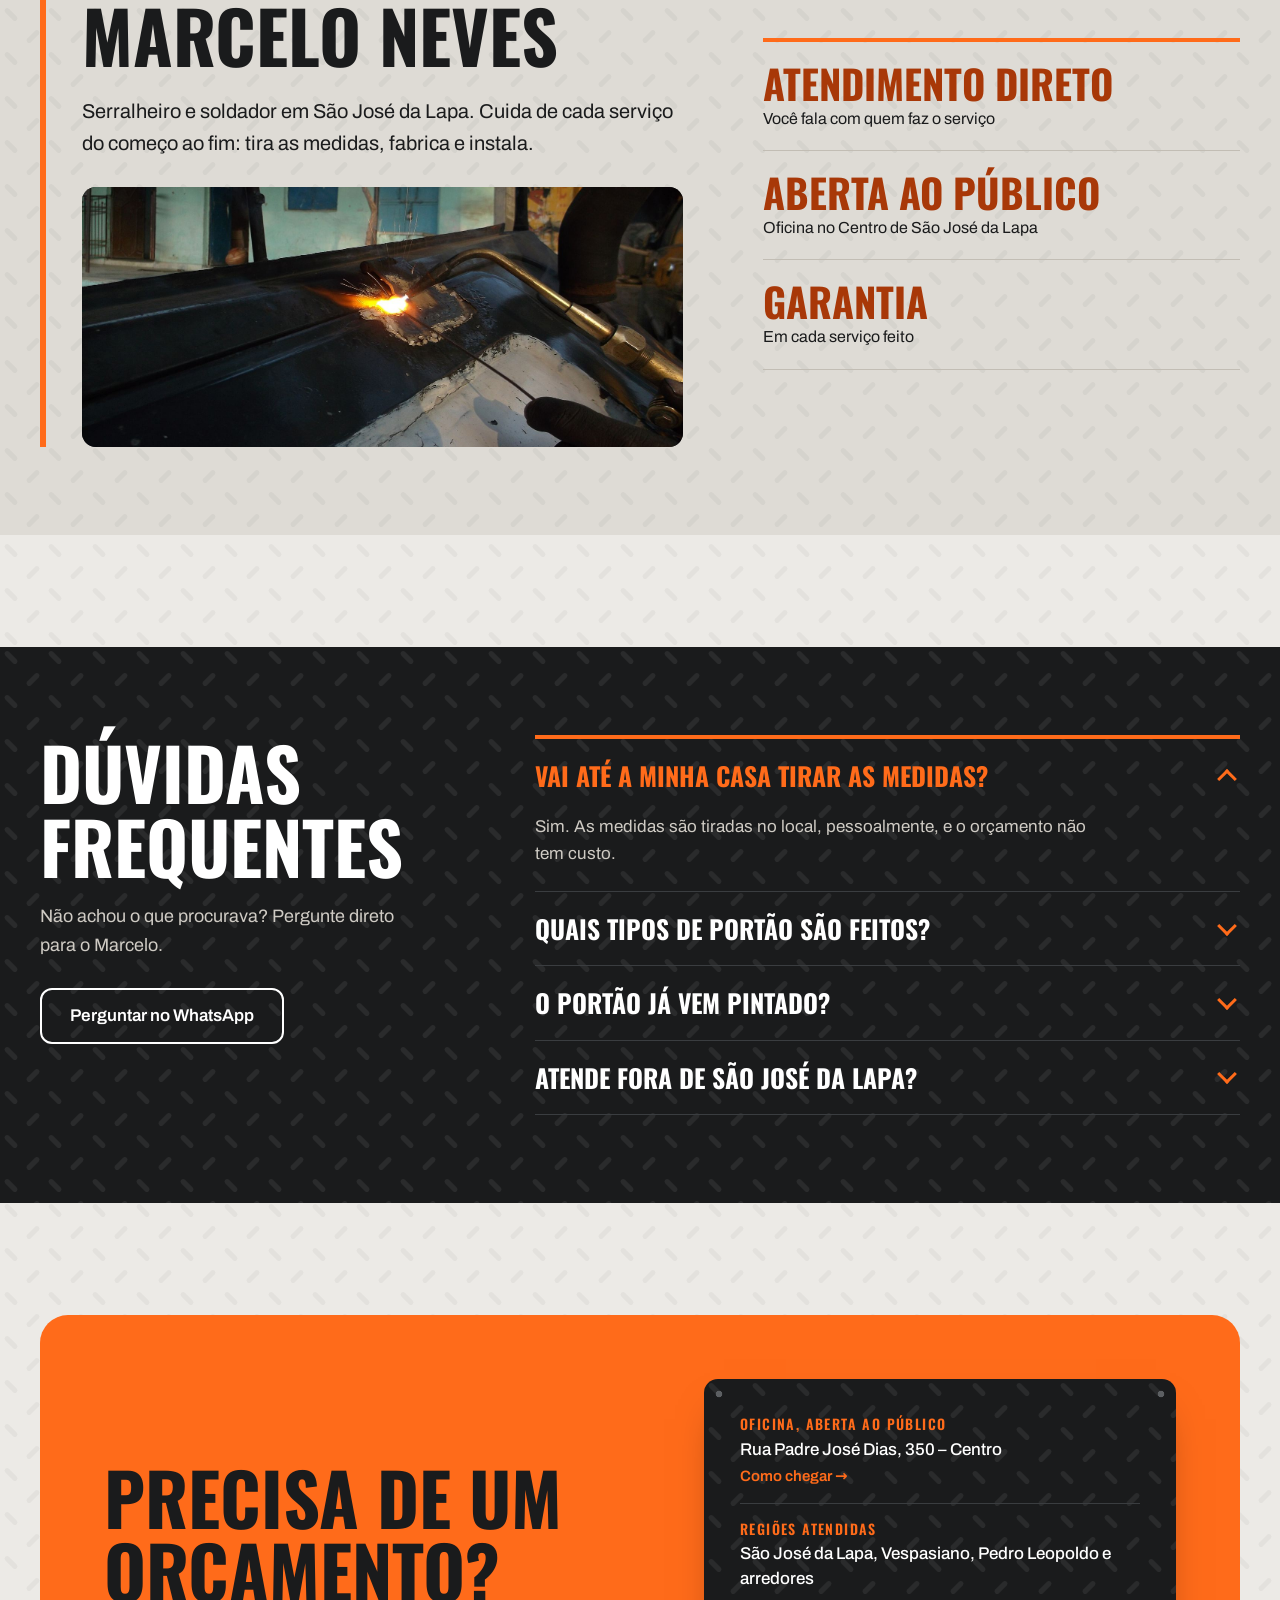
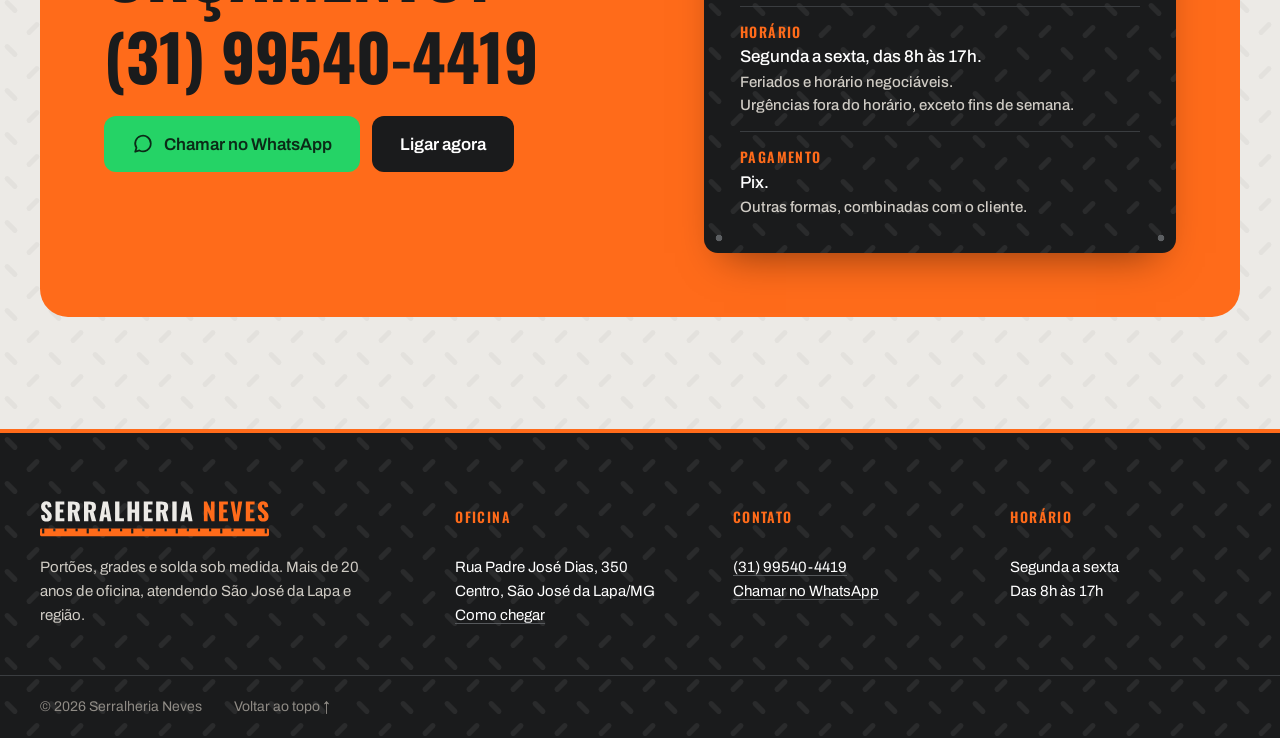
==== commit 41cb03bf: "Foto provisória (banco de imagem, CC0) na seção Quem faz" ====
--- a/index.html
+++ b/index.html
@@ -155,14 +155,16 @@
     </section>
 
     <!-- QUEM FAZ: faixa de fundo inteiro, texto à esquerda e "ficha" à direita.
-         Foto do Marcelo (se ele aceitar): colocar logo abaixo do parágrafo, dentro de .quem-texto:
-         <figure class="foto quem-foto"><img src="fotos/marcelo.jpg" alt="Marcelo Neves na oficina"></figure> -->
+         A foto abaixo do texto é PROVISÓRIA, de banco de imagem (Unsplash, por Chetan Menaria, licença CC0: uso livre, sem precisar dar crédito).
+         Quando o Marcelo mandar uma foto dele ou da oficina, troque o arquivo e o alt, por exemplo:
+         <img src="fotos/marcelo.jpg" alt="Marcelo Neves soldando um portão na oficina" width="..." height="..." loading="lazy"> -->
     <section class="quem-faixa">
       <div class="quem">
         <div class="quem-texto">
           <p class="rotulo">Quem faz</p>
           <h2>Marcelo Neves</h2>
           <p>Serralheiro e soldador em São José da Lapa. Cuida de cada serviço do começo ao fim: tira as medidas, fabrica e instala.</p>
+          <figure class="foto quem-foto"><img src="fotos/solda-oficina.jpg" alt="Solda com maçarico numa chapa de metal, com faíscas" width="1600" height="1194" loading="lazy"></figure>
         </div>
         <ul class="quem-fatos">
           <li><strong>Atendimento direto</strong><span>Você fala com quem faz o serviço</span></li>
